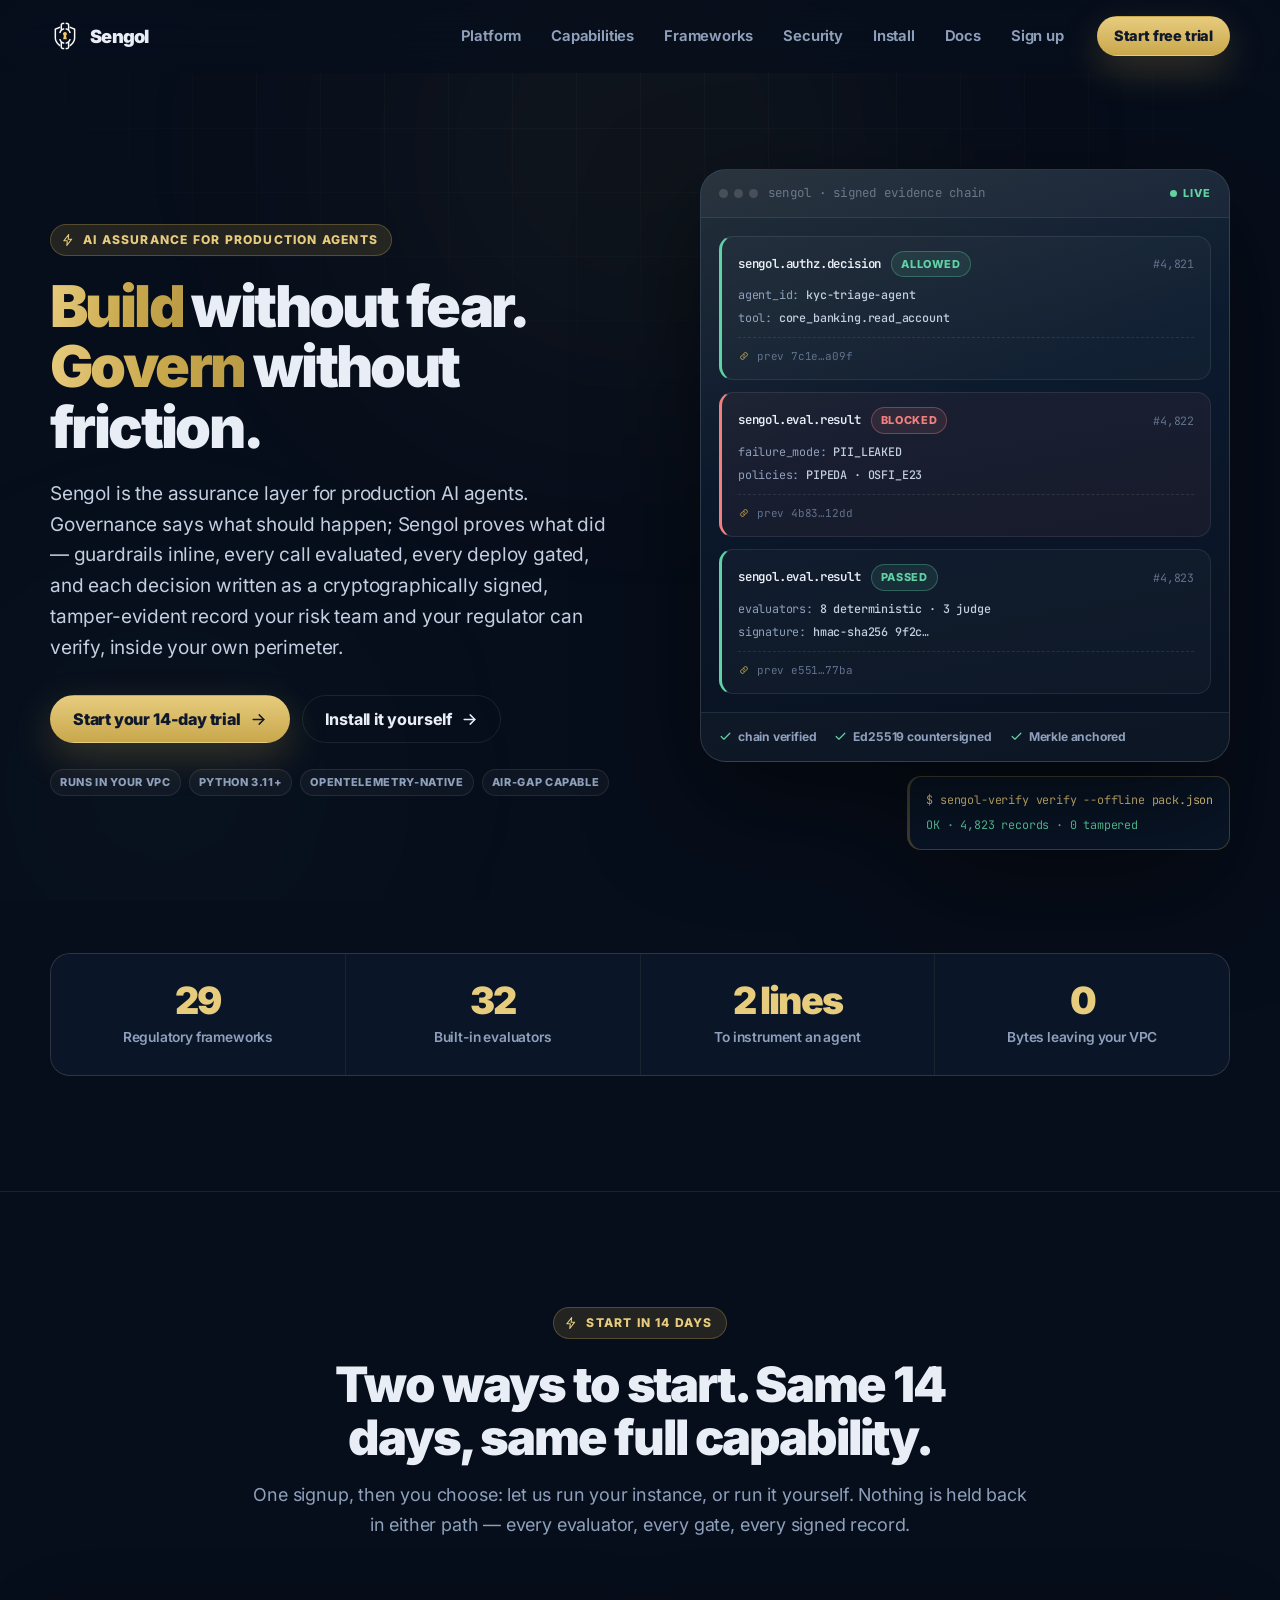
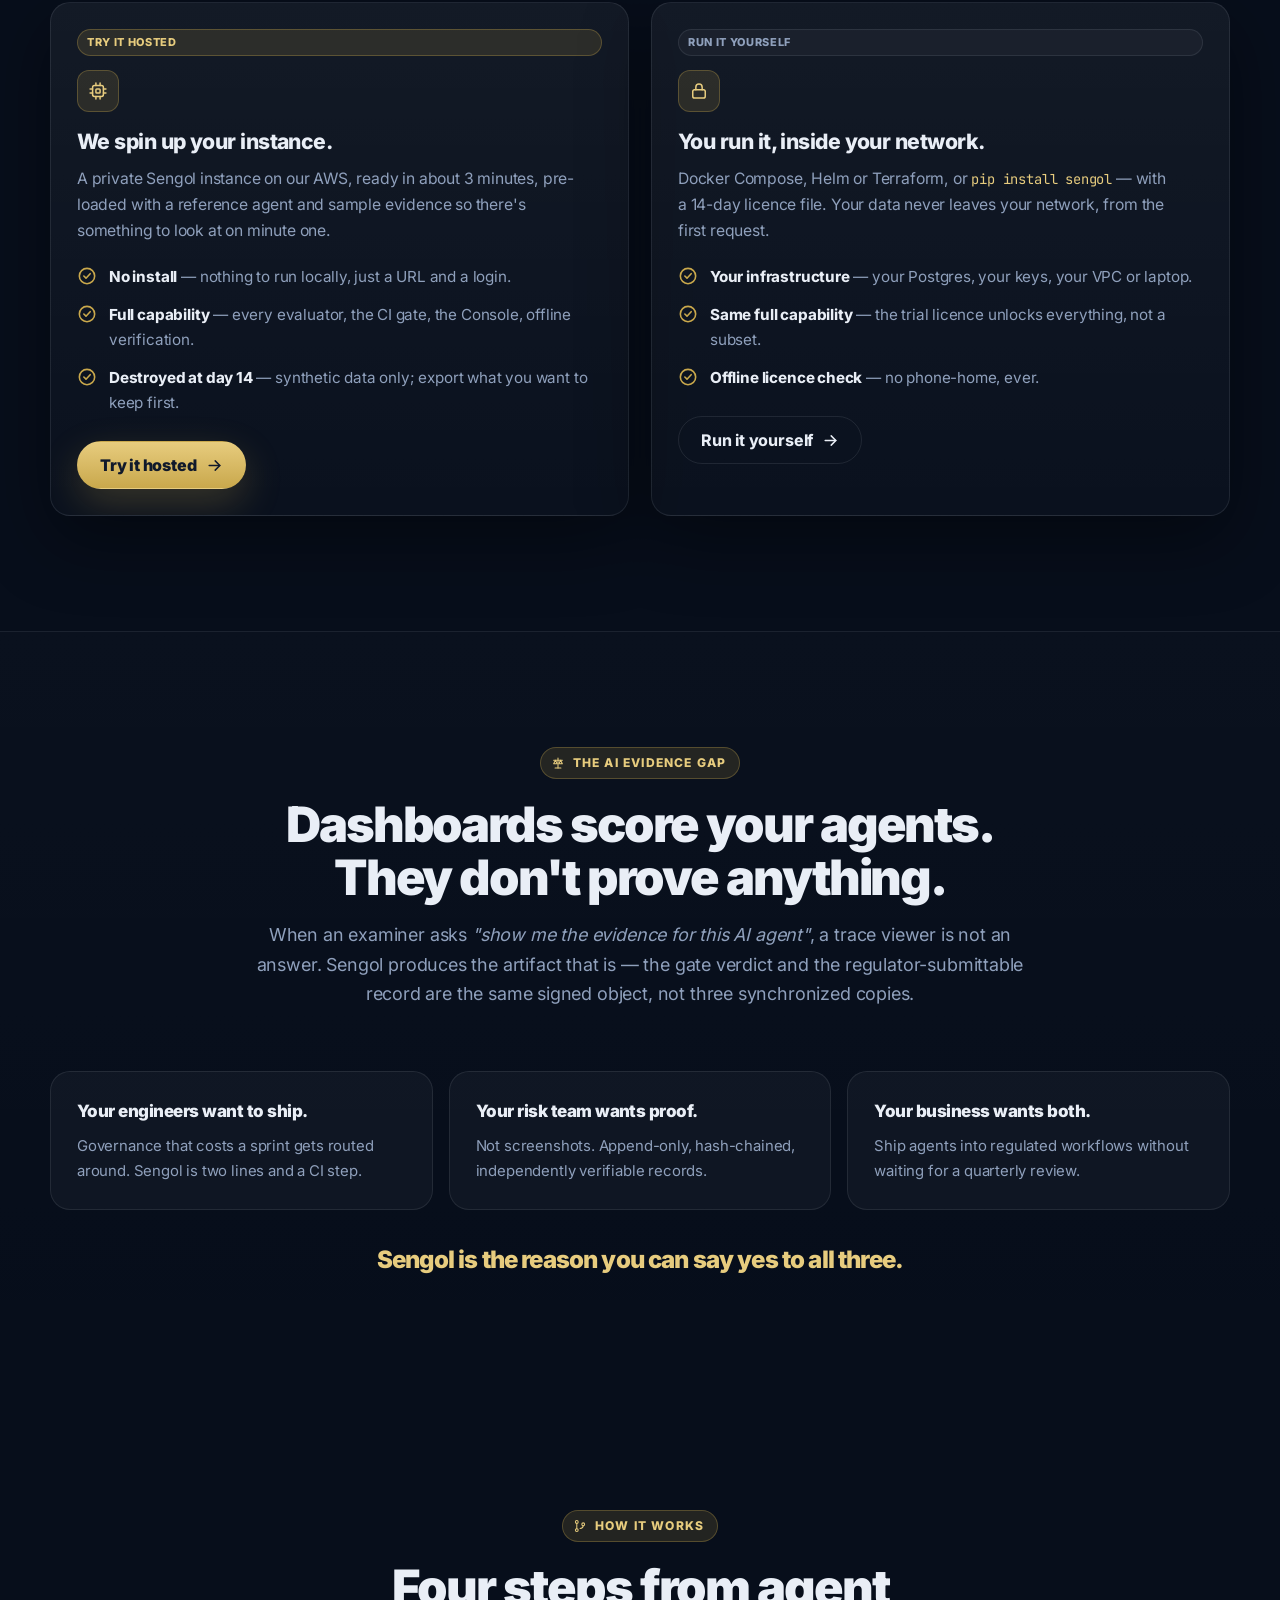
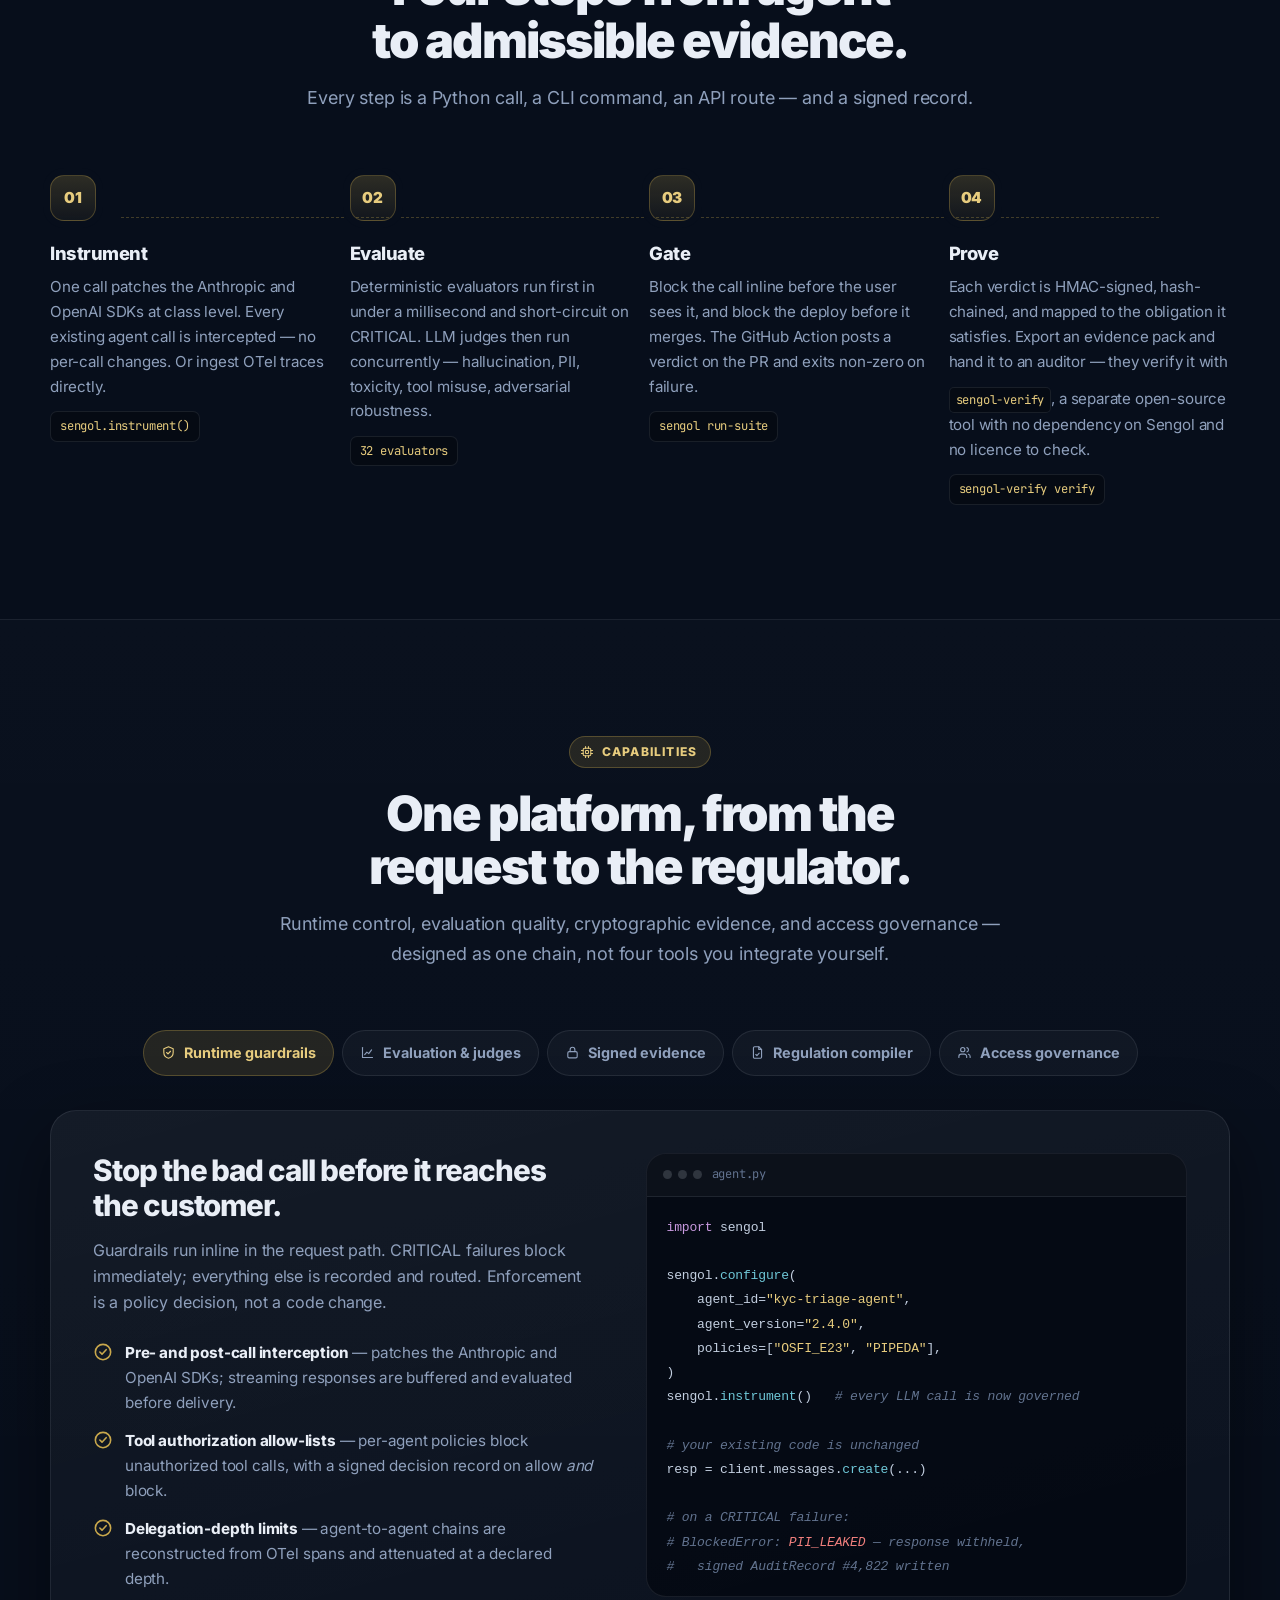
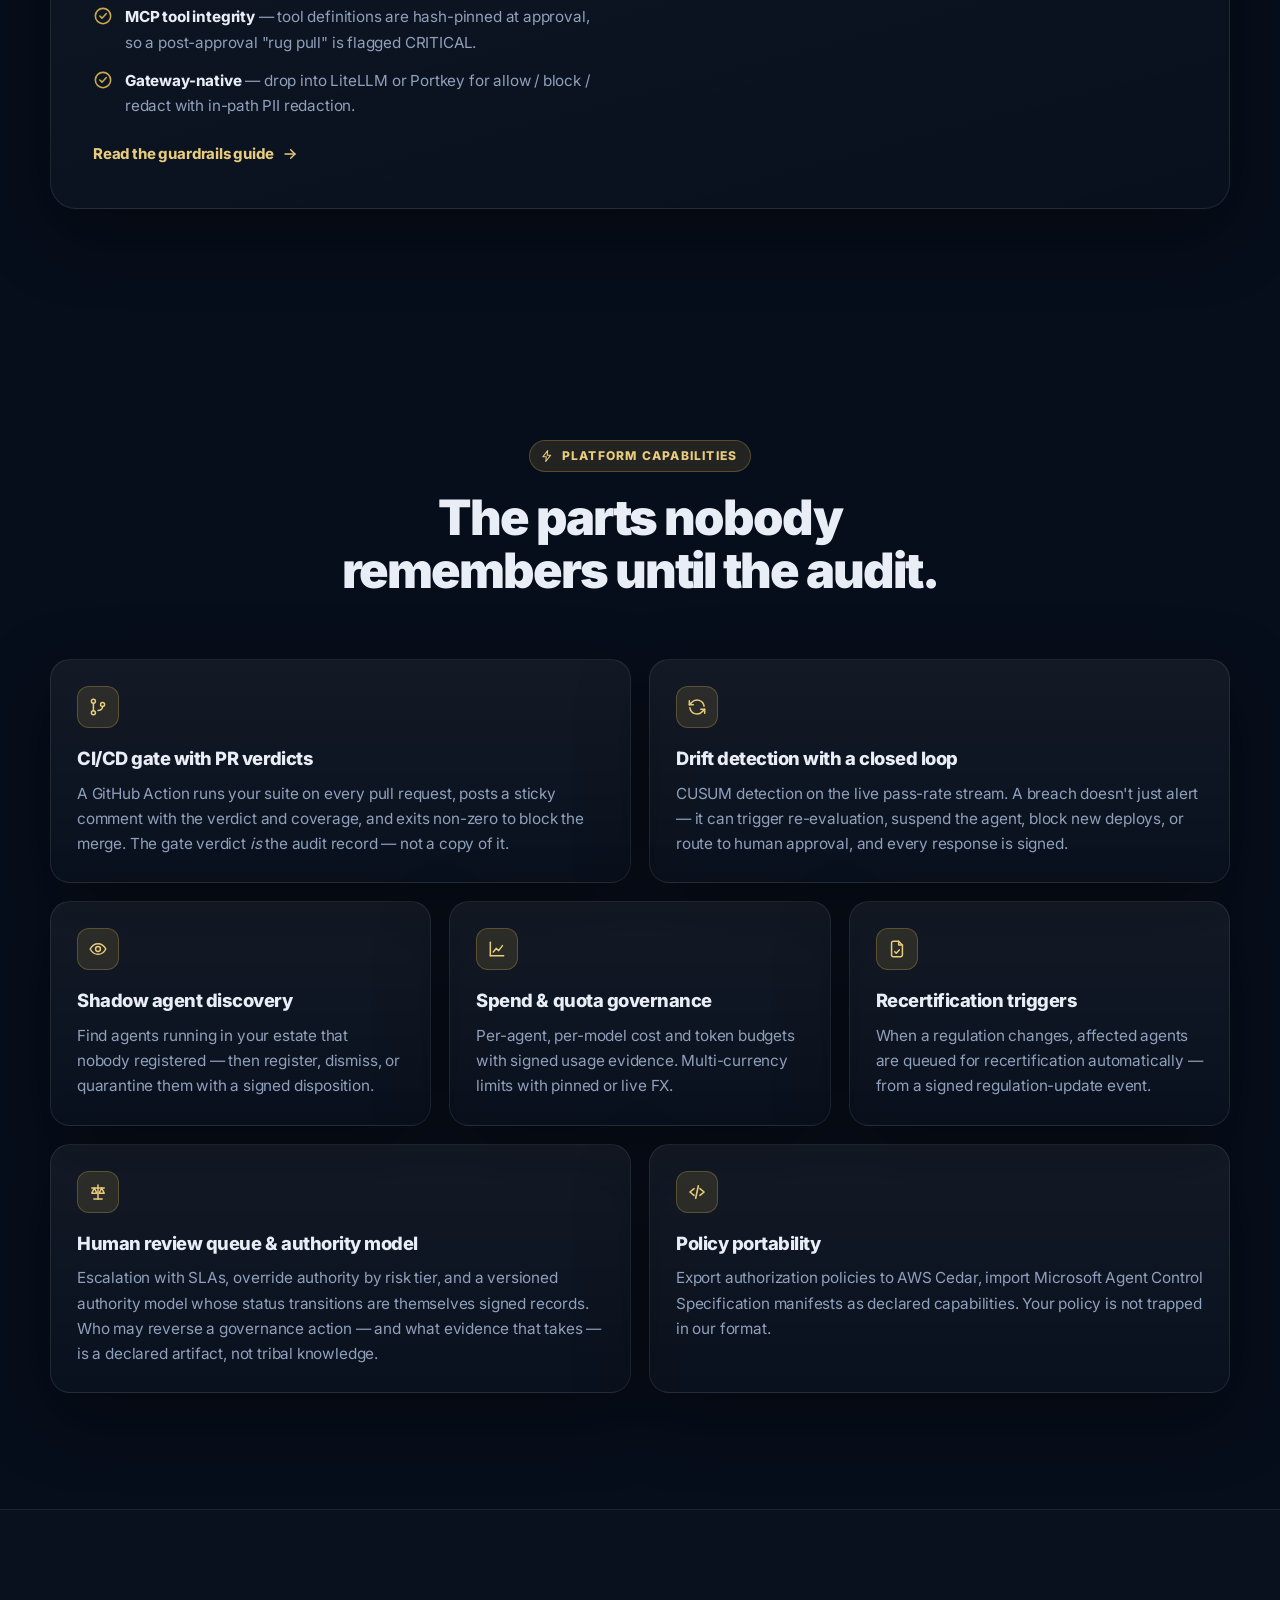
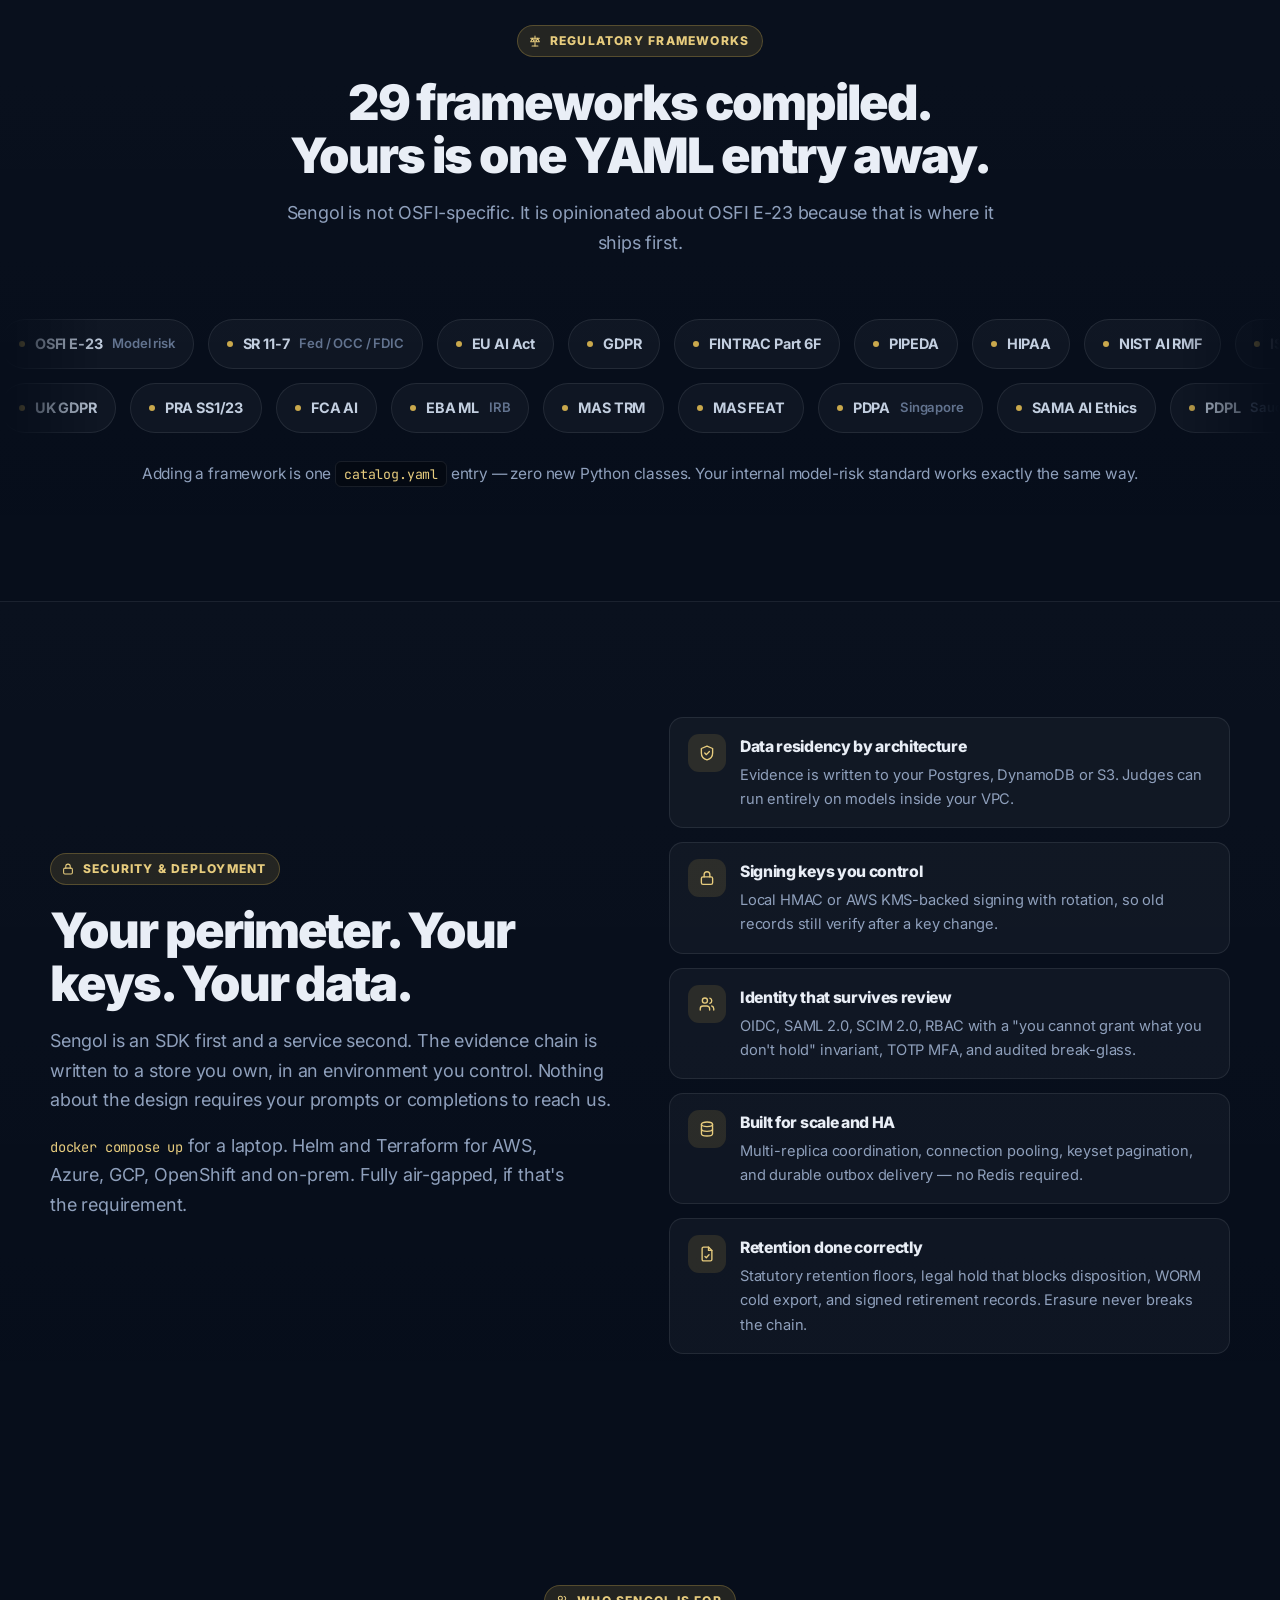
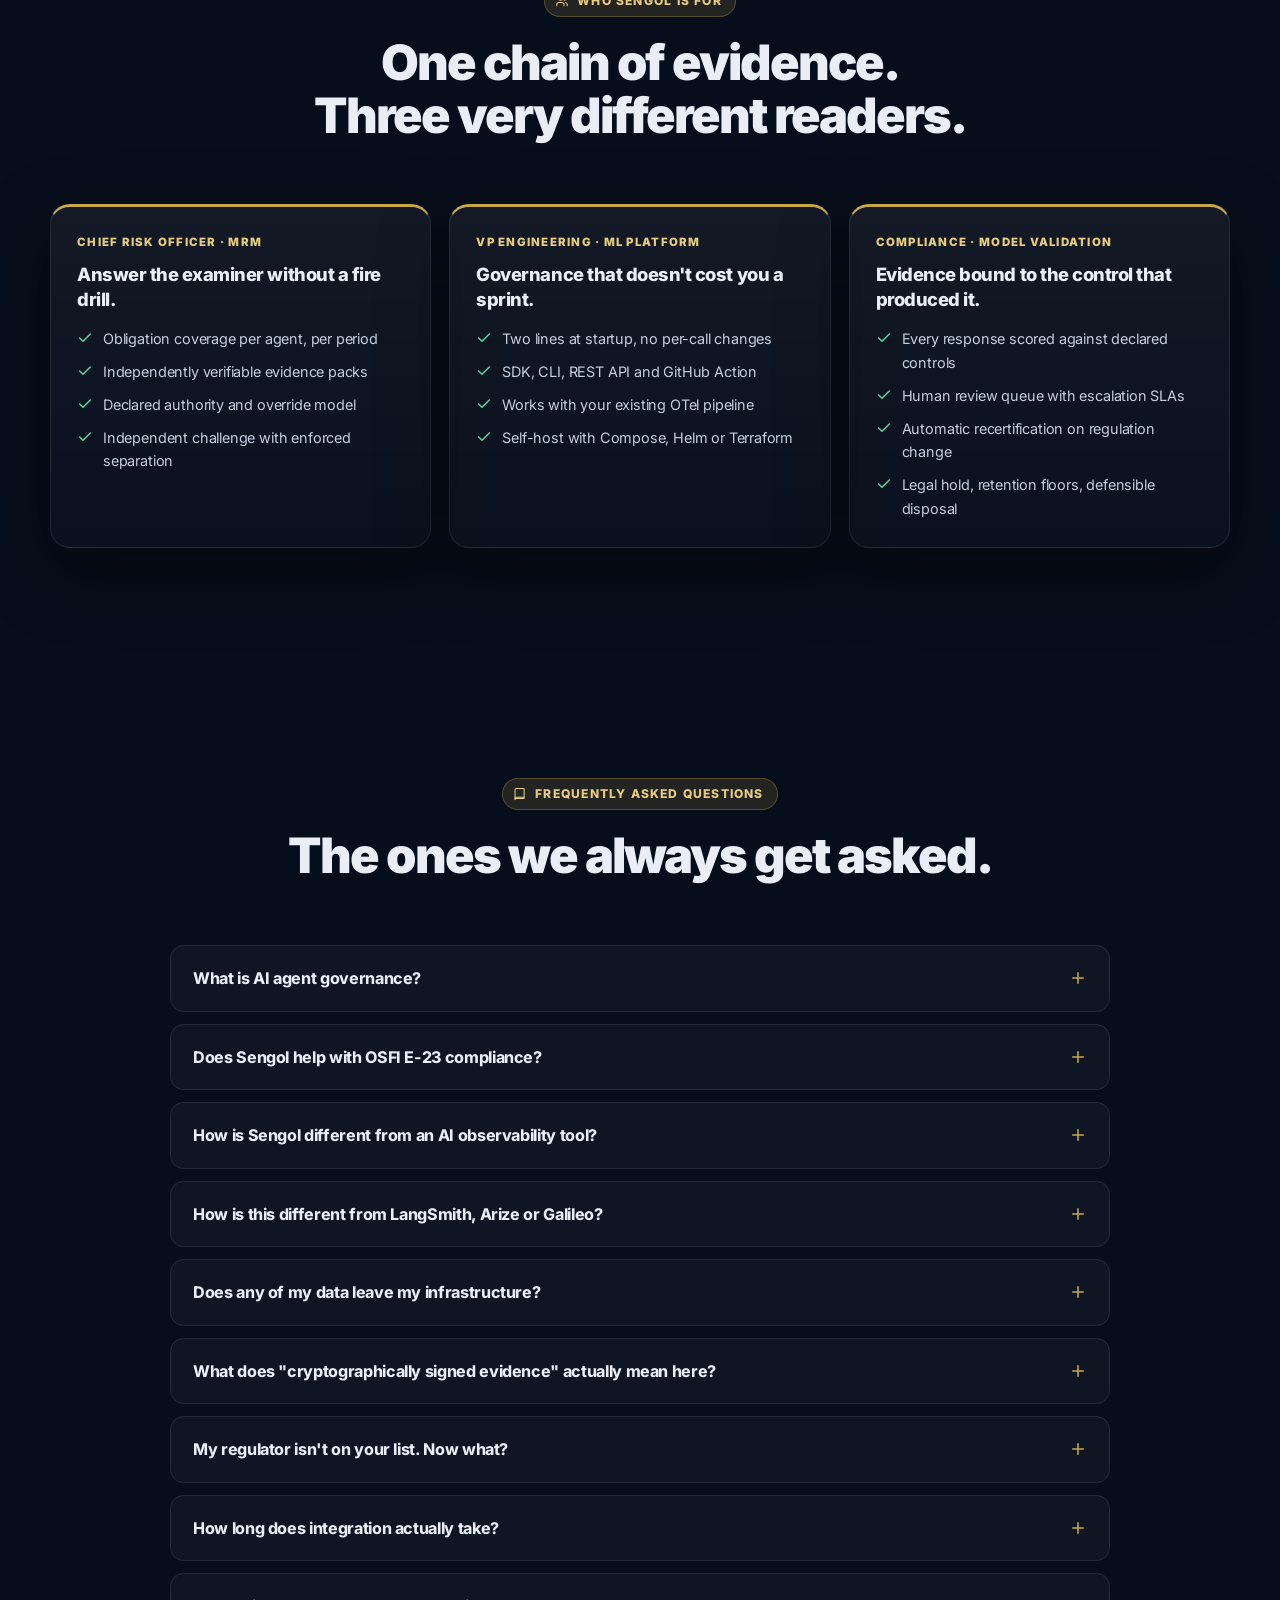
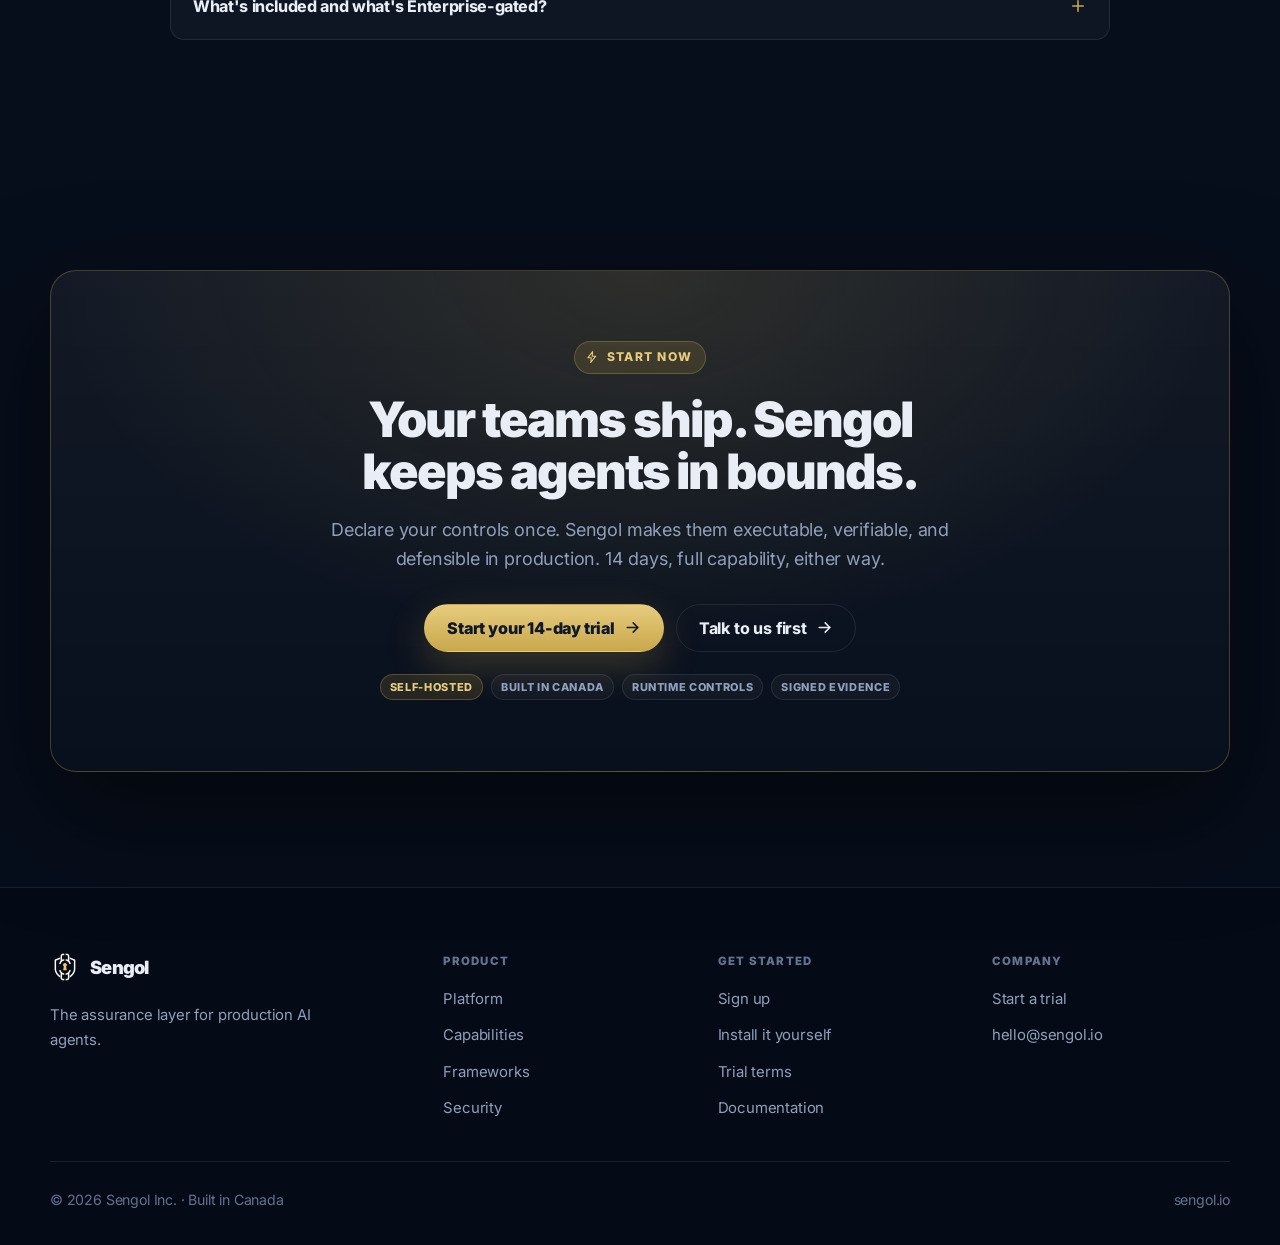
==== index.html @ d08694c9 "Public website: landing, two-door signup, install, trial terms, security" ====
<!DOCTYPE html>
<html lang="en">
<head>
  <meta charset="UTF-8" />
  <meta name="viewport" content="width=device-width, initial-scale=1.0" />
  <meta name="description" content="AI assurance for production agents. Runtime guardrails, 32 evaluators and signed evidence an examiner can verify offline — OSFI E-23, EU AI Act and 27 more." />
  <meta name="theme-color" content="#070E1B" />
  <title>AI Agent Assurance &amp; Governance Platform | Sengol</title>
  <link rel="canonical" href="https://sengol.io/" />
  <meta name="robots" content="index, follow, max-snippet:-1, max-image-preview:large, max-video-preview:-1" />

  <meta property="og:type" content="website" />
  <meta property="og:site_name" content="Sengol" />
  <meta property="og:locale" content="en_US" />
  <meta property="og:url" content="https://sengol.io/" />
  <meta property="og:title" content="AI Agent Assurance & Governance Platform | Sengol" />
  <meta property="og:description" content="The assurance layer for production AI agents. Governance says what should happen; Sengol proves what did — every decision a cryptographically signed record your regulator can verify offline, inside your own perimeter." />
  <meta property="og:image" content="https://sengol.io/og-image.png" />
  <meta property="og:image:width" content="1200" />
  <meta property="og:image:height" content="630" />
  <meta property="og:image:alt" content="Sengol — AI agent assurance with a cryptographically signed evidence chain" />

  <meta name="twitter:card" content="summary_large_image" />
  <meta name="twitter:title" content="AI Agent Assurance & Governance Platform | Sengol" />
  <meta name="twitter:description" content="The assurance layer for production AI agents. Governance says what should happen; Sengol proves what did — every decision a cryptographically signed record your regulator can verify offline, inside your own perimeter." />
  <meta name="twitter:image" content="https://sengol.io/og-image.png" />

  <link rel="icon" href="/favicon.ico" sizes="16x16 32x32 48x48" />
  <link rel="icon" href="/favicon-32.png" type="image/png" sizes="32x32" />
  <link rel="icon" href="/favicon-16.png" type="image/png" sizes="16x16" />
  <link rel="apple-touch-icon" href="/apple-touch-icon.png" />
  <link rel="manifest" href="/site.webmanifest" />

  <link rel="preload" href="/fonts/inter-latin.3100e775.woff2" as="font" type="font/woff2" crossorigin />
  <link rel="preload" href="/fonts/jetbrains-mono-latin.83c005d4.woff2" as="font" type="font/woff2" crossorigin />

  <script type="application/ld+json">
{
  "@context": "https://schema.org",
  "@graph": [
    {
      "@type": "Organization",
      "@id": "https://sengol.io/#organization",
      "name": "Sengol",
      "url": "https://sengol.io/",
      "logo": {
        "@type": "ImageObject",
        "url": "https://sengol.io/apple-touch-icon.png",
        "width": 180,
        "height": 180
      },
      "description": "Sengol builds the AI agent governance and signed-evidence platform for regulated industries.",
      "email": "hello@sengol.io",
      "foundingLocation": {
        "@type": "Place",
        "name": "Canada"
      },
      "areaServed": "Worldwide"
    },
    {
      "@type": "WebSite",
      "@id": "https://sengol.io/#website",
      "url": "https://sengol.io/",
      "name": "Sengol",
      "publisher": {
        "@id": "https://sengol.io/#organization"
      },
      "inLanguage": "en"
    },
    {
      "@type": "SoftwareApplication",
      "@id": "https://sengol.io/#software",
      "name": "Sengol",
      "applicationCategory": "BusinessApplication",
      "applicationSubCategory": "AI Assurance and Governance",
      "operatingSystem": "Linux, macOS, Windows",
      "url": "https://sengol.io/",
      "publisher": {
        "@id": "https://sengol.io/#organization"
      },
      "softwareRequirements": "Python 3.11 or later",
      "description": "Sengol is the assurance layer for production AI agents. It runs runtime guardrails inline, evaluates every model call with 32 deterministic and LLM-judge evaluators, gates deployments in CI/CD, and records every decision as a cryptographically signed, hash-chained audit record that a third party can verify offline.",
      "featureList": [
        "Runtime guardrails and tool authorization for AI agents",
        "32 built-in evaluators including PII, hallucination, toxicity and adversarial robustness",
        "HMAC-SHA256 hash-chained, tamper-evident audit records",
        "Ed25519 countersignatures and RFC 3161 / Rekor Merkle anchoring",
        "Offline evidence verification with no vendor server",
        "CI/CD deployment gate with pull request verdicts",
        "29 regulatory frameworks including OSFI E-23, EU AI Act, NIST AI RMF and ISO/IEC 42001",
        "Model drift detection with automated response policies",
        "Segregation of duties, SSO, SCIM and resource-scoped access",
        "Retention, legal hold and right-to-erasure"
      ],
      "isAccessibleForFree": false
    },
    {
      "@type": "FAQPage",
      "@id": "https://sengol.io/#faq",
      "mainEntity": [
        {
          "@type": "Question",
          "name": "What is AI agent governance?",
          "acceptedAnswer": {
            "@type": "Answer",
            "text": "AI agent governance is the practice of controlling what an AI agent is allowed to do at runtime, evaluating what it actually did, and producing a record that proves both. In practice that means four things working together: policies declaring which tools and actions an agent may use, guardrails enforcing them inline before a response reaches a user, evaluators scoring each interaction for failures like PII leakage or hallucination, and an audit trail an independent party can verify. Observability tools cover the third; governance requires all four. Governance and assurance are not the same thing. Governance is the regime — the policies, the committees, who decides what an agent may do. Assurance is the evidence that the regime actually held: the testing, the verification and the record an independent party can check. In the three-lines model, governance is written in the first line and assurance is what the second and third lines — model validation and internal audit — are accountable for. Sengol is built for the assurance side: governance says what should happen, assurance proves what did."
          }
        },
        {
          "@type": "Question",
          "name": "Does Sengol help with OSFI E-23 compliance?",
          "acceptedAnswer": {
            "@type": "Answer",
            "text": "Yes. OSFI Guideline E-23 on model risk management takes effect 1 May 2027 for federally regulated financial institutions in Canada, and extends to AI and machine-learning models. Sengol compiles E-23 into obligations, routes each one to the evaluators that satisfy it, and binds every signed record to the specific control that produced it — so coverage per agent and per period is a query, not a spreadsheet exercise. The same mechanism covers SR 11-7, the EU AI Act, FINTRAC, HIPAA and 24 other frameworks, and your own internal model-risk standard is one YAML entry."
          }
        },
        {
          "@type": "Question",
          "name": "How is Sengol different from an AI observability tool?",
          "acceptedAnswer": {
            "@type": "Answer",
            "text": "An observability tool tells you what happened. Sengol decides what is allowed to happen, and produces evidence of the decision. It blocks a CRITICAL failure inline before the user sees it, blocks a failing deploy before it merges, and writes each verdict as a hash-chained, cryptographically signed record that a third party can verify offline without access to your systems. The gate verdict and the record you hand an examiner are the same object, not two systems you reconcile."
          }
        },
        {
          "@type": "Question",
          "name": "How is this different from LangSmith, Arize or Galileo?",
          "acceptedAnswer": {
            "@type": "Answer",
            "text": "Those are developer observability tools — they help engineers debug agents faster, and they do it well. They produce dashboards and scores. Sengol produces evidence: a signed, hash-chained, offline-verifiable record bound to the specific obligation it satisfies, plus the runtime controls that decide what happens next. The gate verdict and the record you hand an examiner are the same object."
          }
        },
        {
          "@type": "Question",
          "name": "Does any of my data leave my infrastructure?",
          "acceptedAnswer": {
            "@type": "Answer",
            "text": "Not by design. The SDK writes to an audit store you own — your Postgres, DynamoDB or S3 — in your own environment. Deploy with Docker Compose, Helm or Terraform inside your VPC, or fully air-gapped. If you use a hosted LLM judge, that provider sees the judge prompt; run a local model instead and nothing leaves at all."
          }
        },
        {
          "@type": "Question",
          "name": "What does \"cryptographically signed evidence\" actually mean here?",
          "acceptedAnswer": {
            "@type": "Answer",
            "text": "Each record has a canonical payload signed with HMAC-SHA256 and linked to the previous record in a per-agent hash chain, so the store is append-only and tamper-evident. Records are additionally countersigned with Ed25519 and periodically Merkle-anchored to an RFC 3161 timestamp authority and Rekor. A third party can verify an exported bundle offline, with the public key alone — no access to your systems or your secret."
          }
        },
        {
          "@type": "Question",
          "name": "My regulator isn't on your list. Now what?",
          "acceptedAnswer": {
            "@type": "Answer",
            "text": "Add it. A framework in Sengol is a catalog entry with obligations and evaluator routing — no new Python classes. That is exactly how internal bank policies and regional regimes are supported, and they get the same compiled obligations, the same signed evidence and the same reports as the 29 that ship in the box."
          }
        },
        {
          "@type": "Question",
          "name": "How long does integration actually take?",
          "acceptedAnswer": {
            "@type": "Answer",
            "text": "Runtime instrumentation is two lines at process startup — sengol.configure() and sengol.instrument() — with no per-call changes to your agent code. The CI gate is one workflow step. Mapping your controls into a ControlBook is the part that takes real thought, and it is the part that produces the evidence."
          }
        },
        {
          "@type": "Question",
          "name": "What's included and what's Enterprise-gated?",
          "acceptedAnswer": {
            "@type": "Answer",
            "text": "Included: the SDK, every built-in evaluator, the signed audit store, offline verification, the local Console, the CLI and the CI gate. Enterprise-gated: the certified regulatory packs and PDF reports, the Judge Builder pipeline, and managed deployment tooling — Helm, Terraform, air-gapped install and the hosted API."
          }
        }
      ]
    }
  ]
}
  </script>

  <link rel="stylesheet" href="/style.css" />
</head>
<body>
  <a class="skip-link" href="#main">Skip to content</a>

  <!-- icon sprite -->
  <svg width="0" height="0" aria-hidden="true" focusable="false" style="position:absolute">
    <defs>
      <symbol id="i-check" viewBox="0 0 24 24" fill="none" stroke="currentColor" stroke-width="2.2" stroke-linecap="round" stroke-linejoin="round">
        <path d="m20 6-11 11-5-5" />
      </symbol>
      <symbol id="i-check-circle" viewBox="0 0 24 24" fill="none" stroke="currentColor" stroke-width="1.9" stroke-linecap="round" stroke-linejoin="round">
        <circle cx="12" cy="12" r="9.2" /><path d="m8.2 12 2.6 2.6 5-5.4" />
      </symbol>
      <symbol id="i-shield" viewBox="0 0 24 24" fill="none" stroke="currentColor" stroke-width="1.8" stroke-linecap="round" stroke-linejoin="round">
        <path d="M12 2.8 4.5 6v6c0 4.6 3.2 8 7.5 9.2 4.3-1.2 7.5-4.6 7.5-9.2V6z" /><path d="m9 12 2.2 2.2L15.2 10" />
      </symbol>
      <symbol id="i-lock" viewBox="0 0 24 24" fill="none" stroke="currentColor" stroke-width="1.8" stroke-linecap="round" stroke-linejoin="round">
        <rect x="4.5" y="10.5" width="15" height="10" rx="2.2" /><path d="M8.2 10.5V7.4a3.8 3.8 0 0 1 7.6 0v3.1" />
      </symbol>
      <symbol id="i-link" viewBox="0 0 24 24" fill="none" stroke="currentColor" stroke-width="1.9" stroke-linecap="round" stroke-linejoin="round">
        <path d="M10 13.5a3.6 3.6 0 0 0 5.3.4l2.6-2.6a3.7 3.7 0 0 0-5.2-5.2l-1.5 1.5" />
        <path d="M14 10.5a3.6 3.6 0 0 0-5.3-.4l-2.6 2.6a3.7 3.7 0 0 0 5.2 5.2l1.5-1.5" />
      </symbol>
      <symbol id="i-bolt" viewBox="0 0 24 24" fill="none" stroke="currentColor" stroke-width="1.8" stroke-linecap="round" stroke-linejoin="round">
        <path d="M13.2 2.5 4.8 13.4h6l-.9 8.1 8.4-10.9h-6z" />
      </symbol>
      <symbol id="i-branch" viewBox="0 0 24 24" fill="none" stroke="currentColor" stroke-width="1.8" stroke-linecap="round" stroke-linejoin="round">
        <circle cx="6.5" cy="5" r="2.4" /><circle cx="6.5" cy="19" r="2.4" /><circle cx="17.5" cy="9" r="2.4" />
        <path d="M6.5 7.4v9.2" /><path d="M17.5 11.4c0 3.2-2.4 4.4-5.4 4.9" />
      </symbol>
      <symbol id="i-chart" viewBox="0 0 24 24" fill="none" stroke="currentColor" stroke-width="1.8" stroke-linecap="round" stroke-linejoin="round">
        <path d="M4 20V4" /><path d="M4 20h16" /><path d="m7.5 15.5 3.5-4.2 3 2.6 4.5-6" />
      </symbol>
      <symbol id="i-file" viewBox="0 0 24 24" fill="none" stroke="currentColor" stroke-width="1.8" stroke-linecap="round" stroke-linejoin="round">
        <path d="M14 2.8H7.4A1.9 1.9 0 0 0 5.5 4.7v14.6a1.9 1.9 0 0 0 1.9 1.9h9.2a1.9 1.9 0 0 0 1.9-1.9V7.2z" />
        <path d="M14 2.8V7.2h4.5" /><path d="m9.3 15.2 1.8 1.8 3.6-3.9" />
      </symbol>
      <symbol id="i-scale" viewBox="0 0 24 24" fill="none" stroke="currentColor" stroke-width="1.8" stroke-linecap="round" stroke-linejoin="round">
        <path d="M12 3.5v17" /><path d="M7 20.5h10" /><path d="M4.5 7.2h15" />
        <path d="M7.6 7.2 4.6 13.4h6z" /><path d="M16.4 7.2l-3 6.2h6z" />
      </symbol>
      <symbol id="i-eye" viewBox="0 0 24 24" fill="none" stroke="currentColor" stroke-width="1.8" stroke-linecap="round" stroke-linejoin="round">
        <path d="M2.6 12S6 5.6 12 5.6 21.4 12 21.4 12 18 18.4 12 18.4 2.6 12 2.6 12" /><circle cx="12" cy="12" r="2.9" />
      </symbol>
      <symbol id="i-refresh" viewBox="0 0 24 24" fill="none" stroke="currentColor" stroke-width="1.8" stroke-linecap="round" stroke-linejoin="round">
        <path d="M20.5 11a8.5 8.5 0 0 0-14.7-4.6L2.8 9.2" /><path d="M2.8 4.5v4.7h4.7" />
        <path d="M3.5 13a8.5 8.5 0 0 0 14.7 4.6l3-2.8" /><path d="M21.2 19.5v-4.7h-4.7" />
      </symbol>
      <symbol id="i-users" viewBox="0 0 24 24" fill="none" stroke="currentColor" stroke-width="1.8" stroke-linecap="round" stroke-linejoin="round">
        <path d="M15.5 20v-1.8a3.6 3.6 0 0 0-3.6-3.6H6.6A3.6 3.6 0 0 0 3 18.2V20" />
        <circle cx="9.2" cy="7.4" r="3.4" /><path d="M21 20v-1.8a3.6 3.6 0 0 0-2.7-3.5" /><path d="M15.8 4.2a3.6 3.6 0 0 1 0 6.9" />
      </symbol>
      <symbol id="i-db" viewBox="0 0 24 24" fill="none" stroke="currentColor" stroke-width="1.8" stroke-linecap="round" stroke-linejoin="round">
        <ellipse cx="12" cy="5.8" rx="7.4" ry="3.1" /><path d="M4.6 5.8v12.4c0 1.7 3.3 3.1 7.4 3.1s7.4-1.4 7.4-3.1V5.8" />
        <path d="M4.6 12c0 1.7 3.3 3.1 7.4 3.1s7.4-1.4 7.4-3.1" />
      </symbol>
      <symbol id="i-code" viewBox="0 0 24 24" fill="none" stroke="currentColor" stroke-width="1.9" stroke-linecap="round" stroke-linejoin="round">
        <path d="m8.5 8-5 4 5 4" /><path d="m15.5 8 5 4-5 4" /><path d="m13.6 4.5-3.2 15" />
      </symbol>
      <symbol id="i-cpu" viewBox="0 0 24 24" fill="none" stroke="currentColor" stroke-width="1.8" stroke-linecap="round" stroke-linejoin="round">
        <rect x="5.5" y="5.5" width="13" height="13" rx="2.2" /><rect x="9.5" y="9.5" width="5" height="5" rx="1" />
        <path d="M9.5 2.5v3M14.5 2.5v3M9.5 18.5v3M14.5 18.5v3M2.5 9.5h3M2.5 14.5h3M18.5 9.5h3M18.5 14.5h3" />
      </symbol>
      <symbol id="i-arrow" viewBox="0 0 24 24" fill="none" stroke="currentColor" stroke-width="2.1" stroke-linecap="round" stroke-linejoin="round">
        <path d="M4.5 12h15" /><path d="m13 5.5 6.5 6.5-6.5 6.5" />
      </symbol>
      <symbol id="i-plus" viewBox="0 0 24 24" fill="none" stroke="currentColor" stroke-width="2.1" stroke-linecap="round">
        <path d="M12 5v14M5 12h14" />
      </symbol>
      <symbol id="i-menu" viewBox="0 0 24 24" fill="none" stroke="currentColor" stroke-width="2" stroke-linecap="round">
        <path d="M3.5 7h17M3.5 12h17M3.5 17h17" />
      </symbol>
      <symbol id="i-book" viewBox="0 0 24 24" fill="none" stroke="currentColor" stroke-width="1.8" stroke-linecap="round" stroke-linejoin="round">
        <path d="M3.5 4.6A2.1 2.1 0 0 1 5.6 2.5H19v17H5.6a2.1 2.1 0 0 0-2.1 2.1z" /><path d="M3.5 19.6A2.1 2.1 0 0 1 5.6 17.5H19" />
      </symbol>
    </defs>
  </svg>

  <div class="ambient" aria-hidden="true">
    <div class="ambient__grid"></div>
    <div class="ambient__glow ambient__glow--a"></div>
    <div class="ambient__glow ambient__glow--b"></div>
    <div class="ambient__glow ambient__glow--c"></div>
  </div>

  <div class="shell">

    <!-- ==================== NAV ==================== -->
    <header class="nav" id="nav">
      <div class="container">
        <div class="nav__inner">
          <a class="brand" href="#top" aria-label="Sengol home">
            <img class="brand__mark" src="/brand-mark.png" alt="" width="30" height="30" decoding="async" />
            Sengol
          </a>

          <nav class="nav__links" aria-label="Primary">
            <a href="#platform">Platform</a>
            <a href="#capabilities">Capabilities</a>
            <a href="#frameworks">Frameworks</a>
            <a href="/security.html">Security</a>
            <a href="/install.html">Install</a>
            <a href="https://docs.sengol.io">Docs</a>
            <a href="/signup.html">Sign up</a>
          </nav>

          <div class="nav__cta">
            <a class="btn btn--primary btn--sm" href="/signup.html">Start free trial</a>
          </div>

          <button class="nav__toggle" id="navToggle" aria-expanded="false" aria-controls="drawer" aria-label="Open menu">
            <svg aria-hidden="true"><use href="#i-menu" /></svg>
          </button>
        </div>

        <div class="drawer" id="drawer">
          <a href="#platform">Platform</a>
          <a href="#capabilities">Capabilities</a>
          <a href="#frameworks">Frameworks</a>
          <a href="/security.html">Security</a>
          <a href="/install.html">Install</a>
          <a href="https://docs.sengol.io">Docs</a>
          <a href="/signup.html">Sign up</a>
          <a class="btn btn--primary" href="/signup.html">Start free trial</a>
        </div>
      </div>
    </header>

    <main id="main">
      <span id="top"></span>

      <!-- ==================== HERO ==================== -->
      <section class="section hero">
        <div class="container">
          <div class="hero__grid">

            <div>
              <span class="eyebrow">
                <svg aria-hidden="true"><use href="#i-bolt" /></svg>
                AI assurance for production agents
              </span>

              <h1>
                <span class="verb">Build</span> without fear.<br />
                <span class="verb">Govern</span> without friction.
              </h1>

              <p class="hero__sub">
                Sengol is the assurance layer for production AI agents. Governance says what
                should happen; Sengol proves what did — guardrails inline, every call evaluated,
                every deploy gated, and each decision written as a cryptographically signed,
                tamper-evident record your risk team and your regulator can verify, inside your
                own perimeter.
              </p>

              <div class="hero__actions">
                <a class="btn btn--primary" href="/signup.html">
                  Start your 14-day trial
                  <svg aria-hidden="true"><use href="#i-arrow" /></svg>
                </a>
                <a class="btn btn--ghost" href="/install.html">
                  Install it yourself
                  <svg aria-hidden="true"><use href="#i-arrow" /></svg>
                </a>
              </div>

              <div class="hero__meta">
                <span class="chip">Runs in your VPC</span>
                <span class="chip">Python 3.11+</span>
                <span class="chip">OpenTelemetry-native</span>
                <span class="chip">Air-gap capable</span>
              </div>
            </div>

            <!-- signed evidence chain visual -->
            <div class="evidence-wrap">
              <div class="evidence" role="img" aria-label="An illustration of a hash-linked chain of three signed evidence records: an allowed authorization decision, a blocked PII leak, and a passed evaluation result — all chain verified, countersigned and anchored.">
                <div class="evidence__bar">
                  <span class="dots" aria-hidden="true"><i></i><i></i><i></i></span>
                  <span class="evidence__title">sengol · signed evidence chain</span>
                  <span class="live"><i></i> live</span>
                </div>

                <div class="chain" aria-hidden="true">
                  <article class="rec rec--ok">
                    <div class="rec__top">
                      <span class="rec__type">sengol.authz.decision</span>
                      <span class="chip chip--ok">allowed</span>
                      <span class="rec__seq">#4,821</span>
                    </div>
                    <div class="rec__body">
                      <div>agent_id: <b>kyc-triage-agent</b></div>
                      <div>tool: <b>core_banking.read_account</b></div>
                    </div>
                    <div class="rec__hash"><svg><use href="#i-link" /></svg> prev 7c1e…a09f</div>
                  </article>

                  <article class="rec rec--crit">
                    <div class="rec__top">
                      <span class="rec__type">sengol.eval.result</span>
                      <span class="chip chip--crit">blocked</span>
                      <span class="rec__seq">#4,822</span>
                    </div>
                    <div class="rec__body">
                      <div>failure_mode: <b>PII_LEAKED</b></div>
                      <div>policies: <b>PIPEDA · OSFI_E23</b></div>
                    </div>
                    <div class="rec__hash"><svg><use href="#i-link" /></svg> prev 4b83…12dd</div>
                  </article>

                  <article class="rec rec--ok">
                    <div class="rec__top">
                      <span class="rec__type">sengol.eval.result</span>
                      <span class="chip chip--ok">passed</span>
                      <span class="rec__seq">#4,823</span>
                    </div>
                    <div class="rec__body">
                      <div>evaluators: <b>8 deterministic · 3 judge</b></div>
                      <div>signature: <b>hmac-sha256 9f2c…</b></div>
                    </div>
                    <div class="rec__hash"><svg><use href="#i-link" /></svg> prev e551…77ba</div>
                  </article>
                </div>

                <div class="evidence__foot" aria-hidden="true">
                  <span><svg><use href="#i-check" /></svg> chain verified</span>
                  <span><svg><use href="#i-check" /></svg> Ed25519 countersigned</span>
                  <span><svg><use href="#i-check" /></svg> Merkle anchored</span>
                </div>
              </div>

              <div class="verify-float" aria-hidden="true">
                <code>$ sengol-verify verify --offline pack.json</code>
                <p>OK · 4,823 records · 0 tampered</p>
              </div>
            </div>

          </div>
        </div>
      </section>

      <!-- ==================== STATS ==================== -->
      <section class="section" style="padding-top:0" aria-label="Platform at a glance">
        <div class="container">
          <div class="stats reveal">
            <div class="stat"><b>29</b><span>Regulatory frameworks</span></div>
            <div class="stat"><b>32</b><span>Built-in evaluators</span></div>
            <div class="stat"><b>2 lines</b><span>To instrument an agent</span></div>
            <div class="stat"><b>0</b><span>Bytes leaving your VPC</span></div>
          </div>
        </div>
      </section>

      <!-- ==================== START IN 14 DAYS ==================== -->
      <section class="section section--rule" id="start">
        <div class="container">
          <div class="section-head reveal">
            <span class="eyebrow"><svg aria-hidden="true"><use href="#i-bolt" /></svg> Start in 14 days</span>
            <h2>Two ways to start. Same 14 days, same full capability.</h2>
            <p class="lede">One signup, then you choose: let us run your instance, or run it yourself. Nothing is held back in either path — every evaluator, every gate, every signed record.</p>
          </div>

          <div class="doors reveal">
            <article class="card door">
              <span class="door__badge chip chip--gold">Try it hosted</span>
              <div class="card__icon"><svg aria-hidden="true"><use href="#i-cpu" /></svg></div>
              <h3>We spin up your instance.</h3>
              <p class="lede">A private Sengol instance on our AWS, ready in about 3 minutes, pre-loaded with a reference agent and sample evidence so there's something to look at on minute one.</p>
              <ul class="feature-list">
                <li><svg aria-hidden="true"><use href="#i-check-circle" /></svg><span><b>No install</b> — nothing to run locally, just a URL and a login.</span></li>
                <li><svg aria-hidden="true"><use href="#i-check-circle" /></svg><span><b>Full capability</b> — every evaluator, the CI gate, the Console, offline verification.</span></li>
                <li><svg aria-hidden="true"><use href="#i-check-circle" /></svg><span><b>Destroyed at day 14</b> — synthetic data only; export what you want to keep first.</span></li>
              </ul>
              <a class="btn btn--primary" href="/signup.html#hosted">Try it hosted<svg aria-hidden="true"><use href="#i-arrow" /></svg></a>
            </article>

            <article class="card door">
              <span class="door__badge chip">Run it yourself</span>
              <div class="card__icon"><svg aria-hidden="true"><use href="#i-lock" /></svg></div>
              <h3>You run it, inside your network.</h3>
              <p class="lede">Docker Compose, Helm or Terraform, or <code style="font-family:var(--mono);font-size:0.86rem;color:var(--gold-bright)">pip install sengol</code> — with a 14-day licence file. Your data never leaves your network, from the first request.</p>
              <ul class="feature-list">
                <li><svg aria-hidden="true"><use href="#i-check-circle" /></svg><span><b>Your infrastructure</b> — your Postgres, your keys, your VPC or laptop.</span></li>
                <li><svg aria-hidden="true"><use href="#i-check-circle" /></svg><span><b>Same full capability</b> — the trial licence unlocks everything, not a subset.</span></li>
                <li><svg aria-hidden="true"><use href="#i-check-circle" /></svg><span><b>Offline licence check</b> — no phone-home, ever.</span></li>
              </ul>
              <a class="btn btn--ghost" href="/signup.html#self">Run it yourself<svg aria-hidden="true"><use href="#i-arrow" /></svg></a>
            </article>
          </div>
        </div>
      </section>

      <!-- ==================== PLATFORM / PROBLEM ==================== -->
      <section class="section section--tint section--rule" id="platform">
        <div class="container">
          <div class="section-head reveal">
            <span class="eyebrow"><svg aria-hidden="true"><use href="#i-scale" /></svg> The AI evidence gap</span>
            <h2>Dashboards score your agents. They don't prove anything.</h2>
            <p class="lede">
              When an examiner asks <em>"show me the evidence for this AI agent"</em>, a trace
              viewer is not an answer. Sengol produces the artifact that is — the gate verdict
              and the regulator-submittable record are the same signed object, not three
              synchronized copies.
            </p>
          </div>

          <div class="tension reveal">
            <div class="tension__item">
              <b>Your engineers want to ship.</b>
              <span>Governance that costs a sprint gets routed around. Sengol is two lines and a CI step.</span>
            </div>
            <div class="tension__item">
              <b>Your risk team wants proof.</b>
              <span>Not screenshots. Append-only, hash-chained, independently verifiable records.</span>
            </div>
            <div class="tension__item">
              <b>Your business wants both.</b>
              <span>Ship agents into regulated workflows without waiting for a quarterly review.</span>
            </div>
          </div>

          <p class="tension__promise reveal">Sengol is the reason you can say yes to all three.</p>
        </div>
      </section>

      <!-- ==================== HOW IT WORKS ==================== -->
      <section class="section">
        <div class="container">
          <div class="section-head reveal">
            <span class="eyebrow"><svg aria-hidden="true"><use href="#i-branch" /></svg> How it works</span>
            <h2>Four steps from agent to admissible evidence.</h2>
            <p class="lede">Every step is a Python call, a CLI command, an API route — and a signed record.</p>
          </div>

          <div class="steps reveal">
            <article class="step">
              <div class="step__num">01</div>
              <h3>Instrument</h3>
              <p>One call patches the Anthropic and OpenAI SDKs at class level. Every existing agent call is intercepted — no per-call changes. Or ingest OTel traces directly.</p>
              <code>sengol.instrument()</code>
            </article>
            <article class="step">
              <div class="step__num">02</div>
              <h3>Evaluate</h3>
              <p>Deterministic evaluators run first in under a millisecond and short-circuit on CRITICAL. LLM judges then run concurrently — hallucination, PII, toxicity, tool misuse, adversarial robustness.</p>
              <code>32 evaluators</code>
            </article>
            <article class="step">
              <div class="step__num">03</div>
              <h3>Gate</h3>
              <p>Block the call inline before the user sees it, and block the deploy before it merges. The GitHub Action posts a verdict on the PR and exits non-zero on failure.</p>
              <code>sengol run-suite</code>
            </article>
            <article class="step">
              <div class="step__num">04</div>
              <h3>Prove</h3>
              <p>Each verdict is HMAC-signed, hash-chained, and mapped to the obligation it satisfies. Export an evidence pack and hand it to an auditor — they verify it with <code style="font-family:var(--mono);font-size:0.76rem;background:rgba(0,0,0,0.28);padding:2px 6px;border-radius:5px;color:var(--gold-bright)">sengol-verify</code>, a separate open-source tool with no dependency on Sengol and no licence to check.</p>
              <code>sengol-verify verify</code>
            </article>
          </div>
        </div>
      </section>

      <!-- ==================== CAPABILITY TABS ==================== -->
      <section class="section section--tint section--rule" id="capabilities">
        <div class="container">
          <div class="section-head reveal">
            <span class="eyebrow"><svg aria-hidden="true"><use href="#i-cpu" /></svg> Capabilities</span>
            <h2>One platform, from the request to the regulator.</h2>
            <p class="lede">Runtime control, evaluation quality, cryptographic evidence, and access governance — designed as one chain, not four tools you integrate yourself.</p>
          </div>

          <div class="tabs reveal" role="tablist" aria-label="Platform capabilities">
            <button class="tab" role="tab" id="tab-runtime"  aria-controls="panel-runtime"  aria-selected="true"><svg aria-hidden="true"><use href="#i-shield" /></svg> Runtime guardrails</button>
            <button class="tab" role="tab" id="tab-eval"     aria-controls="panel-eval"     aria-selected="false"><svg aria-hidden="true"><use href="#i-chart" /></svg> Evaluation &amp; judges</button>
            <button class="tab" role="tab" id="tab-evidence" aria-controls="panel-evidence" aria-selected="false"><svg aria-hidden="true"><use href="#i-lock" /></svg> Signed evidence</button>
            <button class="tab" role="tab" id="tab-reg"      aria-controls="panel-reg"      aria-selected="false"><svg aria-hidden="true"><use href="#i-file" /></svg> Regulation compiler</button>
            <button class="tab" role="tab" id="tab-access"   aria-controls="panel-access"   aria-selected="false"><svg aria-hidden="true"><use href="#i-users" /></svg> Access governance</button>
          </div>

          <!-- panel: runtime -->
          <div class="panel is-active" id="panel-runtime" role="tabpanel" aria-labelledby="tab-runtime" tabindex="0">
            <div class="panel__grid">
              <div>
                <h3>Stop the bad call before it reaches the customer.</h3>
                <p>Guardrails run inline in the request path. CRITICAL failures block immediately; everything else is recorded and routed. Enforcement is a policy decision, not a code change.</p>
                <ul class="feature-list">
                  <li><svg aria-hidden="true"><use href="#i-check-circle" /></svg><span><b>Pre- and post-call interception</b> — patches the Anthropic and OpenAI SDKs; streaming responses are buffered and evaluated before delivery.</span></li>
                  <li><svg aria-hidden="true"><use href="#i-check-circle" /></svg><span><b>Tool authorization allow-lists</b> — per-agent policies block unauthorized tool calls, with a signed decision record on allow <em>and</em> block.</span></li>
                  <li><svg aria-hidden="true"><use href="#i-check-circle" /></svg><span><b>Delegation-depth limits</b> — agent-to-agent chains are reconstructed from OTel spans and attenuated at a declared depth.</span></li>
                  <li><svg aria-hidden="true"><use href="#i-check-circle" /></svg><span><b>MCP tool integrity</b> — tool definitions are hash-pinned at approval, so a post-approval "rug pull" is flagged CRITICAL.</span></li>
                  <li><svg aria-hidden="true"><use href="#i-check-circle" /></svg><span><b>Gateway-native</b> — drop into LiteLLM or Portkey for allow / block / redact with in-path PII redaction.</span></li>
                </ul>
                <a class="panel__more" href="https://docs.sengol.io/guides/guardrails">Read the guardrails guide<svg aria-hidden="true"><use href="#i-arrow" /></svg></a>
              </div>
              <div class="code">
                <div class="code__bar"><span class="dots" aria-hidden="true"><i></i><i></i><i></i></span> agent.py</div>
<pre><code><span class="k">import</span> sengol

sengol.<span class="f">configure</span>(
    agent_id=<span class="s">"kyc-triage-agent"</span>,
    agent_version=<span class="s">"2.4.0"</span>,
    policies=[<span class="s">"OSFI_E23"</span>, <span class="s">"PIPEDA"</span>],
)
sengol.<span class="f">instrument</span>()   <span class="c"># every LLM call is now governed</span>

<span class="c"># your existing code is unchanged</span>
resp = client.messages.<span class="f">create</span>(...)

<span class="c"># on a CRITICAL failure:</span>
<span class="c"># BlockedError: <span class="no">PII_LEAKED</span> — response withheld,</span>
<span class="c">#   signed AuditRecord #4,822 written</span></code></pre>
              </div>
            </div>
          </div>

          <!-- panel: eval -->
          <div class="panel" id="panel-eval" role="tabpanel" aria-labelledby="tab-eval" tabindex="0" hidden>
            <div class="panel__grid">
              <div>
                <h3>Evaluation that holds up as model validation.</h3>
                <p>Deterministic checks run first and short-circuit on CRITICAL, so you never pay for a judge call you don't need. LLM judges then fan out concurrently.</p>
                <ul class="feature-list">
                  <li><svg aria-hidden="true"><use href="#i-check-circle" /></svg><span><b>32 built-in evaluators</b> — hallucination, faithfulness, PII, toxicity, refusal accuracy, explainability, adversarial robustness, AML typology, tool-call correctness.</span></li>
                  <li><svg aria-hidden="true"><use href="#i-check-circle" /></svg><span><b>Trajectory evaluation</b> — score the whole agent run, not just the final message: tool order, argument schemas, forbidden tools, intent resolution.</span></li>
                  <li><svg aria-hidden="true"><use href="#i-check-circle" /></svg><span><b>Ensembles and flake tolerance</b> — unanimous, majority or weighted vote; repeat an LLM check N times and require M passes.</span></li>
                  <li><svg aria-hidden="true"><use href="#i-check-circle" /></svg><span><b>Red teaming</b> — pluggable adversarial backends (Garak, PyRIT) surface probe breaches as CRITICAL findings.</span></li>
                  <li><svg aria-hidden="true"><use href="#i-check-circle" /></svg><span><b>Own your judge</b> <span class="chip chip--gold">Enterprise</span> — mine your traces, calibrate against human labels, fine-tune a small model in your VPC, and gate it on TPR/TNR, Cohen's κ and position consistency before promotion.</span></li>
                </ul>
                <a class="panel__more" href="https://docs.sengol.io/reference/evaluator-library">Browse the evaluator library<svg aria-hidden="true"><use href="#i-arrow" /></svg></a>
              </div>
              <div class="code">
                <div class="code__bar"><span class="dots" aria-hidden="true"><i></i><i></i><i></i></span> ci · sengol run-suite</div>
<pre><code><span class="c">$ sengol run-suite --controlbook osfi_e23.yaml \
    --dataset-path suites/kyc.jsonl --min-pass 0.95</span>

evaluating  128 cases · 11 evaluators
<span class="ok">✓</span> PIIEvaluator                 128/128
<span class="ok">✓</span> FaithfulnessJudge            126/128
<span class="ok">✓</span> ToolCallMatch                128/128
<span class="no">✗</span> AdversarialRobustness        121/128

pass rate <span class="n">0.943</span> &lt; min_pass <span class="n">0.95</span>
<span class="no">GATE FAILED</span> · exit 1 · deploy blocked
128 signed AuditRecords written</code></pre>
              </div>
            </div>
          </div>

          <!-- panel: evidence -->
          <div class="panel" id="panel-evidence" role="tabpanel" aria-labelledby="tab-evidence" tabindex="0" hidden>
            <div class="panel__grid">
              <div>
                <h3>Evidence, not logs. Verifiable by someone who doesn't trust you.</h3>
                <p>Every verdict is a signed, append-only record in a per-agent hash chain. Change one byte anywhere in the history and verification fails — loudly, and provably.</p>
                <ul class="feature-list">
                  <li><svg aria-hidden="true"><use href="#i-check-circle" /></svg><span><b>HMAC-SHA256 hash chain</b> — append-only, tamper-evident, with a canonical signed payload per record type.</span></li>
                  <li><svg aria-hidden="true"><use href="#i-check-circle" /></svg><span><b>Ed25519 countersignatures</b> — a second, asymmetric signature so a third party verifies without ever holding your secret.</span></li>
                  <li><svg aria-hidden="true"><use href="#i-check-circle" /></svg><span><b>Merkle anchoring</b> — periodic roots anchored to an RFC 3161 timestamp authority and Rekor, proving a record existed at a point in time.</span></li>
                  <li><svg aria-hidden="true"><use href="#i-check-circle" /></svg><span><b>Offline verification</b> — export a portable bundle and verify it with <code style="font-family:var(--mono);font-size:0.82rem;background:rgba(0,0,0,0.28);padding:1px 6px;border-radius:5px;color:var(--gold-bright)">sengol-verify</code>, a separate open-source tool that never talks to Sengol and never checks a licence.</span></li>
                  <li><svg aria-hidden="true"><use href="#i-check-circle" /></svg><span><b>WORM-grade storage</b> — Postgres, DynamoDB, or S3 with Object Lock in COMPLIANCE mode.</span></li>
                </ul>
                <a class="panel__more" href="https://docs.sengol.io/concepts/audit-records">How audit records are signed<svg aria-hidden="true"><use href="#i-arrow" /></svg></a>
              </div>
              <div class="code">
                <div class="code__bar"><span class="dots" aria-hidden="true"><i></i><i></i><i></i></span> examiner's laptop · air-gapped</div>
<pre><code><span class="c">$ sengol-verify verify --offline pack.json</span>

bundle       kyc-triage-agent · 2026-Q2
records      4,823
chain        <span class="ok">OK</span>  every prev_hash links
hmac         <span class="ok">OK</span>  4,823 / 4,823 signatures
ed25519      <span class="ok">OK</span>  countersignatures valid
anchors      <span class="ok">OK</span>  3 Merkle roots · RFC 3161 + Rekor
tampered     <span class="ok">0</span>

<span class="ok">VERIFIED</span> — no live server contacted</code></pre>
              </div>
            </div>
          </div>

          <!-- panel: regulation -->
          <div class="panel" id="panel-reg" role="tabpanel" aria-labelledby="tab-reg" tabindex="0" hidden>
            <div class="panel__grid">
              <div>
                <h3>Regulations as executable objects, not PDFs.</h3>
                <p>A framework is a catalog entry, not a Python class. Sengol compiles it into obligations, routes each obligation to the evaluators that satisfy it, and keeps the evidence bound to the exact control that ran.</p>
                <ul class="feature-list">
                  <li><svg aria-hidden="true"><use href="#i-check-circle" /></svg><span><b>29 frameworks out of the box</b> — OSFI E-23, SR 11-7, EU AI Act, GDPR, HIPAA, FINTRAC, MAS, SAMA, APRA, ISO 42001, NIST AI RMF and more.</span></li>
                  <li><svg aria-hidden="true"><use href="#i-check-circle" /></svg><span><b>Bring your own policy</b> — an internal standard is one YAML entry. No new code, same signed evidence, same reports.</span></li>
                  <li><svg aria-hidden="true"><use href="#i-check-circle" /></svg><span><b>Cross-framework crosswalk</b> — one control node maps to many regimes, so a single run answers OSFI and the AI Act at once. OWASP ASI coverage included.</span></li>
                  <li><svg aria-hidden="true"><use href="#i-check-circle" /></svg><span><b>Obligation coverage, live</b> — see which obligations are covered, by which evaluator, by which record — and which are not.</span></li>
                  <li><svg aria-hidden="true"><use href="#i-check-circle" /></svg><span><b>Regulator-shaped reports</b> <span class="chip chip--gold">Enterprise</span> — JSON evidence pack and CRO-readable PDF, driven by your ControlBook.</span></li>
                </ul>
                <a class="panel__more" href="https://docs.sengol.io/concepts/controlbook">Read the ControlBook guide<svg aria-hidden="true"><use href="#i-arrow" /></svg></a>
              </div>
              <div class="code">
                <div class="code__bar"><span class="dots" aria-hidden="true"><i></i><i></i><i></i></span> controlbook.yaml</div>
<pre><code><span class="k">policy_id</span>: <span class="s">OSFI_E23</span>
<span class="k">mappings</span>:
  - <span class="k">obligation</span>: <span class="s">E23-3.3</span>   <span class="c"># explainability</span>
    <span class="k">evaluators</span>: [<span class="s">ExplainabilityEvaluator</span>]
    <span class="k">severity</span>: <span class="s">HIGH</span>
    <span class="k">coverage_required</span>: <span class="k">true</span>
    <span class="k">pass_rate</span>: <span class="n">0.95</span>

  - <span class="k">obligation</span>: <span class="s">E23-6.1</span>   <span class="c"># ongoing monitoring</span>
    <span class="k">evaluators</span>: [<span class="s">DriftMonitorPresent</span>]
    <span class="k">severity</span>: <span class="s">CRITICAL</span>
    <span class="k">coverage_required</span>: <span class="k">true</span>

<span class="c"># every record carries the obligation it satisfied</span></code></pre>
              </div>
            </div>
          </div>

          <!-- panel: access -->
          <div class="panel" id="panel-access" role="tabpanel" aria-labelledby="tab-access" tabindex="0" hidden>
            <div class="panel__grid">
              <div>
                <h3>Enterprise identity, segregation of duties, and legal hold.</h3>
                <p>Governance software that can't govern its own operators isn't evidence. Sengol enforces who may approve what, records it, and signs it.</p>
                <ul class="feature-list">
                  <li><svg aria-hidden="true"><use href="#i-check-circle" /></svg><span><b>SSO and provisioning</b> — OIDC and SAML 2.0 sign-in, SCIM 2.0 user lifecycle, IdP group-to-role mapping re-derived on every login.</span></li>
                  <li><svg aria-hidden="true"><use href="#i-check-circle" /></svg><span><b>Segregation of duties</b> — object-scoped maker–checker: the person who builds a judge cannot be the person who promotes it. Overrides require a reason and a signed record.</span></li>
                  <li><svg aria-hidden="true"><use href="#i-check-circle" /></svg><span><b>Resource-scoped access</b> — bounded roles over label hierarchies, resolved server-side per request and pushed into the query, so a scoped auditor sees only their line of business.</span></li>
                  <li><svg aria-hidden="true"><use href="#i-check-circle" /></svg><span><b>Independent challenge</b> — an E-23 style validator review, attested by a challenger provably disjoint from the development actors.</span></li>
                  <li><svg aria-hidden="true"><use href="#i-check-circle" /></svg><span><b>Legal hold, retention and erasure</b> — statutory retention floors, dual-control on any shortening, GDPR/PIPEDA erasure that purges data without breaking the chain.</span></li>
                </ul>
                <a class="panel__more" href="https://docs.sengol.io/guides/access-governance">Read the access governance guide<svg aria-hidden="true"><use href="#i-arrow" /></svg></a>
              </div>
              <div class="code">
                <div class="code__bar"><span class="dots" aria-hidden="true"><i></i><i></i><i></i></span> sengol sod ledger</div>
<pre><code><span class="c">$ sengol judge promote --record-id jmc_91f2 \
    --approver alice@bank.example</span>

model card   <span class="ok">verified</span>  gate passed
TPR <span class="n">0.94</span>  TNR <span class="n">0.92</span>  κ <span class="n">0.71</span>  PC <span class="n">0.88</span>

checking segregation of duties…
  validate  actor <span class="s">bob@bank.example</span>
  promote   actor <span class="s">alice@bank.example</span>
  <span class="ok">✓</span> distinct actors · maker-checker satisfied

<span class="ok">APPROVED</span> · PromotionDecisionRecord signed
mfa_asserted=true · acr=urn:mace:...:mfa</code></pre>
              </div>
            </div>
          </div>
        </div>
      </section>

      <!-- ==================== BENTO ==================== -->
      <section class="section">
        <div class="container">
          <div class="section-head reveal">
            <span class="eyebrow"><svg aria-hidden="true"><use href="#i-bolt" /></svg> Platform capabilities</span>
            <h2>The parts nobody remembers until the audit.</h2>
          </div>

          <div class="bento reveal">
            <article class="card card--wide">
              <div class="card__icon"><svg aria-hidden="true"><use href="#i-branch" /></svg></div>
              <div class="card__head"><h3>CI/CD gate with PR verdicts</h3></div>
              <p>A GitHub Action runs your suite on every pull request, posts a sticky comment with the verdict and coverage, and exits non-zero to block the merge. The gate verdict <em>is</em> the audit record — not a copy of it.</p>
            </article>

            <article class="card card--wide">
              <div class="card__icon"><svg aria-hidden="true"><use href="#i-refresh" /></svg></div>
              <div class="card__head"><h3>Drift detection with a closed loop</h3></div>
              <p>CUSUM detection on the live pass-rate stream. A breach doesn't just alert — it can trigger re-evaluation, suspend the agent, block new deploys, or route to human approval, and every response is signed.</p>
            </article>

            <article class="card">
              <div class="card__icon"><svg aria-hidden="true"><use href="#i-eye" /></svg></div>
              <div class="card__head"><h3>Shadow agent discovery</h3></div>
              <p>Find agents running in your estate that nobody registered — then register, dismiss, or quarantine them with a signed disposition.</p>
            </article>

            <article class="card">
              <div class="card__icon"><svg aria-hidden="true"><use href="#i-chart" /></svg></div>
              <div class="card__head"><h3>Spend &amp; quota governance</h3></div>
              <p>Per-agent, per-model cost and token budgets with signed usage evidence. Multi-currency limits with pinned or live FX.</p>
            </article>

            <article class="card">
              <div class="card__icon"><svg aria-hidden="true"><use href="#i-file" /></svg></div>
              <div class="card__head"><h3>Recertification triggers</h3></div>
              <p>When a regulation changes, affected agents are queued for recertification automatically — from a signed regulation-update event.</p>
            </article>

            <article class="card card--wide">
              <div class="card__icon"><svg aria-hidden="true"><use href="#i-scale" /></svg></div>
              <div class="card__head"><h3>Human review queue &amp; authority model</h3></div>
              <p>Escalation with SLAs, override authority by risk tier, and a versioned authority model whose status transitions are themselves signed records. Who may reverse a governance action — and what evidence that takes — is a declared artifact, not tribal knowledge.</p>
            </article>

            <article class="card card--wide">
              <div class="card__icon"><svg aria-hidden="true"><use href="#i-code" /></svg></div>
              <div class="card__head"><h3>Policy portability</h3></div>
              <p>Export authorization policies to AWS Cedar, import Microsoft Agent Control Specification manifests as declared capabilities. Your policy is not trapped in our format.</p>
            </article>
          </div>
        </div>
      </section>

      <!-- ==================== FRAMEWORKS ==================== -->
      <section class="section section--tint section--rule" id="frameworks">
        <div class="container">
          <div class="section-head reveal">
            <span class="eyebrow"><svg aria-hidden="true"><use href="#i-scale" /></svg> Regulatory frameworks</span>
            <h2>29 frameworks compiled. Yours is one YAML entry away.</h2>
            <p class="lede">Sengol is not OSFI-specific. It is opinionated about OSFI E-23 because that is where it ships first.</p>
          </div>
        </div>

        <div class="marquee reveal" aria-label="Supported regulatory frameworks">
          <div class="marquee__row">
            <div>
              <span class="reg"><i></i>OSFI E-23 <em>Model risk</em></span>
              <span class="reg"><i></i>SR 11-7 <em>Fed / OCC / FDIC</em></span>
              <span class="reg"><i></i>EU AI Act</span>
              <span class="reg"><i></i>GDPR</span>
              <span class="reg"><i></i>FINTRAC Part 6F</span>
              <span class="reg"><i></i>PIPEDA</span>
              <span class="reg"><i></i>HIPAA</span>
              <span class="reg"><i></i>NIST AI RMF</span>
              <span class="reg"><i></i>ISO/IEC 42001</span>
              <span class="reg"><i></i>OSFI B-10 <em>Third party</em></span>
              <span class="reg"><i></i>BCBS 239</span>
              <span class="reg"><i></i>SOX</span>
              <span class="reg"><i></i>CCPA</span>
              <span class="reg"><i></i>OCC 2011-12</span>
              <span class="reg"><i></i>SR 11-7</span>
            </div>
            <div aria-hidden="true">
              <span class="reg"><i></i>OSFI E-23 <em>Model risk</em></span>
              <span class="reg"><i></i>SR 11-7 <em>Fed / OCC / FDIC</em></span>
              <span class="reg"><i></i>EU AI Act</span>
              <span class="reg"><i></i>GDPR</span>
              <span class="reg"><i></i>FINTRAC Part 6F</span>
              <span class="reg"><i></i>PIPEDA</span>
              <span class="reg"><i></i>HIPAA</span>
              <span class="reg"><i></i>NIST AI RMF</span>
              <span class="reg"><i></i>ISO/IEC 42001</span>
              <span class="reg"><i></i>OSFI B-10 <em>Third party</em></span>
              <span class="reg"><i></i>BCBS 239</span>
              <span class="reg"><i></i>SOX</span>
              <span class="reg"><i></i>CCPA</span>
              <span class="reg"><i></i>OCC 2011-12</span>
              <span class="reg"><i></i>SR 11-7</span>
            </div>
          </div>

          <div class="marquee__row marquee__row--rev">
            <div>
              <span class="reg"><i></i>UK GDPR</span>
              <span class="reg"><i></i>PRA SS1/23</span>
              <span class="reg"><i></i>FCA AI</span>
              <span class="reg"><i></i>EBA ML <em>IRB</em></span>
              <span class="reg"><i></i>MAS TRM</span>
              <span class="reg"><i></i>MAS FEAT</span>
              <span class="reg"><i></i>PDPA <em>Singapore</em></span>
              <span class="reg"><i></i>SAMA AI Ethics</span>
              <span class="reg"><i></i>PDPL <em>Saudi Arabia</em></span>
              <span class="reg"><i></i>RBI IT Governance</span>
              <span class="reg"><i></i>IRDAI AI/ML</span>
              <span class="reg"><i></i>DPDP <em>India</em></span>
              <span class="reg"><i></i>APRA CPG 234</span>
              <span class="reg"><i></i>US Treasury AI RMF</span>
            </div>
            <div aria-hidden="true">
              <span class="reg"><i></i>UK GDPR</span>
              <span class="reg"><i></i>PRA SS1/23</span>
              <span class="reg"><i></i>FCA AI</span>
              <span class="reg"><i></i>EBA ML <em>IRB</em></span>
              <span class="reg"><i></i>MAS TRM</span>
              <span class="reg"><i></i>MAS FEAT</span>
              <span class="reg"><i></i>PDPA <em>Singapore</em></span>
              <span class="reg"><i></i>SAMA AI Ethics</span>
              <span class="reg"><i></i>PDPL <em>Saudi Arabia</em></span>
              <span class="reg"><i></i>RBI IT Governance</span>
              <span class="reg"><i></i>IRDAI AI/ML</span>
              <span class="reg"><i></i>DPDP <em>India</em></span>
              <span class="reg"><i></i>APRA CPG 234</span>
              <span class="reg"><i></i>US Treasury AI RMF</span>
            </div>
          </div>
        </div>

        <div class="container">
          <p class="marquee-note reveal">
            Adding a framework is one <code>catalog.yaml</code> entry — zero new Python classes.
            Your internal model-risk standard works exactly the same way.
          </p>
        </div>
      </section>

      <!-- ==================== SECURITY ==================== -->
      <section class="section section--tint section--rule" id="security">
        <div class="container">
          <div class="split">
            <div class="reveal">
              <div class="section-head section-head--left" style="margin-bottom:0">
                <span class="eyebrow"><svg aria-hidden="true"><use href="#i-lock" /></svg> Security &amp; deployment</span>
                <h2>Your perimeter. Your keys. Your data.</h2>
                <p class="lede">
                  Sengol is an SDK first and a service second. The evidence chain is written to
                  a store you own, in an environment you control. Nothing about the design
                  requires your prompts or completions to reach us.
                </p>
                <p class="lede">
                  <code style="font-family:var(--mono);font-size:0.86rem;color:var(--gold-bright)">docker compose up</code>
                  for a laptop. Helm and Terraform for AWS, Azure, GCP, OpenShift and on-prem.
                  Fully air-gapped, if that's the requirement.
                </p>
              </div>
            </div>

            <ul class="sec-list reveal">
              <li>
                <span class="ic"><svg aria-hidden="true"><use href="#i-shield" /></svg></span>
                <div><b>Data residency by architecture</b><p>Evidence is written to your Postgres, DynamoDB or S3. Judges can run entirely on models inside your VPC.</p></div>
              </li>
              <li>
                <span class="ic"><svg aria-hidden="true"><use href="#i-lock" /></svg></span>
                <div><b>Signing keys you control</b><p>Local HMAC or AWS KMS-backed signing with rotation, so old records still verify after a key change.</p></div>
              </li>
              <li>
                <span class="ic"><svg aria-hidden="true"><use href="#i-users" /></svg></span>
                <div><b>Identity that survives review</b><p>OIDC, SAML 2.0, SCIM 2.0, RBAC with a "you cannot grant what you don't hold" invariant, TOTP MFA, and audited break-glass.</p></div>
              </li>
              <li>
                <span class="ic"><svg aria-hidden="true"><use href="#i-db" /></svg></span>
                <div><b>Built for scale and HA</b><p>Multi-replica coordination, connection pooling, keyset pagination, and durable outbox delivery — no Redis required.</p></div>
              </li>
              <li>
                <span class="ic"><svg aria-hidden="true"><use href="#i-file" /></svg></span>
                <div><b>Retention done correctly</b><p>Statutory retention floors, legal hold that blocks disposition, WORM cold export, and signed retirement records. Erasure never breaks the chain.</p></div>
              </li>
            </ul>
          </div>
        </div>
      </section>

      <!-- ==================== PERSONAS ==================== -->
      <section class="section">
        <div class="container">
          <div class="section-head reveal">
            <span class="eyebrow"><svg aria-hidden="true"><use href="#i-users" /></svg> Who Sengol is for</span>
            <h2>One chain of evidence. Three very different readers.</h2>
          </div>

          <div class="personas reveal">
            <article class="card persona">
              <span class="role">Chief Risk Officer · MRM</span>
              <h3>Answer the examiner without a fire drill.</h3>
              <ul>
                <li><svg aria-hidden="true"><use href="#i-check" /></svg><span>Obligation coverage per agent, per period</span></li>
                <li><svg aria-hidden="true"><use href="#i-check" /></svg><span>Independently verifiable evidence packs</span></li>
                <li><svg aria-hidden="true"><use href="#i-check" /></svg><span>Declared authority and override model</span></li>
                <li><svg aria-hidden="true"><use href="#i-check" /></svg><span>Independent challenge with enforced separation</span></li>
              </ul>
            </article>

            <article class="card persona">
              <span class="role">VP Engineering · ML Platform</span>
              <h3>Governance that doesn't cost you a sprint.</h3>
              <ul>
                <li><svg aria-hidden="true"><use href="#i-check" /></svg><span>Two lines at startup, no per-call changes</span></li>
                <li><svg aria-hidden="true"><use href="#i-check" /></svg><span>SDK, CLI, REST API and GitHub Action</span></li>
                <li><svg aria-hidden="true"><use href="#i-check" /></svg><span>Works with your existing OTel pipeline</span></li>
                <li><svg aria-hidden="true"><use href="#i-check" /></svg><span>Self-host with Compose, Helm or Terraform</span></li>
              </ul>
            </article>

            <article class="card persona">
              <span class="role">Compliance · Model Validation</span>
              <h3>Evidence bound to the control that produced it.</h3>
              <ul>
                <li><svg aria-hidden="true"><use href="#i-check" /></svg><span>Every response scored against declared controls</span></li>
                <li><svg aria-hidden="true"><use href="#i-check" /></svg><span>Human review queue with escalation SLAs</span></li>
                <li><svg aria-hidden="true"><use href="#i-check" /></svg><span>Automatic recertification on regulation change</span></li>
                <li><svg aria-hidden="true"><use href="#i-check" /></svg><span>Legal hold, retention floors, defensible disposal</span></li>
              </ul>
            </article>
          </div>
        </div>
      </section>

      <!-- ==================== FAQ ==================== -->
      <section class="section">
        <div class="container container--narrow">
          <div class="section-head reveal">
            <span class="eyebrow"><svg aria-hidden="true"><use href="#i-book" /></svg> Frequently asked questions</span>
            <h2>The ones we always get asked.</h2>
          </div>

          <div class="faq reveal">
            <details>
              <summary>What is AI agent governance?<svg class="plus" aria-hidden="true"><use href="#i-plus" /></svg></summary>
              <p>AI agent governance is the practice of controlling what an AI agent is allowed to do at runtime, evaluating what it actually did, and producing a record that proves both. In practice that means four things working together: policies declaring which tools and actions an agent may use, guardrails enforcing them inline before a response reaches a user, evaluators scoring each interaction for failures like PII leakage or hallucination, and an audit trail an independent party can verify. Observability tools cover the third; governance requires all four.</p>
              <p><strong>Governance and assurance are not the same thing.</strong> Governance is the regime — the policies, the committees, who decides what an agent may do. Assurance is the evidence that the regime actually held: the testing, the verification and the record an independent party can check. In the three-lines model, governance is written in the first line and assurance is what the second and third lines — model validation and internal audit — are accountable for. Sengol is built for the assurance side: governance says what should happen, assurance proves what did.</p>
            </details>
            <details>
              <summary>Does Sengol help with OSFI E-23 compliance?<svg class="plus" aria-hidden="true"><use href="#i-plus" /></svg></summary>
              <p>Yes. OSFI Guideline E-23 on model risk management takes effect 1 May 2027 for federally regulated financial institutions in Canada, and extends to AI and machine-learning models. Sengol compiles E-23 into obligations, routes each one to the evaluators that satisfy it, and binds every signed record to the specific control that produced it — so coverage per agent and per period is a query, not a spreadsheet exercise. The same mechanism covers SR 11-7, the EU AI Act, FINTRAC, HIPAA and 24 other frameworks, and your own internal model-risk standard is one YAML entry.</p>
            </details>
            <details>
              <summary>How is Sengol different from an AI observability tool?<svg class="plus" aria-hidden="true"><use href="#i-plus" /></svg></summary>
              <p>An observability tool tells you what happened. Sengol decides what is allowed to happen, and produces evidence of the decision. It blocks a CRITICAL failure inline before the user sees it, blocks a failing deploy before it merges, and writes each verdict as a hash-chained, cryptographically signed record that a third party can verify offline without access to your systems. The gate verdict and the record you hand an examiner are the same object, not two systems you reconcile.</p>
            </details>
            <details>
              <summary>How is this different from LangSmith, Arize or Galileo?<svg class="plus" aria-hidden="true"><use href="#i-plus" /></svg></summary>
              <p>Those are developer observability tools — they help engineers debug agents faster, and they do it well. They produce dashboards and scores. Sengol produces evidence: a signed, hash-chained, offline-verifiable record bound to the specific obligation it satisfies, plus the runtime controls that decide what happens next. The gate verdict and the record you hand an examiner are the same object.</p>
            </details>
            <details>
              <summary>Does any of my data leave my infrastructure?<svg class="plus" aria-hidden="true"><use href="#i-plus" /></svg></summary>
              <p>Not by design. The SDK writes to an audit store you own — your Postgres, DynamoDB or S3 — in your own environment. Deploy with Docker Compose, Helm or Terraform inside your VPC, or fully air-gapped. If you use a hosted LLM judge, that provider sees the judge prompt; run a local model instead and nothing leaves at all.</p>
            </details>
            <details>
              <summary>What does "cryptographically signed evidence" actually mean here?<svg class="plus" aria-hidden="true"><use href="#i-plus" /></svg></summary>
              <p>Each record has a canonical payload signed with HMAC-SHA256 and linked to the previous record in a per-agent hash chain, so the store is append-only and tamper-evident. Records are additionally countersigned with Ed25519 and periodically Merkle-anchored to an RFC 3161 timestamp authority and Rekor. A third party can verify an exported bundle offline, with the public key alone — no access to your systems or your secret.</p>
            </details>
            <details>
              <summary>My regulator isn't on your list. Now what?<svg class="plus" aria-hidden="true"><use href="#i-plus" /></svg></summary>
              <p>Add it. A framework in Sengol is a catalog entry with obligations and evaluator routing — no new Python classes. That is exactly how internal bank policies and regional regimes are supported, and they get the same compiled obligations, the same signed evidence and the same reports as the 29 that ship in the box.</p>
            </details>
            <details>
              <summary>How long does integration actually take?<svg class="plus" aria-hidden="true"><use href="#i-plus" /></svg></summary>
              <p>Runtime instrumentation is two lines at process startup — <code>sengol.configure()</code> and <code>sengol.instrument()</code> — with no per-call changes to your agent code. The CI gate is one workflow step. Mapping your controls into a ControlBook is the part that takes real thought, and it is the part that produces the evidence.</p>
            </details>
            <details>
              <summary>What's included and what's Enterprise-gated?<svg class="plus" aria-hidden="true"><use href="#i-plus" /></svg></summary>
              <p>Included: the SDK, every built-in evaluator, the signed audit store, offline verification, the local Console, the CLI and the CI gate. Enterprise-gated: the certified regulatory packs and PDF reports, the Judge Builder pipeline, and managed deployment tooling — Helm, Terraform, air-gapped install and the hosted API.</p>
            </details>
          </div>
        </div>
      </section>

      <!-- ==================== CTA ==================== -->
      <section class="section" id="request-access">
        <div class="container">
          <div class="cta-box reveal">
            <span class="eyebrow"><svg aria-hidden="true"><use href="#i-bolt" /></svg> Start now</span>
            <h2 style="margin-top:20px">Your teams ship. Sengol keeps agents in bounds.</h2>
            <p class="lede" style="max-width:640px;margin-inline:auto">
              Declare your controls once. Sengol makes them executable, verifiable, and
              defensible in production. 14 days, full capability, either way.
            </p>

            <div class="hero__actions" style="justify-content:center;margin-top:30px">
              <a class="btn btn--primary" href="/signup.html">
                Start your 14-day trial
                <svg aria-hidden="true"><use href="#i-arrow" /></svg>
              </a>
              <a class="btn btn--ghost" href="mailto:hello@sengol.io">
                Talk to us first
                <svg aria-hidden="true"><use href="#i-arrow" /></svg>
              </a>
            </div>

            <div class="cta-meta">
              <span class="chip chip--gold">Self-hosted</span>
              <span class="chip">Built in Canada</span>
              <span class="chip">Runtime controls</span>
              <span class="chip">Signed evidence</span>
            </div>
          </div>
        </div>
      </section>
    </main>

    <!-- ==================== FOOTER ==================== -->
    <footer class="footer">
      <div class="container">
        <div class="footer__grid">
          <div>
            <a class="brand" href="#top">
              <img class="brand__mark" src="/brand-mark.png" alt="" width="30" height="30" decoding="async" />
              Sengol
            </a>
            <p class="footer__blurb">
              The assurance layer for production AI agents.
            </p>
          </div>

          <div>
            <h4>Product</h4>
            <ul>
              <li><a href="#platform">Platform</a></li>
              <li><a href="#capabilities">Capabilities</a></li>
              <li><a href="#frameworks">Frameworks</a></li>
              <li><a href="/security.html">Security</a></li>
            </ul>
          </div>

          <div>
            <h4>Get started</h4>
            <ul>
              <li><a href="/signup.html">Sign up</a></li>
              <li><a href="/install.html">Install it yourself</a></li>
              <li><a href="/trial-terms.html">Trial terms</a></li>
              <li><a href="https://docs.sengol.io">Documentation</a></li>
            </ul>
          </div>

          <div>
            <h4>Company</h4>
            <ul>
              <li><a href="/signup.html">Start a trial</a></li>
              <li><a href="mailto:hello@sengol.io">hello@sengol.io</a></li>
            </ul>
          </div>
        </div>

        <div class="footer__bar">
          <span>© 2026 Sengol Inc. · Built in Canada</span>
          <span>sengol.io</span>
        </div>
      </div>
    </footer>
  </div>

  <script>
    (function () {
      "use strict";

      var reduced = window.matchMedia("(prefers-reduced-motion: reduce)").matches;

      /* ---------- sticky nav shadow ---------- */
      var nav = document.getElementById("nav");
      var onScroll = function () {
        nav.classList.toggle("is-stuck", window.scrollY > 12);
      };
      window.addEventListener("scroll", onScroll, { passive: true });
      onScroll();

      /* ---------- mobile drawer ---------- */
      var toggle = document.getElementById("navToggle");
      var drawer = document.getElementById("drawer");
      toggle.addEventListener("click", function () {
        var open = drawer.classList.toggle("is-open");
        toggle.setAttribute("aria-expanded", String(open));
        toggle.setAttribute("aria-label", open ? "Close menu" : "Open menu");
      });
      drawer.addEventListener("click", function (e) {
        if (e.target.tagName === "A") {
          drawer.classList.remove("is-open");
          toggle.setAttribute("aria-expanded", "false");
        }
      });

      /* ---------- capability tabs ---------- */
      var tabs = Array.prototype.slice.call(document.querySelectorAll('[role="tab"]'));
      var select = function (tab) {
        tabs.forEach(function (t) {
          var on = t === tab;
          t.setAttribute("aria-selected", String(on));
          var panel = document.getElementById(t.getAttribute("aria-controls"));
          panel.classList.toggle("is-active", on);
          if (on) { panel.removeAttribute("hidden"); } else { panel.setAttribute("hidden", ""); }
        });
      };
      tabs.forEach(function (tab, i) {
        tab.addEventListener("click", function () { select(tab); });
        tab.addEventListener("keydown", function (e) {
          var next = null;
          if (e.key === "ArrowRight") next = tabs[(i + 1) % tabs.length];
          if (e.key === "ArrowLeft")  next = tabs[(i - 1 + tabs.length) % tabs.length];
          if (e.key === "Home")       next = tabs[0];
          if (e.key === "End")        next = tabs[tabs.length - 1];
          if (next) { e.preventDefault(); select(next); next.focus(); }
        });
      });

      /* ---------- scroll reveal ---------- */
      var revealables = document.querySelectorAll(".reveal");
      if (reduced || !("IntersectionObserver" in window)) {
        revealables.forEach(function (el) { el.classList.add("is-in"); });
      } else {
        var io = new IntersectionObserver(function (entries) {
          entries.forEach(function (entry) {
            if (entry.isIntersecting) {
              entry.target.classList.add("is-in");
              io.unobserve(entry.target);
            }
          });
        }, { rootMargin: "0px 0px -12% 0px", threshold: 0.08 });
        revealables.forEach(function (el) { io.observe(el); });
      }

      /* ---------- card spotlight ---------- */
      if (!reduced && window.matchMedia("(hover: hover)").matches) {
        document.addEventListener("pointermove", function (e) {
          var card = e.target.closest ? e.target.closest(".card") : null;
          if (!card) return;
          var r = card.getBoundingClientRect();
          card.style.setProperty("--mx", (e.clientX - r.left) + "px");
          card.style.setProperty("--my", (e.clientY - r.top) + "px");
        }, { passive: true });
      }

    })();
  </script>
</body>
</html>
---- style.css ----
/* self-hosted variable fonts — no third-party request */
    @font-face {
      font-family: 'Inter';
      font-style: normal;
      font-weight: 400 900;
      font-display: swap;
      src: url('/fonts/inter-latin-ext.34b9c504.woff2') format('woff2');
      unicode-range: U+0100-02BA, U+02BD-02C5, U+02C7-02CC, U+02CE-02D7, U+02DD-02FF, U+0304, U+0308, U+0329, U+1D00-1DBF, U+1E00-1E9F, U+1EF2-1EFF, U+2020, U+20A0-20AB, U+20AD-20C0, U+2113, U+2C60-2C7F, U+A720-A7FF;
    }
    @font-face {
      font-family: 'Inter';
      font-style: normal;
      font-weight: 400 900;
      font-display: swap;
      src: url('/fonts/inter-latin.3100e775.woff2') format('woff2');
      unicode-range: U+0000-00FF, U+0131, U+0152-0153, U+02BB-02BC, U+02C6, U+02DA, U+02DC, U+0304, U+0308, U+0329, U+2000-206F, U+20AC, U+2122, U+2191, U+2193, U+2212, U+2215, U+FEFF, U+FFFD;
    }
    @font-face {
      font-family: 'JetBrains Mono';
      font-style: normal;
      font-weight: 400 600;
      font-display: swap;
      src: url('/fonts/jetbrains-mono-latin-ext.db5ff4db.woff2') format('woff2');
      unicode-range: U+0100-02BA, U+02BD-02C5, U+02C7-02CC, U+02CE-02D7, U+02DD-02FF, U+0304, U+0308, U+0329, U+1D00-1DBF, U+1E00-1E9F, U+1EF2-1EFF, U+2020, U+20A0-20AB, U+20AD-20C0, U+2113, U+2C60-2C7F, U+A720-A7FF;
    }
    @font-face {
      font-family: 'JetBrains Mono';
      font-style: normal;
      font-weight: 400 600;
      font-display: swap;
      src: url('/fonts/jetbrains-mono-latin.83c005d4.woff2') format('woff2');
      unicode-range: U+0000-00FF, U+0131, U+0152-0153, U+02BB-02BC, U+02C6, U+02DA, U+02DC, U+0304, U+0308, U+0329, U+2000-206F, U+20AC, U+2122, U+2191, U+2193, U+2212, U+2215, U+FEFF, U+FFFD;
    }

    /* ============================================================
       1. TOKENS
       ============================================================ */
    :root {
      /* surfaces */
      --bg:          #070E1B;
      --surface:     #0A1628;
      --surface-2:   #0C1B30;
      --surface-3:   #0F2138;

      /* brand */
      --gold:        #C9A84C;
      --gold-bright: #E7CC7E;
      --gold-dim:    rgba(201, 168, 76, 0.14);

      /* semantic signal */
      --ok:          #5FD3A6;
      --crit:        #F2807E;
      --info:        #6FC8D8;

      /* type */
      --text:        #E9EEF6;
      --text-soft:   #C3CFE0;
      --muted:       #8FA0BC;
      --faint:       #62738F;

      /* lines + fills */
      --line:        rgba(233, 238, 246, 0.09);
      --line-strong: rgba(233, 238, 246, 0.16);
      --line-gold:   rgba(201, 168, 76, 0.30);
      --fill:        rgba(255, 255, 255, 0.035);
      --fill-2:      rgba(255, 255, 255, 0.058);

      /* depth */
      --shadow:      0 24px 70px rgba(0, 0, 0, 0.42);
      --shadow-lg:   0 40px 110px rgba(0, 0, 0, 0.55);

      /* geometry */
      --r-sm: 10px;
      --r:    14px;
      --r-lg: 20px;
      --r-xl: 26px;

      --mono: "JetBrains Mono", ui-monospace, SFMono-Regular, Menlo, Consolas, monospace;

      --nav-h: 72px;
    }

    /* ============================================================
       2. BASE
       ============================================================ */
    *, *::before, *::after { box-sizing: border-box; }

    html {
      scroll-behavior: smooth;
      scroll-padding-top: calc(var(--nav-h) + 20px);
      -webkit-text-size-adjust: 100%;
      overflow-x: hidden;
    }

    body {
      margin: 0;
      background: var(--bg);
      color: var(--text);
      font-family: "Inter", system-ui, -apple-system, BlinkMacSystemFont, "Segoe UI", sans-serif;
      font-size: 16px;
      line-height: 1.65;
      letter-spacing: -0.011em;
      text-rendering: optimizeLegibility;
      -webkit-font-smoothing: antialiased;
      overflow-x: hidden;
    }

    a { color: inherit; text-decoration: none; }
    img, svg { display: block; max-width: 100%; }
    h1, h2, h3, h4, p, ul, ol, figure { margin: 0; }
    ul { padding: 0; list-style: none; }
    button, input { font: inherit; color: inherit; }

    :focus-visible {
      outline: 2px solid var(--gold-bright);
      outline-offset: 3px;
      border-radius: 4px;
    }

    ::selection { background: rgba(201, 168, 76, 0.28); color: #fff; }

    .sr-only {
      position: absolute; width: 1px; height: 1px;
      padding: 0; margin: -1px; overflow: hidden;
      clip: rect(0, 0, 0, 0); white-space: nowrap; border: 0;
    }

    .skip-link {
      position: absolute; top: 8px; left: 8px; z-index: 100;
      padding: 10px 16px; border-radius: 999px;
      background: var(--gold); color: var(--bg); font-weight: 800;
      transform: translateY(-200%);
      transition: transform 180ms ease;
    }
    .skip-link:focus { transform: translateY(0); }

    /* ============================================================
       3. AMBIENT BACKGROUND
       ============================================================ */
    .ambient {
      position: fixed; inset: 0; z-index: 0;
      pointer-events: none;
      overflow: hidden;
    }

    .ambient__glow {
      position: absolute;
      border-radius: 50%;
      filter: blur(120px);
      opacity: 0.55;
    }
    .ambient__glow--a {
      top: -18vh; left: 50%; transform: translateX(-50%);
      width: min(1100px, 130vw); height: 620px;
      background: radial-gradient(circle, rgba(201,168,76,0.13), rgba(201,168,76,0) 68%);
    }
    .ambient__glow--b {
      top: 52vh; left: -12vw;
      width: 640px; height: 640px;
      background: radial-gradient(circle, rgba(111,200,216,0.075), rgba(111,200,216,0) 70%);
    }
    .ambient__glow--c {
      top: 118vh; right: -14vw;
      width: 700px; height: 700px;
      background: radial-gradient(circle, rgba(201,168,76,0.075), rgba(201,168,76,0) 70%);
    }

    .ambient__grid {
      position: absolute; inset: 0;
      background-image:
        linear-gradient(rgba(233,238,246,0.032) 1px, transparent 1px),
        linear-gradient(90deg, rgba(233,238,246,0.032) 1px, transparent 1px);
      background-size: 64px 64px;
      -webkit-mask-image: radial-gradient(ellipse 90% 60% at 50% 0%, #000 0%, transparent 78%);
      mask-image: radial-gradient(ellipse 90% 60% at 50% 0%, #000 0%, transparent 78%);
    }

    /* ============================================================
       4. LAYOUT PRIMITIVES
       ============================================================ */
    .shell { position: relative; z-index: 1; }

    .container {
      width: min(1180px, calc(100% - 44px));
      margin-inline: auto;
    }
    .container--narrow { width: min(940px, calc(100% - 44px)); }

    .section { padding: clamp(72px, 9vw, 122px) 0; position: relative; }
    .section--tint { background: linear-gradient(180deg, rgba(255,255,255,0.016), rgba(255,255,255,0)); }
    .section--rule { border-top: 1px solid var(--line); }

    .eyebrow {
      display: inline-flex; align-items: center; gap: 8px;
      padding: 6px 13px 6px 10px;
      border: 1px solid var(--line-gold);
      border-radius: 999px;
      background: var(--gold-dim);
      color: var(--gold-bright);
      font-size: 0.755rem; font-weight: 800;
      letter-spacing: 0.1em; text-transform: uppercase;
      line-height: 1.5;
    }
    .eyebrow svg { width: 14px; height: 14px; }

    .section-head {
      max-width: 780px;
      margin: 0 auto clamp(40px, 5vw, 62px);
      text-align: center;
    }
    .section-head--left { margin-inline: 0; text-align: left; }

    .section-head .eyebrow { margin-bottom: 20px; }

    h2 {
      font-size: clamp(1.95rem, 3.9vw, 3.05rem);
      line-height: 1.08;
      font-weight: 900;
      letter-spacing: -0.042em;
      text-wrap: balance;
    }

    h3 {
      font-size: 1.145rem;
      line-height: 1.35;
      font-weight: 800;
      letter-spacing: -0.026em;
    }

    .lede {
      margin-top: 16px;
      color: var(--muted);
      font-size: clamp(1rem, 1.5vw, 1.115rem);
      line-height: 1.65;
      text-wrap: pretty;
    }

    .gold { color: var(--gold-bright); }

    /* buttons ------------------------------------------------- */
    .btn {
      display: inline-flex; align-items: center; justify-content: center; gap: 9px;
      min-height: 48px;
      padding: 0 22px;
      border: 1px solid var(--line-strong);
      border-radius: 999px;
      background: transparent;
      color: var(--text);
      font-weight: 750;
      letter-spacing: -0.012em;
      cursor: pointer;
      white-space: nowrap;
      transition: transform 180ms ease, background 180ms ease, border-color 180ms ease, color 180ms ease, box-shadow 180ms ease;
    }
    .btn svg { width: 17px; height: 17px; flex: 0 0 auto; }

    .btn:hover {
      transform: translateY(-2px);
      border-color: var(--line-gold);
      background: var(--fill);
      color: #fff;
    }

    .btn--primary {
      border-color: transparent;
      background: linear-gradient(180deg, var(--gold-bright), var(--gold));
      color: #10192B;
      font-weight: 850;
      box-shadow: 0 14px 38px rgba(201, 168, 76, 0.24);
    }
    .btn--primary:hover {
      background: linear-gradient(180deg, #F0DA9C, var(--gold-bright));
      color: #10192B;
      box-shadow: 0 20px 50px rgba(201, 168, 76, 0.34);
    }

    .btn--ghost { border-color: var(--line); }
    .btn--sm { min-height: 40px; padding: 0 16px; font-size: 0.9rem; }

    /* chips ---------------------------------------------------- */
    .chip {
      display: inline-flex; align-items: center; gap: 6px;
      padding: 3px 9px;
      border: 1px solid var(--line);
      border-radius: 999px;
      background: var(--fill);
      color: var(--muted);
      font-size: 0.685rem; font-weight: 800;
      letter-spacing: 0.06em; text-transform: uppercase;
      line-height: 1.7;
      white-space: nowrap;
    }
    .chip--gold  { border-color: var(--line-gold); background: var(--gold-dim); color: var(--gold-bright); }
    .chip--ok    { border-color: rgba(95,211,166,0.32); background: rgba(95,211,166,0.10); color: var(--ok); }
    .chip--crit  { border-color: rgba(242,128,126,0.34); background: rgba(242,128,126,0.10); color: var(--crit); }
    .chip--info  { border-color: rgba(111,200,216,0.30); background: rgba(111,200,216,0.09); color: var(--info); }

    /* card ----------------------------------------------------- */
    .card {
      position: relative;
      padding: 26px;
      border: 1px solid var(--line);
      border-radius: var(--r-lg);
      background:
        linear-gradient(180deg, rgba(255,255,255,0.052), rgba(255,255,255,0.014));
      box-shadow: var(--shadow);
      transition: transform 220ms ease, border-color 220ms ease, box-shadow 220ms ease;
      overflow: hidden;
    }
    .card::after {
      content: "";
      position: absolute; inset: 0;
      border-radius: inherit;
      background: radial-gradient(420px circle at var(--mx, 50%) var(--my, 0%), rgba(201,168,76,0.10), transparent 62%);
      opacity: 0;
      transition: opacity 260ms ease;
      pointer-events: none;
    }
    .card:hover { transform: translateY(-4px); border-color: var(--line-gold); box-shadow: var(--shadow-lg); }
    .card:hover::after { opacity: 1; }

    .card__icon {
      display: grid; place-items: center;
      width: 42px; height: 42px;
      margin-bottom: 18px;
      border: 1px solid var(--line-gold);
      border-radius: 12px;
      background: var(--gold-dim);
      color: var(--gold-bright);
    }
    .card__icon svg { width: 20px; height: 20px; }

    .card p { margin-top: 10px; color: var(--muted); font-size: 0.955rem; }

    /* ============================================================
       5. NAV
       ============================================================ */
    .nav {
      position: sticky; top: 0; z-index: 50;
      background: rgba(7, 14, 27, 0.72);
      border-bottom: 1px solid transparent;
      backdrop-filter: blur(20px) saturate(140%);
      -webkit-backdrop-filter: blur(20px) saturate(140%);
      transition: background 220ms ease, border-color 220ms ease;
    }
    .nav.is-stuck {
      background: rgba(7, 14, 27, 0.92);
      border-bottom-color: var(--line);
    }

    .nav__inner {
      display: flex; align-items: center; gap: 20px;
      min-height: var(--nav-h);
    }

    .brand {
      display: inline-flex; align-items: center; gap: 10px;
      font-size: 1.14rem; font-weight: 900; letter-spacing: -0.04em;
      color: var(--text);
    }
    /* The mark is a shield — it is already its own container, so it sits bare
       rather than inside the gold tile the old single-stroke glyph needed. */
    .brand__mark {
      display: block;
      width: 30px; height: 30px;
    }

    .nav__links {
      display: flex; align-items: center; gap: 4px;
      margin-left: auto;
    }
    .nav__links a {
      padding: 8px 13px;
      border-radius: 999px;
      color: var(--muted);
      font-size: 0.925rem; font-weight: 650;
      transition: color 160ms ease, background 160ms ease;
    }
    .nav__links a:hover { color: var(--text); background: var(--fill); }

    .nav__cta { display: flex; align-items: center; gap: 10px; }

    .nav__toggle {
      display: none;
      width: 42px; height: 42px;
      margin-left: auto;
      border: 1px solid var(--line);
      border-radius: 11px;
      background: var(--fill);
      cursor: pointer;
    }
    .nav__toggle svg { width: 19px; height: 19px; margin-inline: auto; color: var(--text); }

    .drawer {
      display: none;
      padding: 8px 0 22px;
      border-top: 1px solid var(--line);
    }
    .drawer.is-open { display: block; }
    .drawer a {
      display: block;
      padding: 13px 4px;
      border-bottom: 1px solid var(--line);
      color: var(--text-soft);
      font-weight: 700;
    }
    .drawer .btn { width: 100%; margin-top: 18px; }

    /* ============================================================
       6. HERO
       ============================================================ */
    .hero { padding: clamp(56px, 8vw, 96px) 0 clamp(64px, 8vw, 104px); }

    .hero__grid {
      display: grid;
      grid-template-columns: minmax(0, 1.05fr) minmax(0, 0.95fr);
      align-items: center;
      gap: clamp(38px, 5vw, 66px);
    }

    .hero h1 {
      margin: 20px 0 0;
      font-size: clamp(2.4rem, 4.5vw, 3.85rem);
      line-height: 1.05;
      font-weight: 900;
      letter-spacing: -0.045em;
      text-wrap: balance;
    }
    .hero h1 .verb {
      background: linear-gradient(100deg, var(--gold-bright), var(--gold) 58%, #B99A45);
      -webkit-background-clip: text; background-clip: text;
      -webkit-text-fill-color: transparent;
    }

    .hero__sub {
      max-width: 560px;
      margin-top: 22px;
      color: var(--text-soft);
      font-size: clamp(1.03rem, 1.55vw, 1.185rem);
      line-height: 1.62;
    }

    .hero__actions {
      display: flex; flex-wrap: wrap; align-items: center; gap: 12px;
      margin-top: 32px;
    }


    .hero__meta {
      display: flex; flex-wrap: wrap; gap: 8px;
      margin-top: 26px;
    }

    /* --- hero evidence visual --- */
    .evidence-wrap { position: relative; }

    .evidence {
      position: relative;
      border: 1px solid var(--line-strong);
      border-radius: var(--r-xl);
      background: linear-gradient(170deg, rgba(15, 33, 56, 0.96), rgba(8, 17, 31, 0.96));
      box-shadow: var(--shadow-lg);
      overflow: hidden;
    }
    .evidence::before {
      content: "";
      position: absolute; inset: 0;
      background: linear-gradient(160deg, rgba(201,168,76,0.11), transparent 42%);
      pointer-events: none;
    }

    .evidence__bar {
      display: flex; align-items: center; gap: 10px;
      padding: 13px 18px;
      border-bottom: 1px solid var(--line);
      background: rgba(255,255,255,0.026);
    }
    .dots { display: flex; gap: 6px; }
    .dots i { width: 9px; height: 9px; border-radius: 50%; background: rgba(233,238,246,0.16); }
    .evidence__title {
      font-family: var(--mono);
      font-size: 0.78rem;
      color: var(--faint);
      letter-spacing: 0.02em;
    }
    .live {
      display: inline-flex; align-items: center; gap: 6px;
      margin-left: auto;
      color: var(--ok);
      font-size: 0.685rem; font-weight: 800;
      letter-spacing: 0.1em; text-transform: uppercase;
    }
    .live i {
      width: 7px; height: 7px; border-radius: 50%;
      background: var(--ok);
      box-shadow: 0 0 0 0 rgba(95,211,166,0.55);
      animation: pulse 2.4s ease-out infinite;
    }
    @keyframes pulse {
      0%   { box-shadow: 0 0 0 0 rgba(95,211,166,0.5); }
      70%  { box-shadow: 0 0 0 9px rgba(95,211,166,0); }
      100% { box-shadow: 0 0 0 0 rgba(95,211,166,0); }
    }

    .chain { padding: 18px; display: grid; gap: 12px; }

    .rec {
      position: relative;
      padding: 14px 16px;
      border: 1px solid var(--line);
      border-left: 3px solid var(--line-strong);
      border-radius: var(--r);
      background: rgba(255,255,255,0.028);
      opacity: 0;
      animation: rec-in 600ms cubic-bezier(0.22, 1, 0.36, 1) forwards;
    }
    .rec:nth-child(1) { animation-delay: 160ms; }
    .rec:nth-child(2) { animation-delay: 320ms; }
    .rec:nth-child(3) { animation-delay: 480ms; }
    @keyframes rec-in {
      from { opacity: 0; transform: translateY(12px); }
      to   { opacity: 1; transform: none; }
    }

    .rec--ok   { border-left-color: var(--ok); }
    .rec--crit { border-left-color: var(--crit); background: rgba(242,128,126,0.055); }

    .rec__top {
      display: flex; align-items: center; gap: 10px;
      margin-bottom: 8px;
    }
    .rec__type {
      font-family: var(--mono);
      font-size: 0.775rem;
      font-weight: 600;
      color: var(--text);
    }
    .rec__seq {
      margin-left: auto;
      font-family: var(--mono);
      font-size: 0.72rem;
      color: var(--faint);
    }
    .rec__body {
      display: grid; gap: 3px;
      font-family: var(--mono);
      font-size: 0.735rem;
      line-height: 1.7;
      color: var(--muted);
    }
    .rec__body b { color: var(--text-soft); font-weight: 500; }
    .rec__hash {
      display: flex; align-items: center; gap: 7px;
      margin-top: 9px;
      padding-top: 9px;
      border-top: 1px dashed rgba(233,238,246,0.10);
      font-family: var(--mono);
      font-size: 0.685rem;
      color: var(--faint);
    }
    .rec__hash svg { width: 12px; height: 12px; color: var(--gold); flex: 0 0 auto; }

    .evidence__foot {
      display: flex; flex-wrap: wrap; gap: 8px 18px;
      padding: 14px 18px;
      border-top: 1px solid var(--line);
      background: rgba(255,255,255,0.02);
      font-size: 0.755rem; font-weight: 700;
      color: var(--muted);
    }
    .evidence__foot span { display: inline-flex; align-items: center; gap: 6px; }
    .evidence__foot svg { width: 13px; height: 13px; color: var(--ok); }

    /* sits just below the chain, offset right — never covers the foot row */
    .verify-float {
      width: fit-content;
      max-width: 100%;
      margin: 14px 0 0 auto;
      padding: 14px 16px;
      border: 1px solid var(--line-gold);
      border-left-width: 3px;
      border-radius: var(--r);
      background: rgba(10, 22, 40, 0.96);
      box-shadow: var(--shadow-lg);
    }
    .verify-float code {
      display: block;
      font-family: var(--mono);
      font-size: 0.735rem;
      color: var(--gold-bright);
      margin-bottom: 6px;
    }
    .verify-float p {
      font-family: var(--mono);
      font-size: 0.735rem;
      color: var(--ok);
      margin: 0;
    }

    /* ============================================================
       7. STATS BAND
       ============================================================ */
    .stats {
      display: grid;
      grid-template-columns: repeat(4, 1fr);
      gap: 1px;
      border: 1px solid var(--line);
      border-radius: var(--r-lg);
      background: var(--line);
      overflow: hidden;
    }
    .stat {
      padding: 26px 22px;
      background: var(--surface);
      text-align: center;
    }
    .stat b {
      display: block;
      font-size: clamp(1.75rem, 3vw, 2.35rem);
      font-weight: 900;
      letter-spacing: -0.05em;
      line-height: 1.1;
      color: var(--gold-bright);
    }
    .stat span {
      display: block;
      margin-top: 5px;
      color: var(--muted);
      font-size: 0.86rem;
      font-weight: 600;
    }

    /* ============================================================
       8. TENSION
       ============================================================ */
    .tension {
      display: grid;
      grid-template-columns: repeat(3, 1fr);
      gap: 16px;
    }
    .tension__item {
      display: grid; gap: 8px;
      padding: 26px;
      border: 1px solid var(--line);
      border-radius: var(--r-lg);
      background: var(--fill);
    }
    .tension__item b {
      font-size: 1.06rem; font-weight: 850; letter-spacing: -0.03em;
    }
    .tension__item span { color: var(--muted); font-size: 0.93rem; }
    .tension__promise {
      margin-top: 30px;
      color: var(--gold-bright);
      font-size: clamp(1.12rem, 2.1vw, 1.5rem);
      font-weight: 850;
      letter-spacing: -0.035em;
      text-align: center;
      text-wrap: balance;
    }

    /* ============================================================
       9. STEPS
       ============================================================ */
    .steps {
      position: relative;
      display: grid;
      grid-template-columns: repeat(4, 1fr);
      gap: 18px;
    }
    .steps::before {
      content: "";
      position: absolute;
      top: 42px; left: 6%; right: 6%;
      border-top: 1px dashed var(--line-gold);
      z-index: 0;
    }
    .step { position: relative; z-index: 1; }
    .step__num {
      display: grid; place-items: center;
      width: 46px; height: 46px;
      margin-bottom: 20px;
      border: 1px solid var(--line-gold);
      border-radius: 14px;
      background: linear-gradient(180deg, rgba(201,168,76,0.20), rgba(201,168,76,0.06));
      color: var(--gold-bright);
      font-weight: 900;
      font-size: 0.95rem;
      box-shadow: 0 0 0 7px var(--bg);
    }
    .step h3 { margin-bottom: 9px; }
    .step p { color: var(--muted); font-size: 0.945rem; }
    .step code {
      display: inline-block;
      margin-top: 12px;
      padding: 4px 9px;
      border: 1px solid var(--line);
      border-radius: 7px;
      background: rgba(0,0,0,0.28);
      font-family: var(--mono);
      font-size: 0.76rem;
      color: var(--gold-bright);
    }

    /* ============================================================
       10. CAPABILITY TABS
       ============================================================ */
    .tabs {
      display: flex; flex-wrap: wrap; justify-content: center; gap: 8px;
      margin-bottom: 34px;
    }
    .tab {
      display: inline-flex; align-items: center; gap: 8px;
      padding: 10px 17px;
      border: 1px solid var(--line);
      border-radius: 999px;
      background: var(--fill);
      color: var(--muted);
      font-size: 0.9rem; font-weight: 700;
      cursor: pointer;
      transition: all 180ms ease;
    }
    .tab svg { width: 15px; height: 15px; }
    .tab:hover { color: var(--text); border-color: var(--line-strong); }
    .tab[aria-selected="true"] {
      border-color: var(--line-gold);
      background: var(--gold-dim);
      color: var(--gold-bright);
    }

    .panel { display: none; }
    .panel.is-active { display: block; animation: fade-in 340ms ease; }
    @keyframes fade-in { from { opacity: 0; transform: translateY(8px); } to { opacity: 1; transform: none; } }

    .panel__grid {
      display: grid;
      grid-template-columns: minmax(0, 1fr) minmax(0, 1.08fr);
      align-items: start;
      gap: clamp(28px, 4vw, 54px);
      padding: clamp(26px, 3.4vw, 42px);
      border: 1px solid var(--line);
      border-radius: var(--r-xl);
      background: linear-gradient(165deg, rgba(255,255,255,0.05), rgba(255,255,255,0.012));
      box-shadow: var(--shadow);
    }

    .panel h3 {
      font-size: clamp(1.35rem, 2.4vw, 1.85rem);
      letter-spacing: -0.036em;
      line-height: 1.18;
    }
    .panel > .panel__grid > div > p { margin-top: 14px; color: var(--muted); font-size: 1rem; }

    .feature-list { display: grid; gap: 13px; margin-top: 24px; }
    .feature-list li {
      display: grid;
      grid-template-columns: 20px minmax(0, 1fr);
      gap: 12px;
      align-items: start;
      font-size: 0.95rem;
      color: var(--text-soft);
    }
    .feature-list svg { width: 20px; height: 20px; color: var(--gold); margin-top: 2px; }
    .feature-list b { font-weight: 750; color: var(--text); }
    .feature-list span { color: var(--muted); }

    .panel__more {
      display: inline-flex; align-items: center; gap: 8px;
      margin-top: 24px;
      color: var(--gold-bright);
      font-size: 0.935rem; font-weight: 750;
      transition: gap 180ms ease, color 180ms ease;
    }
    .panel__more svg { width: 16px; height: 16px; }
    .panel__more:hover { gap: 12px; color: #F0DA9C; }

    /* code block ------------------------------------------------ */
    .code {
      border: 1px solid var(--line);
      border-radius: var(--r-lg);
      background: rgba(4, 9, 18, 0.85);
      overflow: hidden;
    }
    .code__bar {
      display: flex; align-items: center; gap: 10px;
      padding: 11px 16px;
      border-bottom: 1px solid var(--line);
      background: rgba(255,255,255,0.026);
      font-family: var(--mono);
      font-size: 0.755rem;
      color: var(--faint);
    }
    .code pre {
      margin: 0;
      padding: 18px 20px;
      overflow-x: auto;
      font-family: var(--mono);
      font-size: 0.815rem;
      line-height: 1.78;
      color: var(--text-soft);
      tab-size: 2;
    }
    .code .c  { color: var(--faint); font-style: italic; }  /* comment */
    .code .k  { color: #C99AE0; }                            /* keyword */
    .code .s  { color: var(--gold-bright); }                 /* string  */
    .code .f  { color: var(--info); }                        /* fn      */
    .code .n  { color: #E9A87C; }                            /* number  */
    .code .ok { color: var(--ok); }
    .code .no { color: var(--crit); }

    /* ============================================================
       11. BENTO
       ============================================================ */
    .bento {
      display: grid;
      grid-template-columns: repeat(6, 1fr);
      gap: 18px;
    }
    .bento > .card { grid-column: span 2; }
    .bento > .card--wide { grid-column: span 3; }

    .card__head {
      display: flex; align-items: center; gap: 10px;
      margin-bottom: 4px;
      flex-wrap: wrap;
    }

    /* ============================================================
       12. FRAMEWORK MARQUEE
       ============================================================ */
    .marquee {
      position: relative;
      display: grid; gap: 14px;
      overflow: hidden;   /* rows are width:max-content — must be clipped */
      -webkit-mask-image: linear-gradient(90deg, transparent, #000 8%, #000 92%, transparent);
      mask-image: linear-gradient(90deg, transparent, #000 8%, #000 92%, transparent);
    }
    .marquee__row { display: flex; gap: 14px; width: max-content; }
    .marquee__row > div {
      display: flex;
      animation: slide 58s linear infinite;
      gap: 14px;
    }
    .marquee__row--rev > div { animation-direction: reverse; animation-duration: 72s; }
    .marquee:hover > div > div { animation-play-state: paused; }
    @keyframes slide { from { transform: translateX(0); } to { transform: translateX(-100%); } }

    .reg {
      display: inline-flex; align-items: center; gap: 10px;
      padding: 12px 18px;
      border: 1px solid var(--line);
      border-radius: 999px;
      background: var(--fill);
      white-space: nowrap;
      font-size: 0.9rem;
      font-weight: 700;
      color: var(--text-soft);
    }
    .reg em {
      font-style: normal;
      color: var(--faint);
      font-weight: 600;
      font-size: 0.82rem;
    }
    .reg i {
      width: 6px; height: 6px; border-radius: 50%;
      background: var(--gold);
      flex: 0 0 auto;
    }

    .marquee-note {
      margin-top: 28px;
      text-align: center;
      color: var(--muted);
      font-size: 0.96rem;
    }
    .marquee-note code {
      padding: 3px 8px;
      border: 1px solid var(--line);
      border-radius: 6px;
      background: rgba(0,0,0,0.3);
      font-family: var(--mono);
      font-size: 0.83rem;
      color: var(--gold-bright);
    }


    /* ============================================================
       14. SPLIT / SECURITY
       ============================================================ */
    .split {
      display: grid;
      grid-template-columns: minmax(0, 1fr) minmax(0, 1fr);
      align-items: center;
      gap: clamp(32px, 4.5vw, 64px);
    }
    .sec-list { display: grid; gap: 14px; }
    .sec-list li {
      display: grid;
      grid-template-columns: 38px minmax(0, 1fr);
      gap: 14px;
      align-items: start;
      padding: 16px 18px;
      border: 1px solid var(--line);
      border-radius: var(--r);
      background: var(--fill);
    }
    .sec-list .ic {
      display: grid; place-items: center;
      width: 38px; height: 38px;
      border-radius: 11px;
      background: var(--gold-dim);
      color: var(--gold-bright);
    }
    .sec-list .ic svg { width: 18px; height: 18px; }
    .sec-list b { display: block; font-size: 0.985rem; font-weight: 800; letter-spacing: -0.02em; }
    .sec-list p { margin-top: 3px; color: var(--muted); font-size: 0.915rem; }

    /* ============================================================
       15. PERSONAS
       ============================================================ */
    .personas { display: grid; grid-template-columns: repeat(3, 1fr); gap: 18px; }
    .persona { border-top: 3px solid var(--gold); }
    .persona .role {
      display: block;
      margin-bottom: 10px;
      color: var(--gold-bright);
      font-size: 0.715rem; font-weight: 850;
      letter-spacing: 0.11em; text-transform: uppercase;
    }
    .persona ul { display: grid; gap: 9px; margin-top: 16px; }
    .persona ul li {
      display: grid; grid-template-columns: 16px 1fr; gap: 10px;
      align-items: start;
      color: var(--text-soft);
      font-size: 0.9rem;
    }
    .persona ul svg { width: 16px; height: 16px; color: var(--ok); margin-top: 3px; }


    /* ============================================================
       17. FAQ
       ============================================================ */
    .faq { display: grid; gap: 12px; }
    .faq details {
      border: 1px solid var(--line);
      border-radius: var(--r);
      background: var(--fill);
      transition: border-color 180ms ease;
    }
    .faq details[open] { border-color: var(--line-gold); background: var(--fill-2); }
    .faq summary {
      display: flex; align-items: center; gap: 14px;
      padding: 19px 22px;
      cursor: pointer;
      font-weight: 750;
      font-size: 1.005rem;
      letter-spacing: -0.022em;
      list-style: none;
    }
    .faq summary::-webkit-details-marker { display: none; }
    .faq summary .plus {
      margin-left: auto;
      width: 18px; height: 18px;
      color: var(--gold);
      transition: transform 220ms ease;
      flex: 0 0 auto;
    }
    .faq details[open] summary .plus { transform: rotate(45deg); }
    .faq p { padding: 0 22px 21px; color: var(--muted); font-size: 0.955rem; }

    /* ============================================================
       18. CTA + FOOTER
       ============================================================ */
    .cta-box {
      position: relative;
      padding: clamp(40px, 5.5vw, 72px) clamp(24px, 4vw, 56px);
      border: 1px solid var(--line-gold);
      border-radius: var(--r-xl);
      background:
        radial-gradient(ellipse 80% 120% at 50% 0%, rgba(201,168,76,0.15), transparent 62%),
        linear-gradient(180deg, rgba(255,255,255,0.05), rgba(255,255,255,0.012));
      box-shadow: var(--shadow-lg);
      text-align: center;
      overflow: hidden;
    }
    .cta-box h2 { max-width: 720px; margin-inline: auto; }

    .access-form {
      display: flex;
      width: min(520px, 100%);
      margin: 30px auto 0;
      padding: 6px;
      border: 1px solid var(--line-strong);
      border-radius: 999px;
      background: rgba(4, 9, 18, 0.6);
    }
    .access-form input {
      flex: 1; min-width: 0;
      border: 0; outline: 0;
      padding: 0 18px;
      background: transparent;
      font-size: 0.97rem;
    }
    .access-form input::placeholder { color: var(--faint); }
    .access-form .btn { flex: 0 0 auto; }

    .form-status {
      min-height: 1.5em;
      margin-top: 14px;
      color: var(--ok);
      font-size: 0.925rem;
      font-weight: 700;
    }

    .cta-meta {
      display: flex; flex-wrap: wrap; justify-content: center; gap: 8px;
      margin-top: 22px;
    }

    .footer {
      padding: 64px 0 34px;
      border-top: 1px solid var(--line);
      background: rgba(4, 9, 18, 0.5);
    }
    .footer__grid {
      display: grid;
      grid-template-columns: 1.5fr repeat(3, 1fr);
      gap: 36px;
      padding-bottom: 40px;
    }
    .footer__blurb { margin-top: 14px; max-width: 300px; color: var(--muted); font-size: 0.925rem; }
    .footer h4 {
      margin: 0 0 14px;
      font-size: 0.715rem; font-weight: 850;
      letter-spacing: 0.11em; text-transform: uppercase;
      color: var(--faint);
    }
    .footer ul { display: grid; gap: 10px; }
    .footer ul a { color: var(--muted); font-size: 0.93rem; transition: color 160ms ease; }
    .footer ul a:hover { color: var(--gold-bright); }
    .footer__bar {
      display: flex; flex-wrap: wrap; align-items: center; justify-content: space-between;
      gap: 14px;
      padding-top: 26px;
      border-top: 1px solid var(--line);
      color: var(--faint);
      font-size: 0.885rem;
    }

    /* ============================================================
       19. SCROLL REVEAL
       ============================================================ */
    .reveal {
      opacity: 0;
      transform: translateY(22px);
      transition: opacity 700ms cubic-bezier(0.22, 1, 0.36, 1), transform 700ms cubic-bezier(0.22, 1, 0.36, 1);
      will-change: opacity, transform;
    }
    .reveal.is-in { opacity: 1; transform: none; }

    /* ============================================================
       20. RESPONSIVE
       ============================================================ */
    @media (max-width: 1080px) {
      .hero__grid { grid-template-columns: 1fr; }
      .hero__sub { max-width: 640px; }
      .panel__grid { grid-template-columns: 1fr; }
      .bento > .card, .bento > .card--wide { grid-column: span 3; }
      .steps { grid-template-columns: repeat(2, 1fr); gap: 30px 18px; }
      .steps::before { display: none; }
      .footer__grid { grid-template-columns: 1fr 1fr; }
    }

    @media (max-width: 900px) {
      .nav__links { display: none; }
      .nav__cta .btn { display: none; }
      .nav__toggle { display: grid; }
      .split { grid-template-columns: 1fr; }
      .personas, .tension { grid-template-columns: 1fr; }
      .stats { grid-template-columns: repeat(2, 1fr); }
    }

    @media (max-width: 640px) {
      :root { --nav-h: 64px; }
      .container, .container--narrow { width: calc(100% - 32px); }
      .hero h1 { font-size: clamp(2.15rem, 9.4vw, 3rem); }
      .hero__actions { flex-direction: column; align-items: stretch; }
      .hero__actions .btn { width: 100%; justify-content: center; }
      .bento { grid-template-columns: 1fr; }
      .bento > .card, .bento > .card--wide { grid-column: span 1; }
      .steps { grid-template-columns: 1fr; }
      .access-form { flex-direction: column; gap: 8px; padding: 8px; border-radius: var(--r-lg); }
      .access-form input { min-height: 46px; text-align: center; }
      .footer__grid { grid-template-columns: 1fr; gap: 28px; }
      .footer__bar { justify-content: center; text-align: center; }
      .code pre { font-size: 0.755rem; }
    }

    /* ============================================================
       21. MOTION PREFERENCES
       ============================================================ */
    @media (prefers-reduced-motion: reduce) {
      html { scroll-behavior: auto; }
      *, *::before, *::after {
        animation-duration: 0.001ms !important;
        animation-iteration-count: 1 !important;
        transition-duration: 0.001ms !important;
      }
      .reveal { opacity: 1; transform: none; }
      .rec { opacity: 1; }
      .marquee__row > div { animation: none; }
      .marquee {
        overflow-x: auto;
        -webkit-mask-image: none;
        mask-image: none;
      }
      .marquee__row { width: auto; }
    }

    /* ============================================================
       22. SITE ADDITIONS — signup, install tabs, prose, doors
       ============================================================ */
    .prose { max-width: 780px; }
    .prose h2 { margin-top: 46px; }
    .prose h2:first-child { margin-top: 0; }
    .prose h3 { margin-top: 30px; font-size: 1.15rem; }
    .prose p { margin-top: 14px; color: var(--text-soft); font-size: 1rem; line-height: 1.7; }
    .prose p.muted { color: var(--muted); }
    .prose ul, .prose ol { margin-top: 14px; display: grid; gap: 10px; padding-left: 22px; list-style: disc; }
    .prose ol { list-style: decimal; }
    .prose li { color: var(--text-soft); font-size: 0.98rem; line-height: 1.6; }
    .prose li::marker { color: var(--gold); }
    .prose a { color: var(--gold-bright); text-decoration: underline; text-underline-offset: 3px; }
    .prose strong { color: var(--text); }
    .prose hr { border: none; border-top: 1px solid var(--line); margin: 40px 0; }

    .page-hero { padding: clamp(48px, 7vw, 84px) 0 clamp(28px, 4vw, 46px); }
    .page-hero h1 { font-size: clamp(2rem, 4.2vw, 3.1rem); line-height: 1.1; font-weight: 900; letter-spacing: -0.04em; text-wrap: balance; }
    .page-hero .lede { max-width: 720px; }

    /* two-door signup ------------------------------------------- */
    .doors { display: grid; grid-template-columns: repeat(2, 1fr); gap: 22px; }
    .door { display: flex; flex-direction: column; }
    .door .card__icon { margin-bottom: 16px; }
    .door h3 { font-size: 1.32rem; }
    .door .lede { margin-top: 10px; font-size: 0.98rem; }
    .door ul.feature-list { margin-top: 20px; }
    .door .btn { margin-top: 26px; align-self: flex-start; }
    .door .door__badge { margin-bottom: 14px; }

    /* form fields -------------------------------------------------*/
    .field-grid { display: grid; gap: 18px; max-width: 480px; }
    .field { display: grid; gap: 7px; }
    .field label { font-size: 0.85rem; font-weight: 700; color: var(--text-soft); }
    .field input {
      min-height: 48px;
      padding: 0 16px;
      border: 1px solid var(--line-strong);
      border-radius: var(--r-sm);
      background: rgba(4, 9, 18, 0.55);
      color: var(--text);
      font-size: 0.98rem;
    }
    .field input::placeholder { color: var(--faint); }
    .field input:focus-visible { outline: 2px solid var(--gold-bright); outline-offset: 2px; }
    .field input.is-invalid { border-color: var(--crit); }
    .field-error {
      min-height: 1.2em;
      color: var(--crit);
      font-size: 0.85rem;
      font-weight: 650;
    }
    .field-hint { color: var(--muted); font-size: 0.85rem; }
    .divider-row { display: flex; align-items: center; gap: 14px; margin: 26px 0; color: var(--faint); font-size: 0.85rem; }
    .divider-row::before, .divider-row::after { content: ""; flex: 1; height: 1px; background: var(--line); }

    .btn--ms {
      border-color: var(--line-strong);
      background: var(--fill);
      width: 100%;
    }
    .btn--ms svg { width: 18px; height: 18px; }

    .signup-card {
      max-width: 520px;
      margin: 0 auto;
      padding: 32px;
    }
    .signup-shell { min-height: calc(100vh - var(--nav-h)); display: flex; align-items: center; padding: 40px 0; }

    .refusal-note {
      display: none;
      margin-top: 16px;
      padding: 14px 16px;
      border: 1px solid rgba(242,128,126,0.34);
      border-radius: var(--r-sm);
      background: rgba(242,128,126,0.08);
      color: var(--text-soft);
      font-size: 0.9rem;
      line-height: 1.55;
    }
    .refusal-note.is-shown { display: block; }

    /* install tabs (reuses .tabs / .tab / .panel) ----------------*/
    .install-panel .code { margin-top: 4px; }
    .quickstart-list { counter-reset: qs; display: grid; gap: 4px; }

    .kv-table { width: 100%; border-collapse: collapse; margin-top: 18px; }
    .kv-table th, .kv-table td {
      text-align: left;
      padding: 12px 14px;
      border-bottom: 1px solid var(--line);
      font-size: 0.92rem;
      vertical-align: top;
    }
    .kv-table th { color: var(--muted); font-weight: 700; width: 34%; }
    .kv-table td { color: var(--text-soft); }
    .kv-table code { font-family: var(--mono); font-size: 0.85rem; color: var(--gold-bright); background: rgba(0,0,0,0.28); padding: 2px 7px; border-radius: 6px; }
    .table-wrap { overflow-x: auto; }

    .callout {
      margin-top: 18px;
      padding: 18px 20px;
      border: 1px solid var(--line-gold);
      border-radius: var(--r);
      background: var(--gold-dim);
    }
    .callout p { color: var(--text-soft); }
    .callout p:first-child { margin-top: 0; }

    .error-page {
      min-height: calc(100vh - var(--nav-h));
      display: flex; align-items: center; justify-content: center;
      text-align: center;
      padding: 40px 0;
    }
    .error-page .code-big {
      font-family: var(--mono);
      color: var(--gold-bright);
      font-size: 0.9rem;
      letter-spacing: 0.14em;
      text-transform: uppercase;
    }

    @media (max-width: 900px) {
      .doors { grid-template-columns: 1fr; }
    }
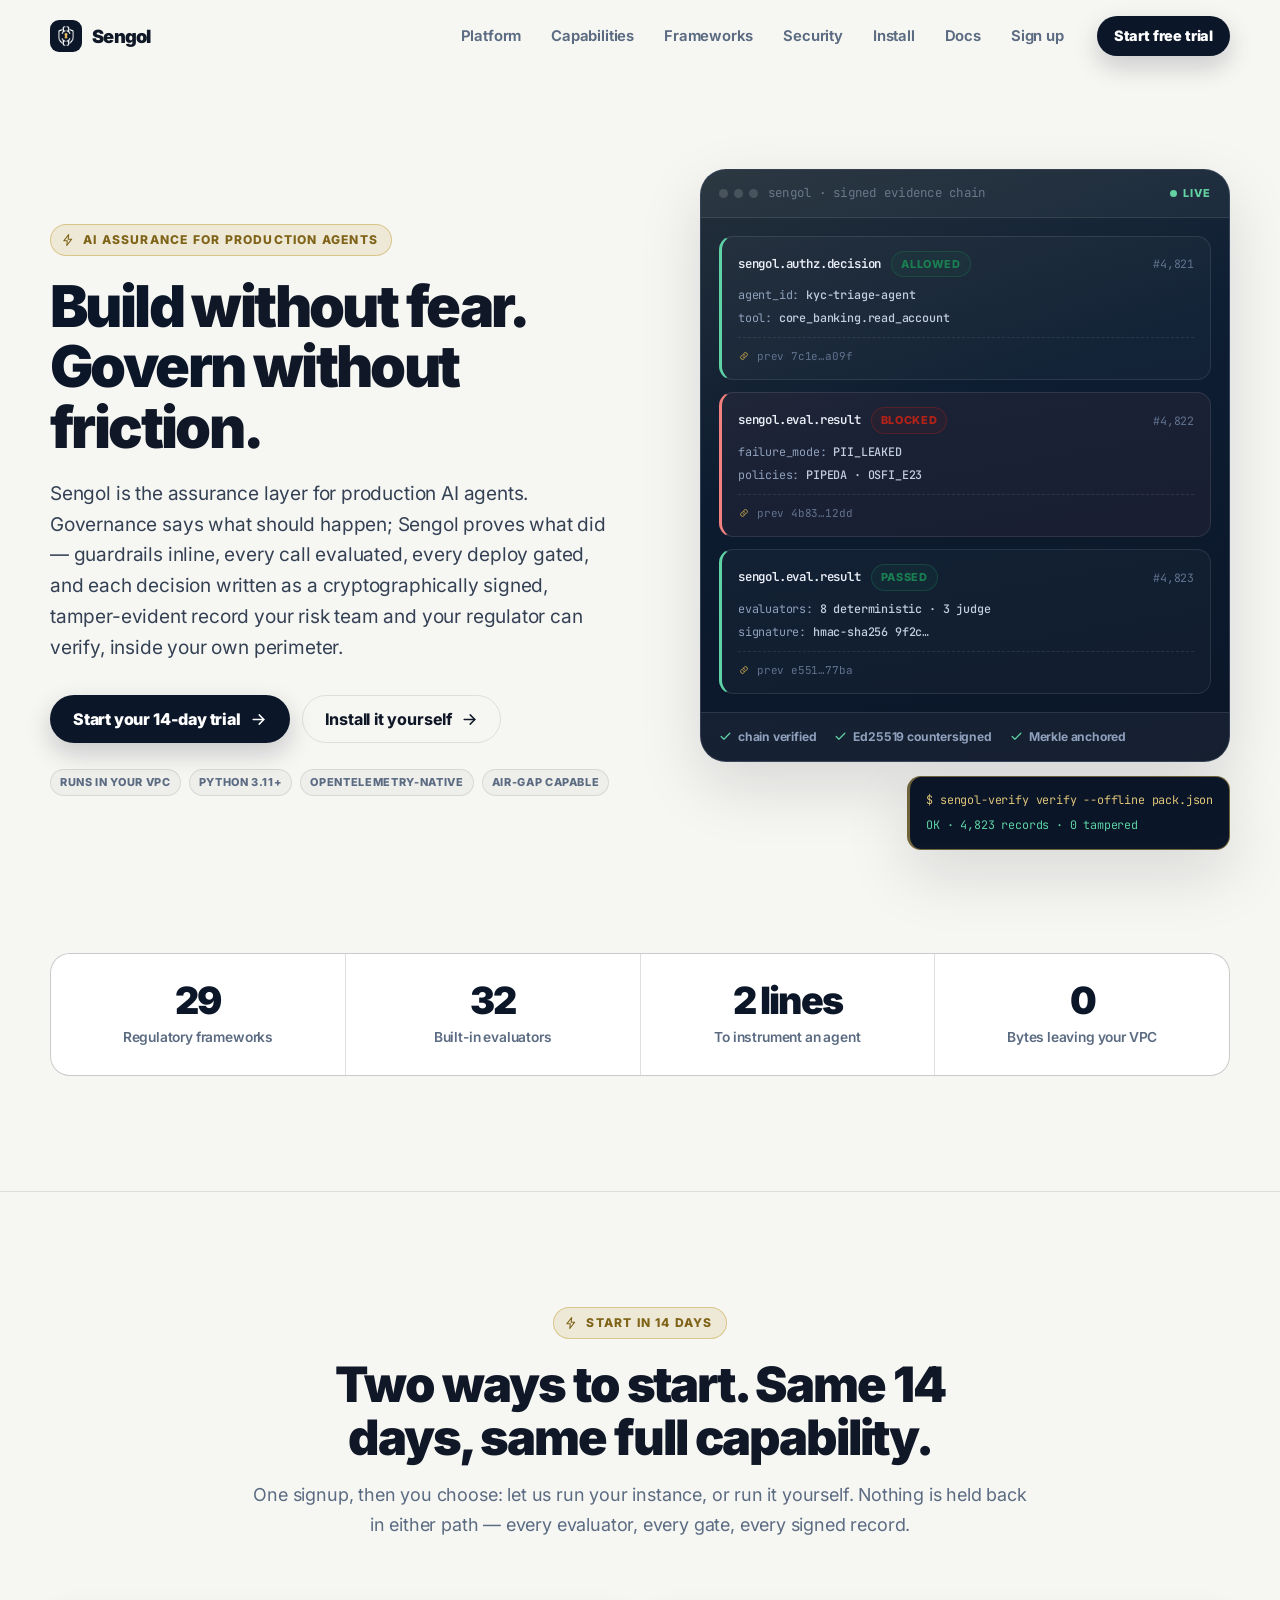
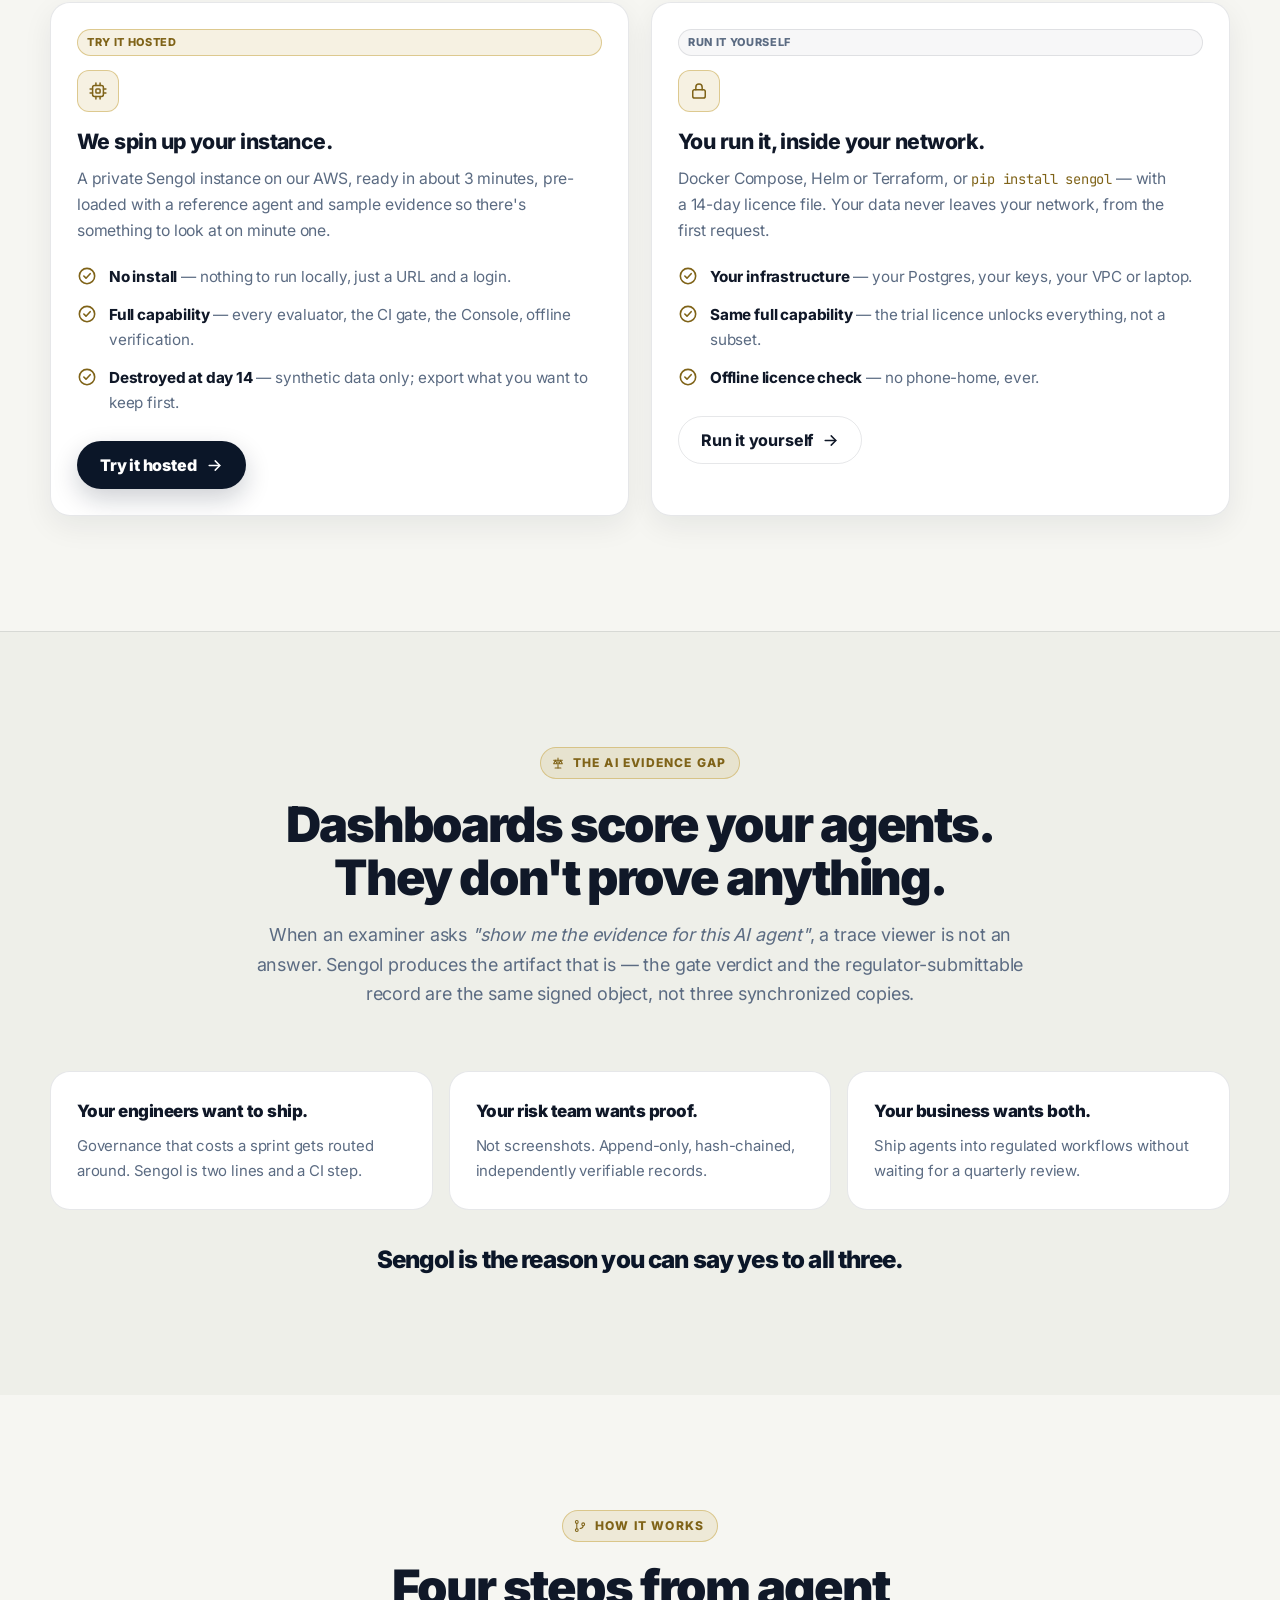
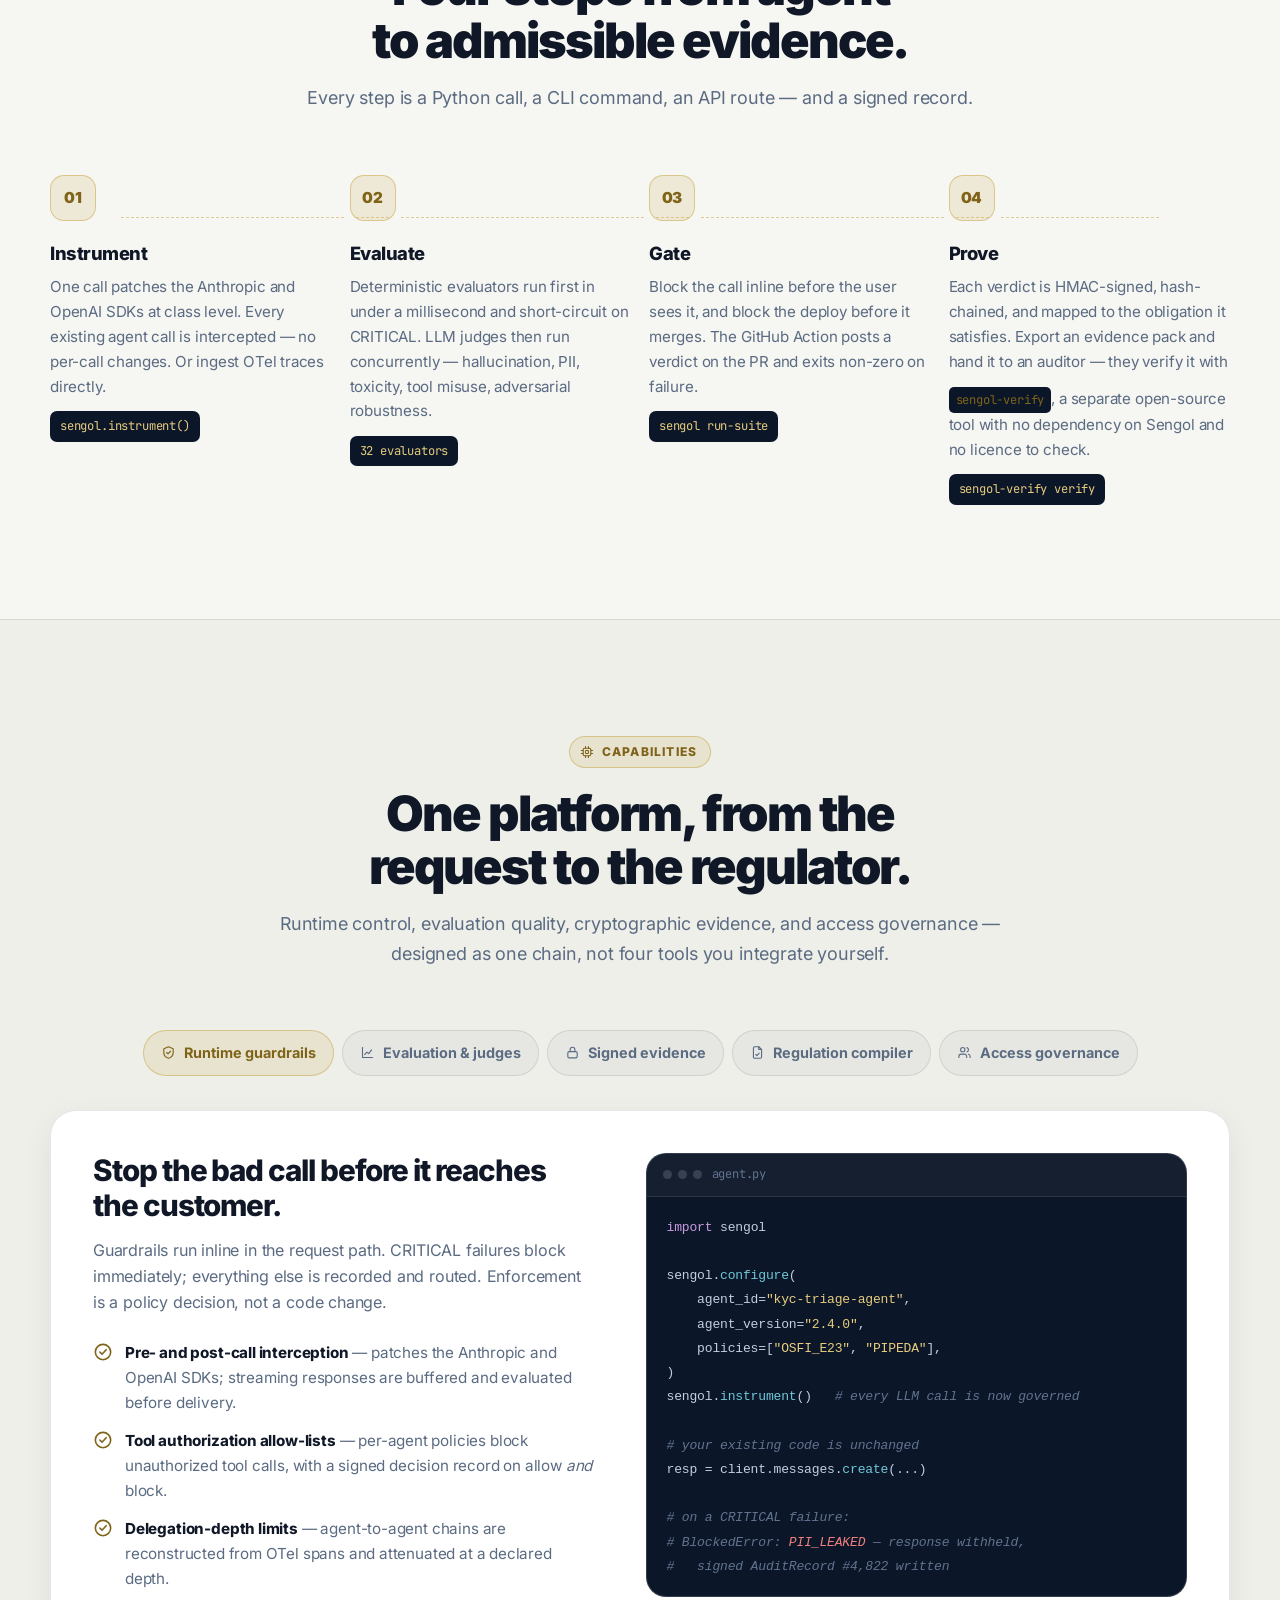
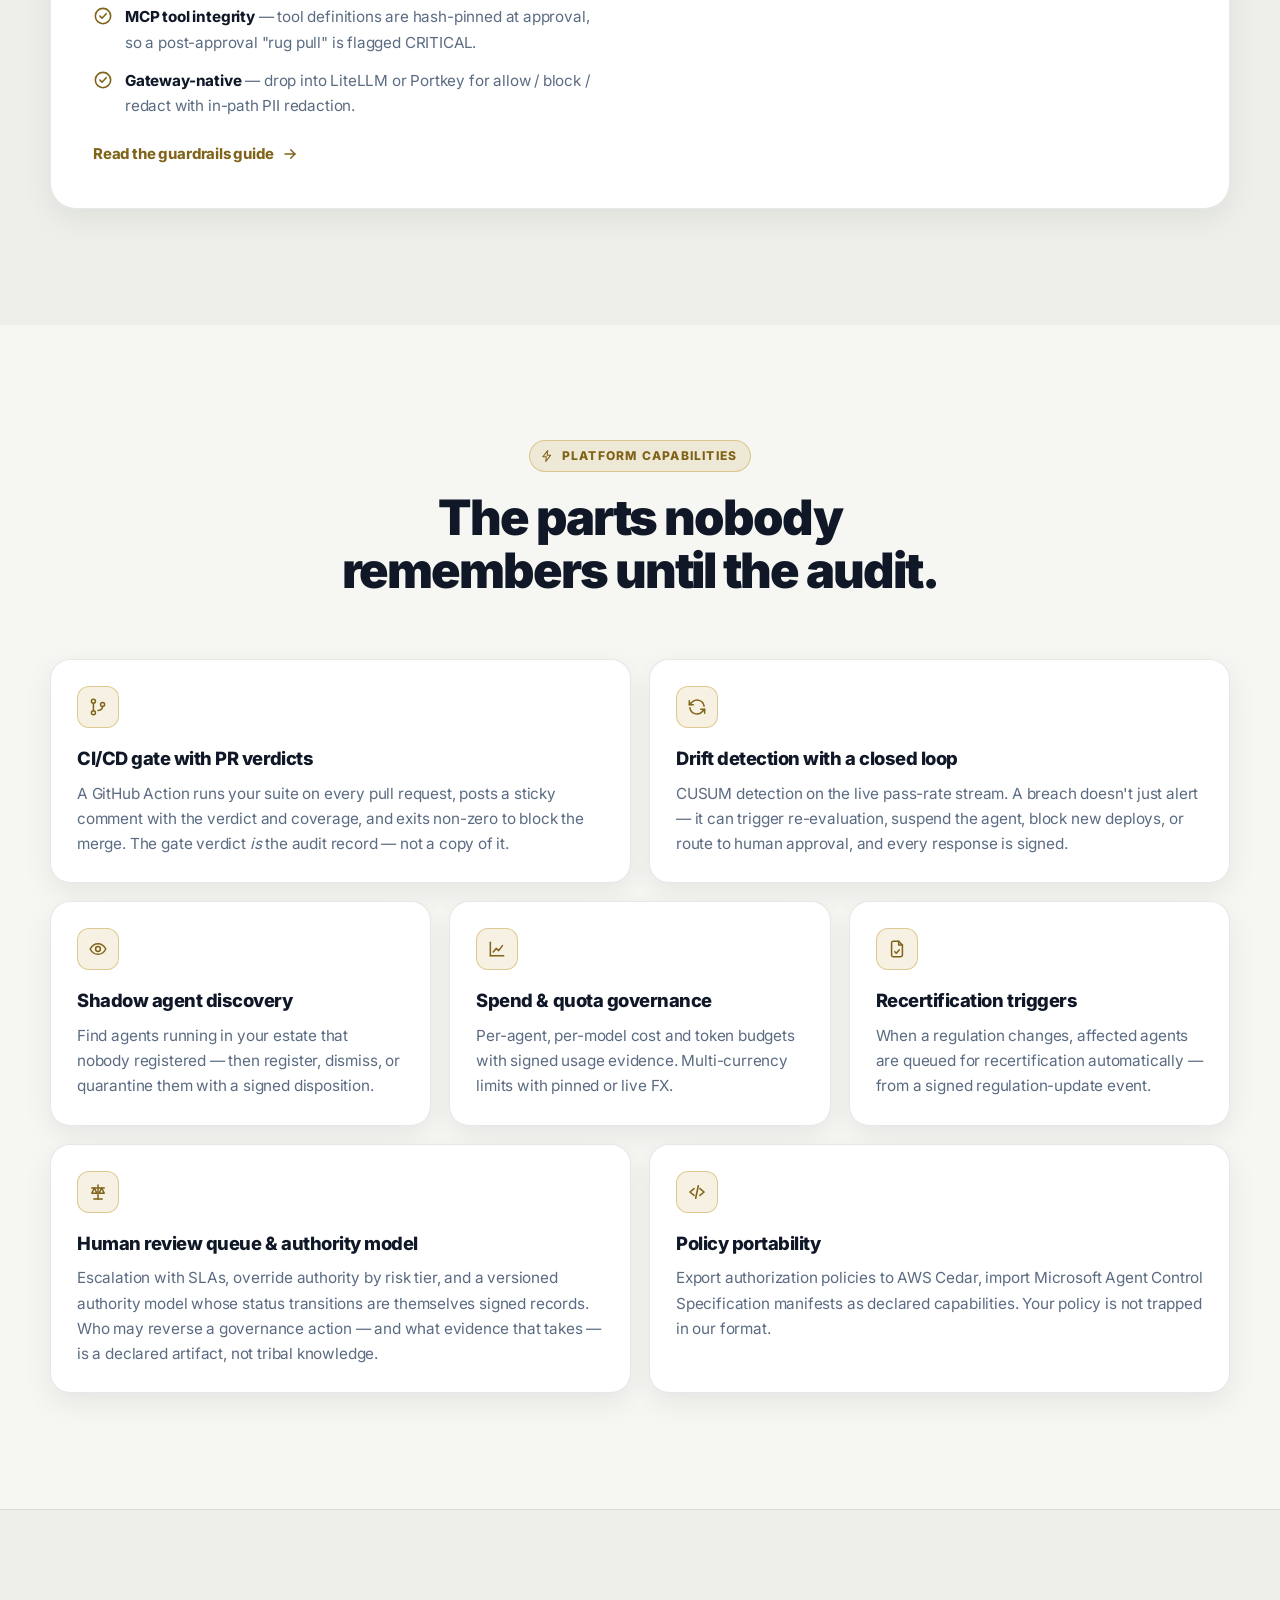
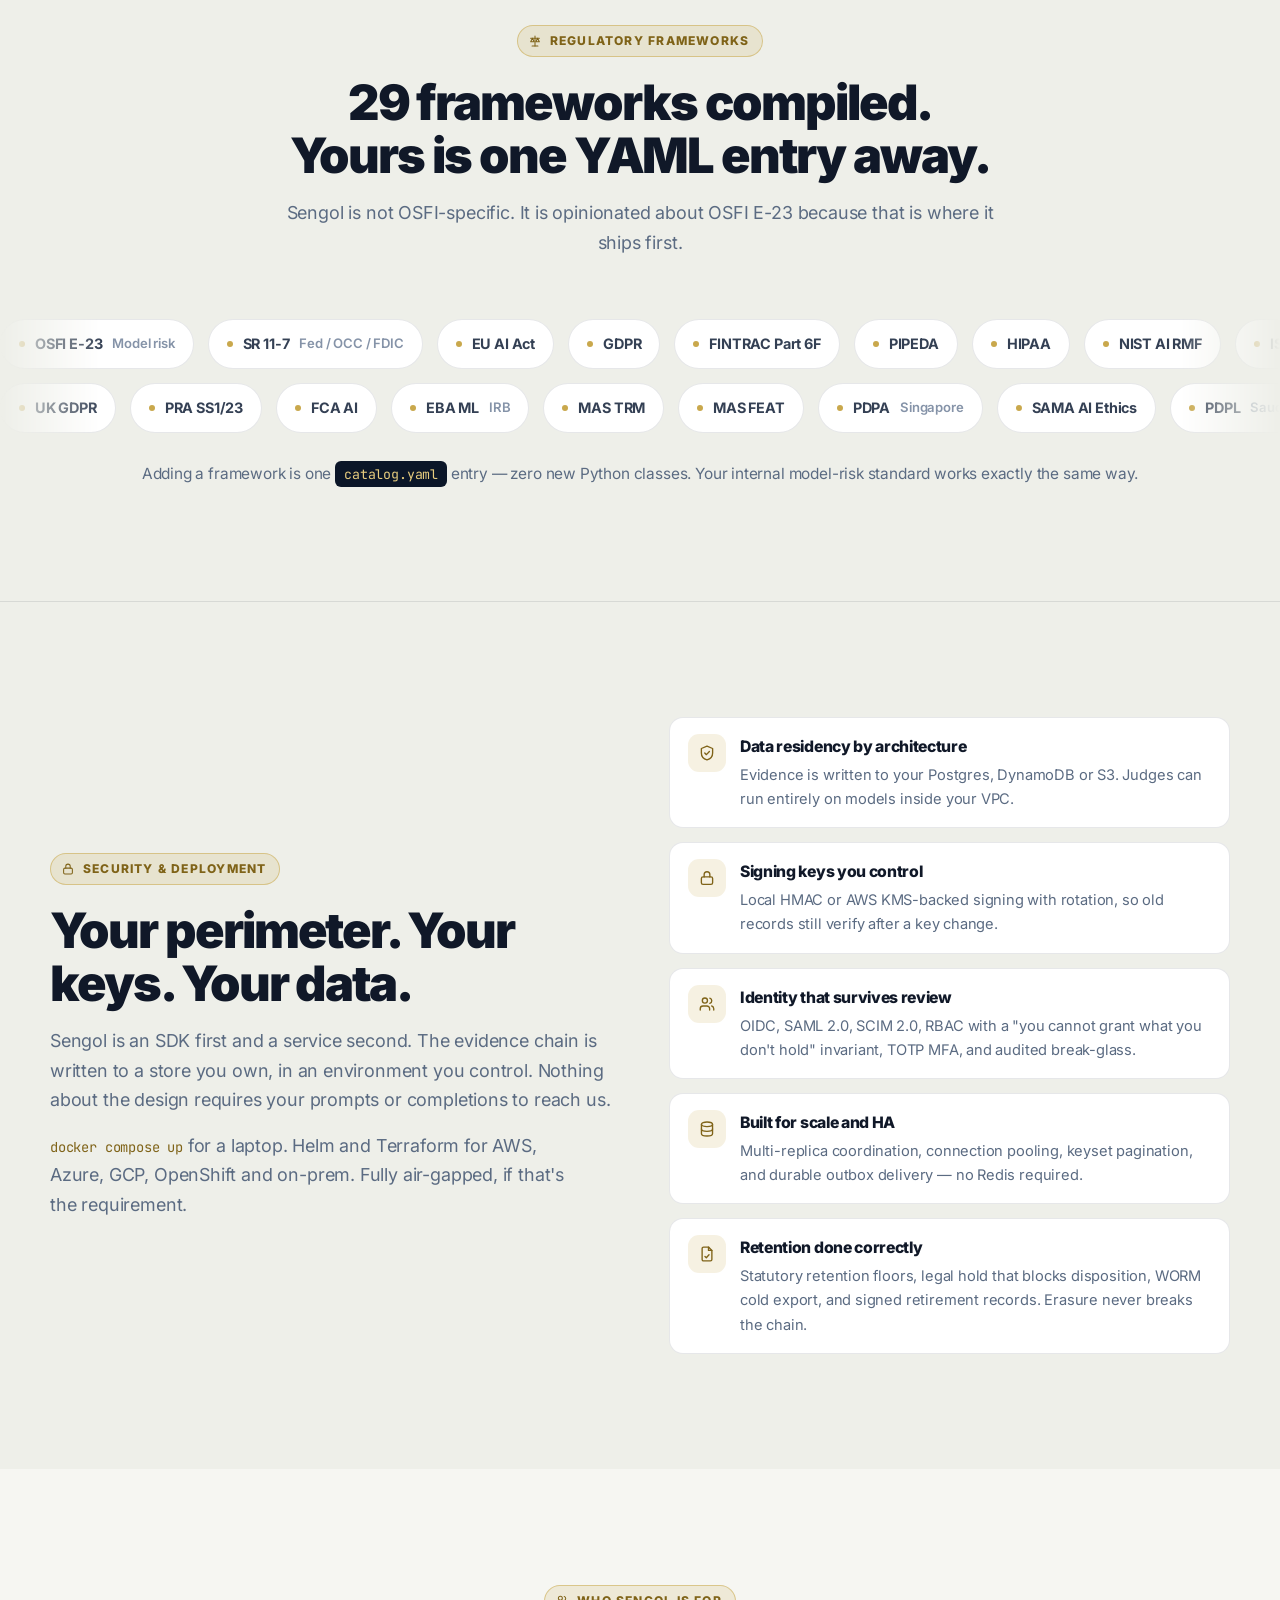
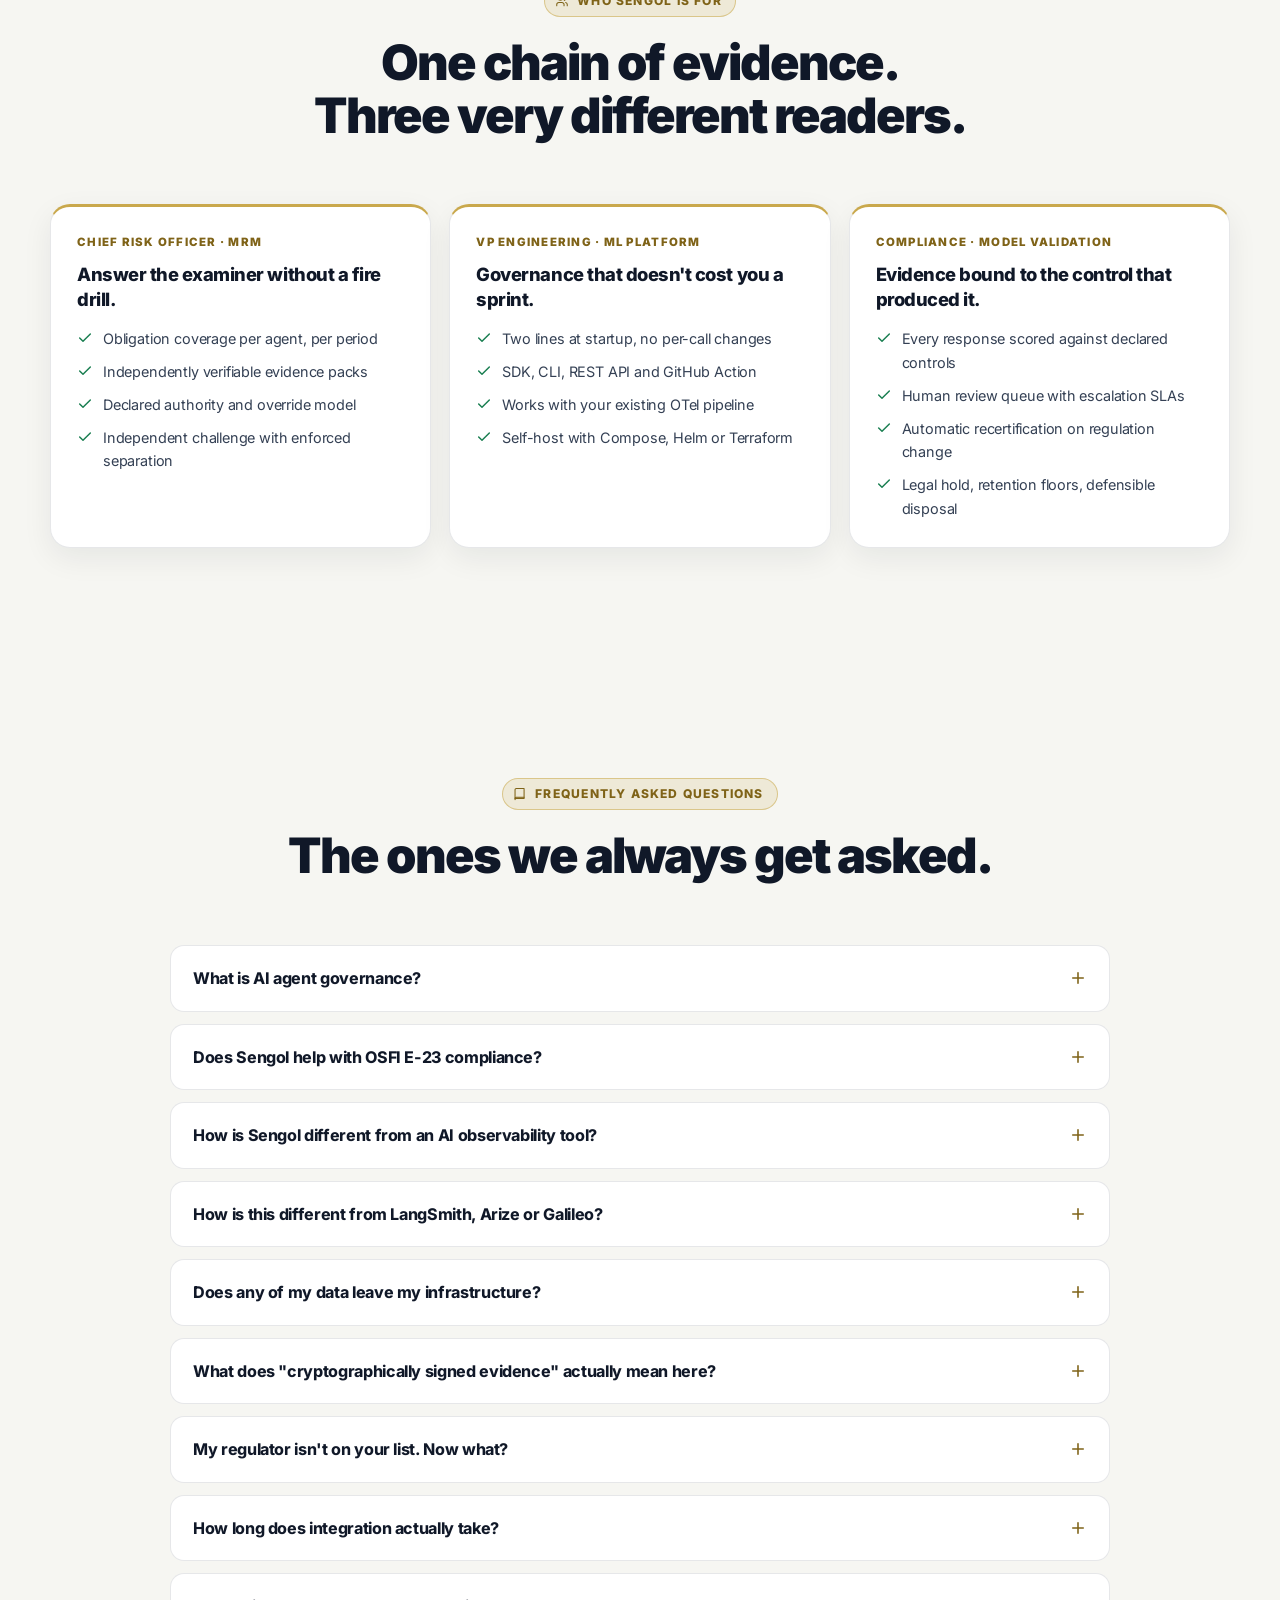
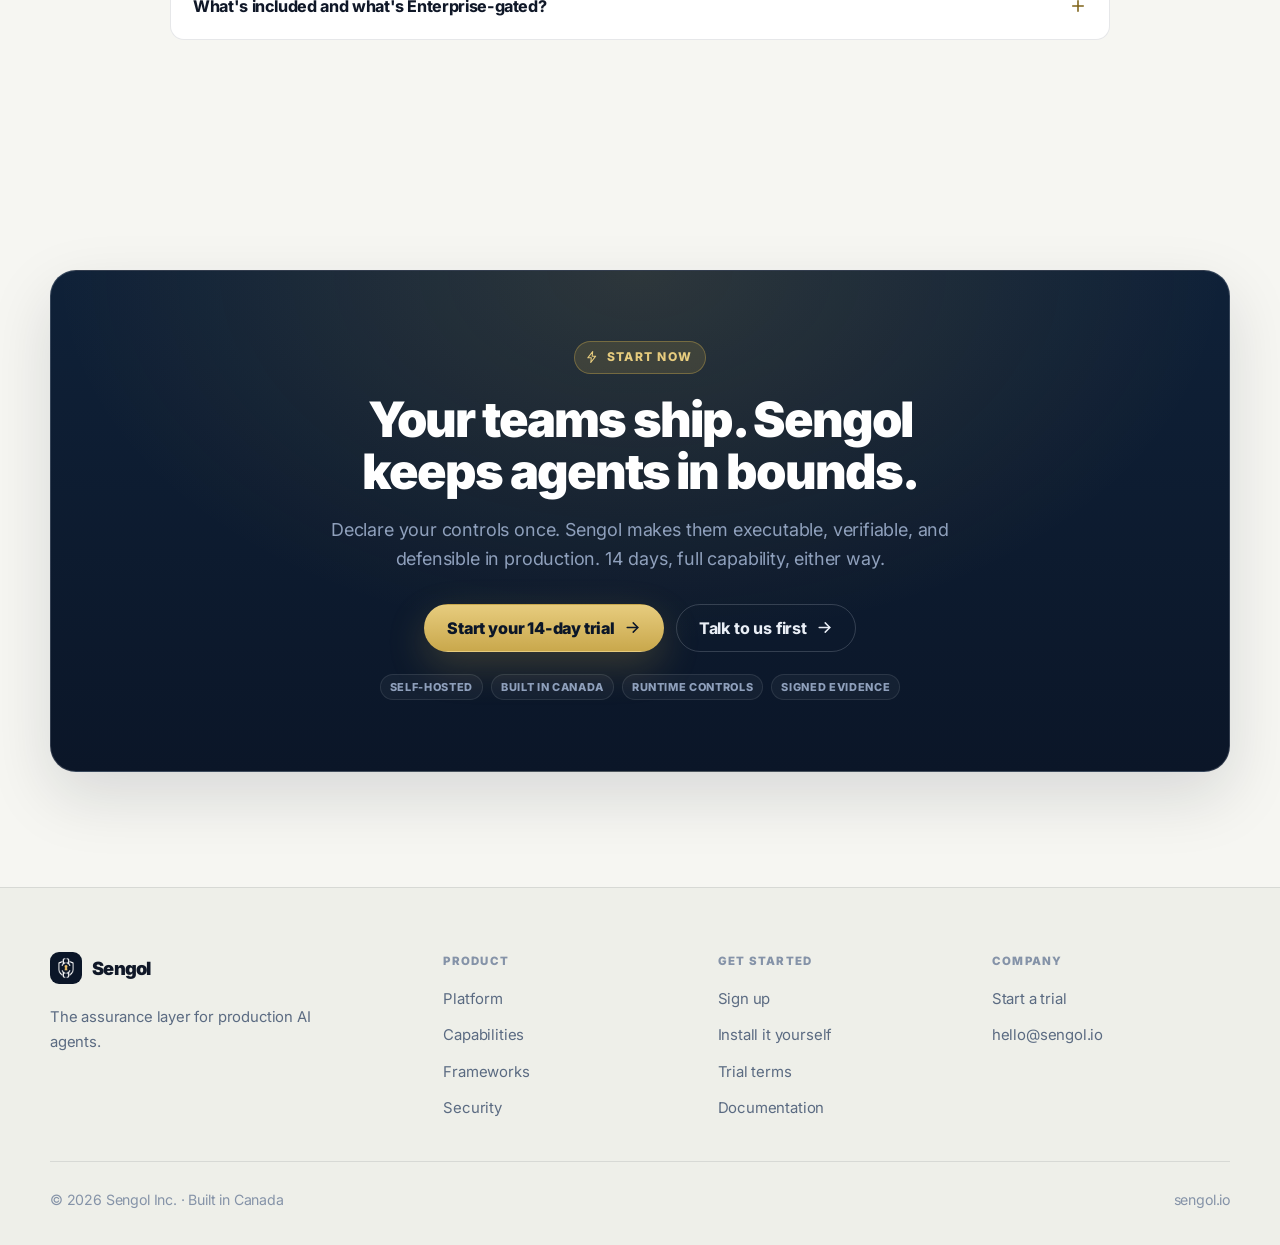
==== commit e51e0ab9: "Light theme: paper background, navy primary, gold as accent Replace the near-black navy page backgro" ====
--- a/index.html
+++ b/index.html
@@ -4,7 +4,7 @@
   <meta charset="UTF-8" />
   <meta name="viewport" content="width=device-width, initial-scale=1.0" />
   <meta name="description" content="AI assurance for production agents. Runtime guardrails, 32 evaluators and signed evidence an examiner can verify offline — OSFI E-23, EU AI Act and 27 more." />
-  <meta name="theme-color" content="#070E1B" />
+  <meta name="theme-color" content="#F6F6F2" />
   <title>AI Agent Assurance &amp; Governance Platform | Sengol</title>
   <link rel="canonical" href="https://sengol.io/" />
   <meta name="robots" content="index, follow, max-snippet:-1, max-image-preview:large, max-video-preview:-1" />
@@ -457,7 +457,7 @@
               <span class="door__badge chip">Run it yourself</span>
               <div class="card__icon"><svg aria-hidden="true"><use href="#i-lock" /></svg></div>
               <h3>You run it, inside your network.</h3>
-              <p class="lede">Docker Compose, Helm or Terraform, or <code style="font-family:var(--mono);font-size:0.86rem;color:var(--gold-bright)">pip install sengol</code> — with a 14-day licence file. Your data never leaves your network, from the first request.</p>
+              <p class="lede">Docker Compose, Helm or Terraform, or <code style="font-family:var(--mono);font-size:0.86rem;color:var(--gold-text)">pip install sengol</code> — with a 14-day licence file. Your data never leaves your network, from the first request.</p>
               <ul class="feature-list">
                 <li><svg aria-hidden="true"><use href="#i-check-circle" /></svg><span><b>Your infrastructure</b> — your Postgres, your keys, your VPC or laptop.</span></li>
                 <li><svg aria-hidden="true"><use href="#i-check-circle" /></svg><span><b>Same full capability</b> — the trial licence unlocks everything, not a subset.</span></li>
@@ -533,7 +533,7 @@
             <article class="step">
               <div class="step__num">04</div>
               <h3>Prove</h3>
-              <p>Each verdict is HMAC-signed, hash-chained, and mapped to the obligation it satisfies. Export an evidence pack and hand it to an auditor — they verify it with <code style="font-family:var(--mono);font-size:0.76rem;background:rgba(0,0,0,0.28);padding:2px 6px;border-radius:5px;color:var(--gold-bright)">sengol-verify</code>, a separate open-source tool with no dependency on Sengol and no licence to check.</p>
+              <p>Each verdict is HMAC-signed, hash-chained, and mapped to the obligation it satisfies. Export an evidence pack and hand it to an auditor — they verify it with <code style="font-family:var(--mono);font-size:0.76rem;background:var(--panel);padding:2px 6px;border-radius:5px;color:var(--gold-text)">sengol-verify</code>, a separate open-source tool with no dependency on Sengol and no licence to check.</p>
               <code>sengol-verify verify</code>
             </article>
           </div>
@@ -636,7 +636,7 @@
                   <li><svg aria-hidden="true"><use href="#i-check-circle" /></svg><span><b>HMAC-SHA256 hash chain</b> — append-only, tamper-evident, with a canonical signed payload per record type.</span></li>
                   <li><svg aria-hidden="true"><use href="#i-check-circle" /></svg><span><b>Ed25519 countersignatures</b> — a second, asymmetric signature so a third party verifies without ever holding your secret.</span></li>
                   <li><svg aria-hidden="true"><use href="#i-check-circle" /></svg><span><b>Merkle anchoring</b> — periodic roots anchored to an RFC 3161 timestamp authority and Rekor, proving a record existed at a point in time.</span></li>
-                  <li><svg aria-hidden="true"><use href="#i-check-circle" /></svg><span><b>Offline verification</b> — export a portable bundle and verify it with <code style="font-family:var(--mono);font-size:0.82rem;background:rgba(0,0,0,0.28);padding:1px 6px;border-radius:5px;color:var(--gold-bright)">sengol-verify</code>, a separate open-source tool that never talks to Sengol and never checks a licence.</span></li>
+                  <li><svg aria-hidden="true"><use href="#i-check-circle" /></svg><span><b>Offline verification</b> — export a portable bundle and verify it with <code style="font-family:var(--mono);font-size:0.82rem;background:var(--panel);padding:1px 6px;border-radius:5px;color:var(--gold-text)">sengol-verify</code>, a separate open-source tool that never talks to Sengol and never checks a licence.</span></li>
                   <li><svg aria-hidden="true"><use href="#i-check-circle" /></svg><span><b>WORM-grade storage</b> — Postgres, DynamoDB, or S3 with Object Lock in COMPLIANCE mode.</span></li>
                 </ul>
                 <a class="panel__more" href="https://docs.sengol.io/concepts/audit-records">How audit records are signed<svg aria-hidden="true"><use href="#i-arrow" /></svg></a>
@@ -889,7 +889,7 @@
                   requires your prompts or completions to reach us.
                 </p>
                 <p class="lede">
-                  <code style="font-family:var(--mono);font-size:0.86rem;color:var(--gold-bright)">docker compose up</code>
+                  <code style="font-family:var(--mono);font-size:0.86rem;color:var(--gold-text)">docker compose up</code>
                   for a laptop. Helm and Terraform for AWS, Azure, GCP, OpenShift and on-prem.
                   Fully air-gapped, if that's the requirement.
                 </p>
--- a/style.css
+++ b/style.css
@@ -36,38 +36,60 @@
        1. TOKENS
        ============================================================ */
     :root {
-      /* surfaces */
-      --bg:          #070E1B;
-      --surface:     #0A1628;
-      --surface-2:   #0C1B30;
-      --surface-3:   #0F2138;
-
-      /* brand */
+      /* surfaces: warm off-white paper, white cards, a slightly deeper
+         tint for alternating sections */
+      --bg:          #F6F6F2;
+      --surface:     #FFFFFF;
+      --surface-2:   #EEEFE9;
+      --surface-3:   #E4E6DF;
+
+      /* brand: navy carries buttons, headings and the dark panels; gold is
+         the accent. --gold-text is gold darkened until it passes AA on
+         white; use it for any gold *text* on a light surface. */
+      --navy:        #0B1628;
+      --navy-2:      #13233B;
       --gold:        #C9A84C;
       --gold-bright: #E7CC7E;
-      --gold-dim:    rgba(201, 168, 76, 0.14);
-
-      /* semantic signal */
-      --ok:          #5FD3A6;
-      --crit:        #F2807E;
-      --info:        #6FC8D8;
+      --gold-text:   #7F6318;
+      --gold-dim:    rgba(201, 168, 76, 0.16);
+
+      /* semantic signal, tuned for light surfaces */
+      --ok:          #1B7F52;
+      --crit:        #B42318;
+      --info:        #0E6E80;
 
       /* type */
-      --text:        #E9EEF6;
-      --text-soft:   #C3CFE0;
-      --muted:       #8FA0BC;
-      --faint:       #62738F;
+      --text:        #101828;
+      --text-soft:   #344054;
+      --muted:       #5B6B82;
+      --faint:       #8593A8;
 
       /* lines + fills */
-      --line:        rgba(233, 238, 246, 0.09);
-      --line-strong: rgba(233, 238, 246, 0.16);
-      --line-gold:   rgba(201, 168, 76, 0.30);
-      --fill:        rgba(255, 255, 255, 0.035);
-      --fill-2:      rgba(255, 255, 255, 0.058);
+      --line:        rgba(16, 24, 40, 0.10);
+      --line-strong: rgba(16, 24, 40, 0.18);
+      --line-gold:   rgba(201, 168, 76, 0.55);
+      --fill:        rgba(16, 24, 40, 0.03);
+      --fill-2:      rgba(16, 24, 40, 0.055);
 
       /* depth */
-      --shadow:      0 24px 70px rgba(0, 0, 0, 0.42);
-      --shadow-lg:   0 40px 110px rgba(0, 0, 0, 0.55);
+      --shadow:      0 10px 30px rgba(16, 24, 40, 0.07);
+      --shadow-lg:   0 24px 64px rgba(16, 24, 40, 0.13);
+
+      /* dark panels: the evidence chain, code blocks and the closing CTA
+         keep the navy look. They use these tokens so the light page
+         tokens above never leak into them. */
+      --panel:       #0B1628;
+      --panel-2:     #0F2138;
+      --panel-text:  #E9EEF6;
+      --panel-soft:  #C3CFE0;
+      --panel-muted: #8FA0BC;
+      --panel-faint: #62738F;
+      --panel-line:  rgba(233, 238, 246, 0.10);
+      --panel-line-strong: rgba(233, 238, 246, 0.18);
+      --panel-fill:  rgba(255, 255, 255, 0.04);
+      --ok-dark:     #5FD3A6;
+      --crit-dark:   #F2807E;
+      --info-dark:   #6FC8D8;
 
       /* geometry */
       --r-sm: 10px;
@@ -112,12 +134,12 @@
     button, input { font: inherit; color: inherit; }
 
     :focus-visible {
-      outline: 2px solid var(--gold-bright);
+      outline: 2px solid var(--navy);
       outline-offset: 3px;
       border-radius: 4px;
     }
 
-    ::selection { background: rgba(201, 168, 76, 0.28); color: #fff; }
+    ::selection { background: rgba(201, 168, 76, 0.35); color: var(--text); }
 
     .sr-only {
       position: absolute; width: 1px; height: 1px;
@@ -128,7 +150,7 @@
     .skip-link {
       position: absolute; top: 8px; left: 8px; z-index: 100;
       padding: 10px 16px; border-radius: 999px;
-      background: var(--gold); color: var(--bg); font-weight: 800;
+      background: var(--navy); color: #fff; font-weight: 800;
       transform: translateY(-200%);
       transition: transform 180ms ease;
     }
@@ -137,11 +159,10 @@
     /* ============================================================
        3. AMBIENT BACKGROUND
        ============================================================ */
-    .ambient {
-      position: fixed; inset: 0; z-index: 0;
-      pointer-events: none;
-      overflow: hidden;
-    }
+    /* The blurred glows and grid were part of the dark theme. On paper
+       they read as stains, so the layer is kept in the markup (pages still
+       reference it) but not drawn. */
+    .ambient { display: none; }
 
     .ambient__glow {
       position: absolute;
@@ -187,7 +208,7 @@
     .container--narrow { width: min(940px, calc(100% - 44px)); }
 
     .section { padding: clamp(72px, 9vw, 122px) 0; position: relative; }
-    .section--tint { background: linear-gradient(180deg, rgba(255,255,255,0.016), rgba(255,255,255,0)); }
+    .section--tint { --section-bg: var(--surface-2); background: var(--surface-2); }
     .section--rule { border-top: 1px solid var(--line); }
 
     .eyebrow {
@@ -196,7 +217,7 @@
       border: 1px solid var(--line-gold);
       border-radius: 999px;
       background: var(--gold-dim);
-      color: var(--gold-bright);
+      color: var(--gold-text);
       font-size: 0.755rem; font-weight: 800;
       letter-spacing: 0.1em; text-transform: uppercase;
       line-height: 1.5;
@@ -235,7 +256,7 @@
       text-wrap: pretty;
     }
 
-    .gold { color: var(--gold-bright); }
+    .gold { color: var(--gold-text); }
 
     /* buttons ------------------------------------------------- */
     .btn {
@@ -256,22 +277,22 @@
 
     .btn:hover {
       transform: translateY(-2px);
-      border-color: var(--line-gold);
+      border-color: var(--navy);
       background: var(--fill);
-      color: #fff;
+      color: var(--text);
     }
 
     .btn--primary {
       border-color: transparent;
-      background: linear-gradient(180deg, var(--gold-bright), var(--gold));
-      color: #10192B;
+      background: var(--navy);
+      color: #fff;
       font-weight: 850;
-      box-shadow: 0 14px 38px rgba(201, 168, 76, 0.24);
+      box-shadow: 0 10px 26px rgba(11, 22, 40, 0.20);
     }
     .btn--primary:hover {
-      background: linear-gradient(180deg, #F0DA9C, var(--gold-bright));
-      color: #10192B;
-      box-shadow: 0 20px 50px rgba(201, 168, 76, 0.34);
+      background: var(--navy-2);
+      color: #fff;
+      box-shadow: 0 16px 36px rgba(11, 22, 40, 0.26);
     }
 
     .btn--ghost { border-color: var(--line); }
@@ -290,10 +311,10 @@
       line-height: 1.7;
       white-space: nowrap;
     }
-    .chip--gold  { border-color: var(--line-gold); background: var(--gold-dim); color: var(--gold-bright); }
-    .chip--ok    { border-color: rgba(95,211,166,0.32); background: rgba(95,211,166,0.10); color: var(--ok); }
-    .chip--crit  { border-color: rgba(242,128,126,0.34); background: rgba(242,128,126,0.10); color: var(--crit); }
-    .chip--info  { border-color: rgba(111,200,216,0.30); background: rgba(111,200,216,0.09); color: var(--info); }
+    .chip--gold  { border-color: var(--line-gold); background: var(--gold-dim); color: var(--gold-text); }
+    .chip--ok    { border-color: rgba(27,127,82,0.35); background: rgba(27,127,82,0.09); color: var(--ok); }
+    .chip--crit  { border-color: rgba(180,35,24,0.32); background: rgba(180,35,24,0.07); color: var(--crit); }
+    .chip--info  { border-color: rgba(14,110,128,0.32); background: rgba(14,110,128,0.08); color: var(--info); }
 
     /* card ----------------------------------------------------- */
     .card {
@@ -301,8 +322,7 @@
       padding: 26px;
       border: 1px solid var(--line);
       border-radius: var(--r-lg);
-      background:
-        linear-gradient(180deg, rgba(255,255,255,0.052), rgba(255,255,255,0.014));
+      background: var(--surface);
       box-shadow: var(--shadow);
       transition: transform 220ms ease, border-color 220ms ease, box-shadow 220ms ease;
       overflow: hidden;
@@ -311,7 +331,7 @@
       content: "";
       position: absolute; inset: 0;
       border-radius: inherit;
-      background: radial-gradient(420px circle at var(--mx, 50%) var(--my, 0%), rgba(201,168,76,0.10), transparent 62%);
+      background: radial-gradient(420px circle at var(--mx, 50%) var(--my, 0%), rgba(201,168,76,0.09), transparent 62%);
       opacity: 0;
       transition: opacity 260ms ease;
       pointer-events: none;
@@ -326,7 +346,7 @@
       border: 1px solid var(--line-gold);
       border-radius: 12px;
       background: var(--gold-dim);
-      color: var(--gold-bright);
+      color: var(--gold-text);
     }
     .card__icon svg { width: 20px; height: 20px; }
 
@@ -337,14 +357,14 @@
        ============================================================ */
     .nav {
       position: sticky; top: 0; z-index: 50;
-      background: rgba(7, 14, 27, 0.72);
+      background: rgba(246, 246, 242, 0.78);
       border-bottom: 1px solid transparent;
       backdrop-filter: blur(20px) saturate(140%);
       -webkit-backdrop-filter: blur(20px) saturate(140%);
       transition: background 220ms ease, border-color 220ms ease;
     }
     .nav.is-stuck {
-      background: rgba(7, 14, 27, 0.92);
+      background: rgba(246, 246, 242, 0.94);
       border-bottom-color: var(--line);
     }
 
@@ -358,11 +378,16 @@
       font-size: 1.14rem; font-weight: 900; letter-spacing: -0.04em;
       color: var(--text);
     }
-    /* The mark is a shield — it is already its own container, so it sits bare
-       rather than inside the gold tile the old single-stroke glyph needed. */
+    /* brand-mark.png is the white symbol from the logo package, cut for dark
+       backgrounds. On the light nav it sits in a navy tile so it stays the
+       supplied artwork rather than a recoloured copy. */
     .brand__mark {
       display: block;
-      width: 30px; height: 30px;
+      box-sizing: border-box;
+      width: 32px; height: 32px;
+      padding: 5px;
+      border-radius: 9px;
+      background: var(--navy);
     }
 
     .nav__links {
@@ -426,11 +451,9 @@
       letter-spacing: -0.045em;
       text-wrap: balance;
     }
-    .hero h1 .verb {
-      background: linear-gradient(100deg, var(--gold-bright), var(--gold) 58%, #B99A45);
-      -webkit-background-clip: text; background-clip: text;
-      -webkit-text-fill-color: transparent;
-    }
+    /* The headline no longer alternates gold and white; the whole line is
+       ink and the eyebrow above it carries the brand colour. */
+    .hero h1 .verb { color: var(--navy); }
 
     .hero__sub {
       max-width: 560px;
@@ -456,9 +479,10 @@
 
     .evidence {
       position: relative;
-      border: 1px solid var(--line-strong);
+      border: 1px solid var(--panel-line-strong);
       border-radius: var(--r-xl);
-      background: linear-gradient(170deg, rgba(15, 33, 56, 0.96), rgba(8, 17, 31, 0.96));
+      background: linear-gradient(170deg, var(--panel-2), var(--panel));
+      color: var(--panel-text);
       box-shadow: var(--shadow-lg);
       overflow: hidden;
     }
@@ -472,27 +496,27 @@
     .evidence__bar {
       display: flex; align-items: center; gap: 10px;
       padding: 13px 18px;
-      border-bottom: 1px solid var(--line);
-      background: rgba(255,255,255,0.026);
+      border-bottom: 1px solid var(--panel-line);
+      background: var(--panel-fill);
     }
     .dots { display: flex; gap: 6px; }
     .dots i { width: 9px; height: 9px; border-radius: 50%; background: rgba(233,238,246,0.16); }
     .evidence__title {
       font-family: var(--mono);
       font-size: 0.78rem;
-      color: var(--faint);
+      color: var(--panel-faint);
       letter-spacing: 0.02em;
     }
     .live {
       display: inline-flex; align-items: center; gap: 6px;
       margin-left: auto;
-      color: var(--ok);
+      color: var(--ok-dark);
       font-size: 0.685rem; font-weight: 800;
       letter-spacing: 0.1em; text-transform: uppercase;
     }
     .live i {
       width: 7px; height: 7px; border-radius: 50%;
-      background: var(--ok);
+      background: var(--ok-dark);
       box-shadow: 0 0 0 0 rgba(95,211,166,0.55);
       animation: pulse 2.4s ease-out infinite;
     }
@@ -507,8 +531,8 @@
     .rec {
       position: relative;
       padding: 14px 16px;
-      border: 1px solid var(--line);
-      border-left: 3px solid var(--line-strong);
+      border: 1px solid var(--panel-line);
+      border-left: 3px solid var(--panel-line-strong);
       border-radius: var(--r);
       background: rgba(255,255,255,0.028);
       opacity: 0;
@@ -522,8 +546,8 @@
       to   { opacity: 1; transform: none; }
     }
 
-    .rec--ok   { border-left-color: var(--ok); }
-    .rec--crit { border-left-color: var(--crit); background: rgba(242,128,126,0.055); }
+    .rec--ok   { border-left-color: var(--ok-dark); }
+    .rec--crit { border-left-color: var(--crit-dark); background: rgba(242,128,126,0.055); }
 
     .rec__top {
       display: flex; align-items: center; gap: 10px;
@@ -533,22 +557,22 @@
       font-family: var(--mono);
       font-size: 0.775rem;
       font-weight: 600;
-      color: var(--text);
+      color: var(--panel-text);
     }
     .rec__seq {
       margin-left: auto;
       font-family: var(--mono);
       font-size: 0.72rem;
-      color: var(--faint);
+      color: var(--panel-faint);
     }
     .rec__body {
       display: grid; gap: 3px;
       font-family: var(--mono);
       font-size: 0.735rem;
       line-height: 1.7;
-      color: var(--muted);
-    }
-    .rec__body b { color: var(--text-soft); font-weight: 500; }
+      color: var(--panel-muted);
+    }
+    .rec__body b { color: var(--panel-soft); font-weight: 500; }
     .rec__hash {
       display: flex; align-items: center; gap: 7px;
       margin-top: 9px;
@@ -556,20 +580,20 @@
       border-top: 1px dashed rgba(233,238,246,0.10);
       font-family: var(--mono);
       font-size: 0.685rem;
-      color: var(--faint);
+      color: var(--panel-faint);
     }
     .rec__hash svg { width: 12px; height: 12px; color: var(--gold); flex: 0 0 auto; }
 
     .evidence__foot {
       display: flex; flex-wrap: wrap; gap: 8px 18px;
       padding: 14px 18px;
-      border-top: 1px solid var(--line);
-      background: rgba(255,255,255,0.02);
+      border-top: 1px solid var(--panel-line);
+      background: var(--panel-fill);
       font-size: 0.755rem; font-weight: 700;
-      color: var(--muted);
+      color: var(--panel-muted);
     }
     .evidence__foot span { display: inline-flex; align-items: center; gap: 6px; }
-    .evidence__foot svg { width: 13px; height: 13px; color: var(--ok); }
+    .evidence__foot svg { width: 13px; height: 13px; color: var(--ok-dark); }
 
     /* sits just below the chain, offset right — never covers the foot row */
     .verify-float {
@@ -580,7 +604,7 @@
       border: 1px solid var(--line-gold);
       border-left-width: 3px;
       border-radius: var(--r);
-      background: rgba(10, 22, 40, 0.96);
+      background: var(--panel);
       box-shadow: var(--shadow-lg);
     }
     .verify-float code {
@@ -593,7 +617,7 @@
     .verify-float p {
       font-family: var(--mono);
       font-size: 0.735rem;
-      color: var(--ok);
+      color: var(--ok-dark);
       margin: 0;
     }
 
@@ -620,7 +644,7 @@
       font-weight: 900;
       letter-spacing: -0.05em;
       line-height: 1.1;
-      color: var(--gold-bright);
+      color: var(--navy);
     }
     .stat span {
       display: block;
@@ -643,7 +667,7 @@
       padding: 26px;
       border: 1px solid var(--line);
       border-radius: var(--r-lg);
-      background: var(--fill);
+      background: var(--surface);
     }
     .tension__item b {
       font-size: 1.06rem; font-weight: 850; letter-spacing: -0.03em;
@@ -651,7 +675,7 @@
     .tension__item span { color: var(--muted); font-size: 0.93rem; }
     .tension__promise {
       margin-top: 30px;
-      color: var(--gold-bright);
+      color: var(--navy);
       font-size: clamp(1.12rem, 2.1vw, 1.5rem);
       font-weight: 850;
       letter-spacing: -0.035em;
@@ -682,11 +706,11 @@
       margin-bottom: 20px;
       border: 1px solid var(--line-gold);
       border-radius: 14px;
-      background: linear-gradient(180deg, rgba(201,168,76,0.20), rgba(201,168,76,0.06));
-      color: var(--gold-bright);
+      background: var(--gold-dim);
+      color: var(--gold-text);
       font-weight: 900;
       font-size: 0.95rem;
-      box-shadow: 0 0 0 7px var(--bg);
+      box-shadow: 0 0 0 7px var(--section-bg, var(--bg));
     }
     .step h3 { margin-bottom: 9px; }
     .step p { color: var(--muted); font-size: 0.945rem; }
@@ -696,7 +720,8 @@
       padding: 4px 9px;
       border: 1px solid var(--line);
       border-radius: 7px;
-      background: rgba(0,0,0,0.28);
+      border-color: transparent;
+      background: var(--panel);
       font-family: var(--mono);
       font-size: 0.76rem;
       color: var(--gold-bright);
@@ -725,7 +750,7 @@
     .tab[aria-selected="true"] {
       border-color: var(--line-gold);
       background: var(--gold-dim);
-      color: var(--gold-bright);
+      color: var(--gold-text);
     }
 
     .panel { display: none; }
@@ -740,7 +765,7 @@
       padding: clamp(26px, 3.4vw, 42px);
       border: 1px solid var(--line);
       border-radius: var(--r-xl);
-      background: linear-gradient(165deg, rgba(255,255,255,0.05), rgba(255,255,255,0.012));
+      background: var(--surface);
       box-shadow: var(--shadow);
     }
 
@@ -760,35 +785,36 @@
       font-size: 0.95rem;
       color: var(--text-soft);
     }
-    .feature-list svg { width: 20px; height: 20px; color: var(--gold); margin-top: 2px; }
+    .feature-list svg { width: 20px; height: 20px; color: var(--gold-text); margin-top: 2px; }
     .feature-list b { font-weight: 750; color: var(--text); }
     .feature-list span { color: var(--muted); }
 
     .panel__more {
       display: inline-flex; align-items: center; gap: 8px;
       margin-top: 24px;
-      color: var(--gold-bright);
+      color: var(--gold-text);
       font-size: 0.935rem; font-weight: 750;
       transition: gap 180ms ease, color 180ms ease;
     }
     .panel__more svg { width: 16px; height: 16px; }
-    .panel__more:hover { gap: 12px; color: #F0DA9C; }
+    .panel__more:hover { gap: 12px; color: var(--navy); }
 
     /* code block ------------------------------------------------ */
     .code {
-      border: 1px solid var(--line);
+      border: 1px solid var(--panel-line-strong);
       border-radius: var(--r-lg);
-      background: rgba(4, 9, 18, 0.85);
+      background: var(--panel);
+      color: var(--panel-text);
       overflow: hidden;
     }
     .code__bar {
       display: flex; align-items: center; gap: 10px;
       padding: 11px 16px;
-      border-bottom: 1px solid var(--line);
-      background: rgba(255,255,255,0.026);
+      border-bottom: 1px solid var(--panel-line);
+      background: var(--panel-fill);
       font-family: var(--mono);
       font-size: 0.755rem;
-      color: var(--faint);
+      color: var(--panel-faint);
     }
     .code pre {
       margin: 0;
@@ -797,16 +823,16 @@
       font-family: var(--mono);
       font-size: 0.815rem;
       line-height: 1.78;
-      color: var(--text-soft);
+      color: var(--panel-soft);
       tab-size: 2;
     }
-    .code .c  { color: var(--faint); font-style: italic; }  /* comment */
-    .code .k  { color: #C99AE0; }                            /* keyword */
-    .code .s  { color: var(--gold-bright); }                 /* string  */
-    .code .f  { color: var(--info); }                        /* fn      */
-    .code .n  { color: #E9A87C; }                            /* number  */
-    .code .ok { color: var(--ok); }
-    .code .no { color: var(--crit); }
+    .code .c  { color: var(--panel-faint); font-style: italic; }  /* comment */
+    .code .k  { color: #C99AE0; }                                  /* keyword */
+    .code .s  { color: var(--gold-bright); }                       /* string  */
+    .code .f  { color: var(--info-dark); }                         /* fn      */
+    .code .n  { color: #E9A87C; }                                  /* number  */
+    .code .ok { color: var(--ok-dark); }
+    .code .no { color: var(--crit-dark); }
 
     /* ============================================================
        11. BENTO
@@ -850,7 +876,7 @@
       padding: 12px 18px;
       border: 1px solid var(--line);
       border-radius: 999px;
-      background: var(--fill);
+      background: var(--surface);
       white-space: nowrap;
       font-size: 0.9rem;
       font-weight: 700;
@@ -878,7 +904,8 @@
       padding: 3px 8px;
       border: 1px solid var(--line);
       border-radius: 6px;
-      background: rgba(0,0,0,0.3);
+      border-color: transparent;
+      background: var(--panel);
       font-family: var(--mono);
       font-size: 0.83rem;
       color: var(--gold-bright);
@@ -903,18 +930,20 @@
       padding: 16px 18px;
       border: 1px solid var(--line);
       border-radius: var(--r);
-      background: var(--fill);
+      background: var(--surface);
     }
     .sec-list .ic {
       display: grid; place-items: center;
       width: 38px; height: 38px;
       border-radius: 11px;
       background: var(--gold-dim);
-      color: var(--gold-bright);
+      color: var(--gold-text);
     }
     .sec-list .ic svg { width: 18px; height: 18px; }
     .sec-list b { display: block; font-size: 0.985rem; font-weight: 800; letter-spacing: -0.02em; }
     .sec-list p { margin-top: 3px; color: var(--muted); font-size: 0.915rem; }
+    /* emphasis inside the description stays inline; only the title is a block */
+    .sec-list p b { display: inline; font-size: inherit; font-weight: 750; letter-spacing: 0; color: var(--text); }
 
     /* ============================================================
        15. PERSONAS
@@ -924,7 +953,7 @@
     .persona .role {
       display: block;
       margin-bottom: 10px;
-      color: var(--gold-bright);
+      color: var(--gold-text);
       font-size: 0.715rem; font-weight: 850;
       letter-spacing: 0.11em; text-transform: uppercase;
     }
@@ -945,10 +974,10 @@
     .faq details {
       border: 1px solid var(--line);
       border-radius: var(--r);
-      background: var(--fill);
+      background: var(--surface);
       transition: border-color 180ms ease;
     }
-    .faq details[open] { border-color: var(--line-gold); background: var(--fill-2); }
+    .faq details[open] { border-color: var(--line-gold); background: var(--surface); }
     .faq summary {
       display: flex; align-items: center; gap: 14px;
       padding: 19px 22px;
@@ -962,7 +991,7 @@
     .faq summary .plus {
       margin-left: auto;
       width: 18px; height: 18px;
-      color: var(--gold);
+      color: var(--gold-text);
       transition: transform 220ms ease;
       flex: 0 0 auto;
     }
@@ -975,23 +1004,39 @@
     .cta-box {
       position: relative;
       padding: clamp(40px, 5.5vw, 72px) clamp(24px, 4vw, 56px);
-      border: 1px solid var(--line-gold);
+      border: 1px solid var(--panel-line-strong);
       border-radius: var(--r-xl);
       background:
-        radial-gradient(ellipse 80% 120% at 50% 0%, rgba(201,168,76,0.15), transparent 62%),
-        linear-gradient(180deg, rgba(255,255,255,0.05), rgba(255,255,255,0.012));
+        radial-gradient(ellipse 80% 120% at 50% 0%, rgba(201,168,76,0.16), transparent 62%),
+        linear-gradient(180deg, var(--panel-2), var(--panel));
+      color: var(--panel-text);
       box-shadow: var(--shadow-lg);
       text-align: center;
       overflow: hidden;
     }
-    .cta-box h2 { max-width: 720px; margin-inline: auto; }
+    .cta-box h2 { max-width: 720px; margin-inline: auto; color: #fff; }
+    .cta-box .lede { color: var(--panel-muted); }
+    .cta-box .eyebrow { color: var(--gold-bright); border-color: rgba(201,168,76,0.4); }
+    .cta-box .chip { border-color: var(--panel-line); background: var(--panel-fill); color: var(--panel-muted); }
+    .cta-box .btn { border-color: var(--panel-line-strong); color: var(--panel-text); }
+    .cta-box .btn:hover { border-color: var(--gold); background: var(--panel-fill); color: #fff; }
+    .cta-box .btn--primary {
+      border-color: transparent;
+      background: linear-gradient(180deg, var(--gold-bright), var(--gold));
+      color: var(--navy);
+      box-shadow: 0 14px 38px rgba(201, 168, 76, 0.24);
+    }
+    .cta-box .btn--primary:hover {
+      background: linear-gradient(180deg, #F0DA9C, var(--gold-bright));
+      color: var(--navy);
+    }
 
     .access-form {
       display: flex;
       width: min(520px, 100%);
       margin: 30px auto 0;
       padding: 6px;
-      border: 1px solid var(--line-strong);
+      border: 1px solid var(--panel-line-strong);
       border-radius: 999px;
       background: rgba(4, 9, 18, 0.6);
     }
@@ -1000,15 +1045,16 @@
       border: 0; outline: 0;
       padding: 0 18px;
       background: transparent;
+      color: var(--panel-text);
       font-size: 0.97rem;
     }
-    .access-form input::placeholder { color: var(--faint); }
+    .access-form input::placeholder { color: var(--panel-faint); }
     .access-form .btn { flex: 0 0 auto; }
 
     .form-status {
       min-height: 1.5em;
       margin-top: 14px;
-      color: var(--ok);
+      color: var(--ok-dark);
       font-size: 0.925rem;
       font-weight: 700;
     }
@@ -1021,7 +1067,7 @@
     .footer {
       padding: 64px 0 34px;
       border-top: 1px solid var(--line);
-      background: rgba(4, 9, 18, 0.5);
+      background: var(--surface-2);
     }
     .footer__grid {
       display: grid;
@@ -1038,7 +1084,7 @@
     }
     .footer ul { display: grid; gap: 10px; }
     .footer ul a { color: var(--muted); font-size: 0.93rem; transition: color 160ms ease; }
-    .footer ul a:hover { color: var(--gold-bright); }
+    .footer ul a:hover { color: var(--navy); }
     .footer__bar {
       display: flex; flex-wrap: wrap; align-items: center; justify-content: space-between;
       gap: 14px;
@@ -1131,7 +1177,7 @@
     .prose ol { list-style: decimal; }
     .prose li { color: var(--text-soft); font-size: 0.98rem; line-height: 1.6; }
     .prose li::marker { color: var(--gold); }
-    .prose a { color: var(--gold-bright); text-decoration: underline; text-underline-offset: 3px; }
+    .prose a { color: var(--gold-text); text-decoration: underline; text-underline-offset: 3px; }
     .prose strong { color: var(--text); }
     .prose hr { border: none; border-top: 1px solid var(--line); margin: 40px 0; }
 
@@ -1158,12 +1204,12 @@
       padding: 0 16px;
       border: 1px solid var(--line-strong);
       border-radius: var(--r-sm);
-      background: rgba(4, 9, 18, 0.55);
+      background: var(--surface);
       color: var(--text);
       font-size: 0.98rem;
     }
     .field input::placeholder { color: var(--faint); }
-    .field input:focus-visible { outline: 2px solid var(--gold-bright); outline-offset: 2px; }
+    .field input:focus-visible { outline: 2px solid var(--navy); outline-offset: 2px; }
     .field input.is-invalid { border-color: var(--crit); }
     .field-error {
       min-height: 1.2em;
@@ -1193,9 +1239,9 @@
       display: none;
       margin-top: 16px;
       padding: 14px 16px;
-      border: 1px solid rgba(242,128,126,0.34);
+      border: 1px solid rgba(180,35,24,0.30);
       border-radius: var(--r-sm);
-      background: rgba(242,128,126,0.08);
+      background: rgba(180,35,24,0.06);
       color: var(--text-soft);
       font-size: 0.9rem;
       line-height: 1.55;
@@ -1216,7 +1262,7 @@
     }
     .kv-table th { color: var(--muted); font-weight: 700; width: 34%; }
     .kv-table td { color: var(--text-soft); }
-    .kv-table code { font-family: var(--mono); font-size: 0.85rem; color: var(--gold-bright); background: rgba(0,0,0,0.28); padding: 2px 7px; border-radius: 6px; }
+    .kv-table code { font-family: var(--mono); font-size: 0.85rem; color: var(--gold-bright); background: var(--panel); padding: 2px 7px; border-radius: 6px; }
     .table-wrap { overflow-x: auto; }
 
     .callout {
@@ -1237,7 +1283,7 @@
     }
     .error-page .code-big {
       font-family: var(--mono);
-      color: var(--gold-bright);
+      color: var(--gold-text);
       font-size: 0.9rem;
       letter-spacing: 0.14em;
       text-transform: uppercase;
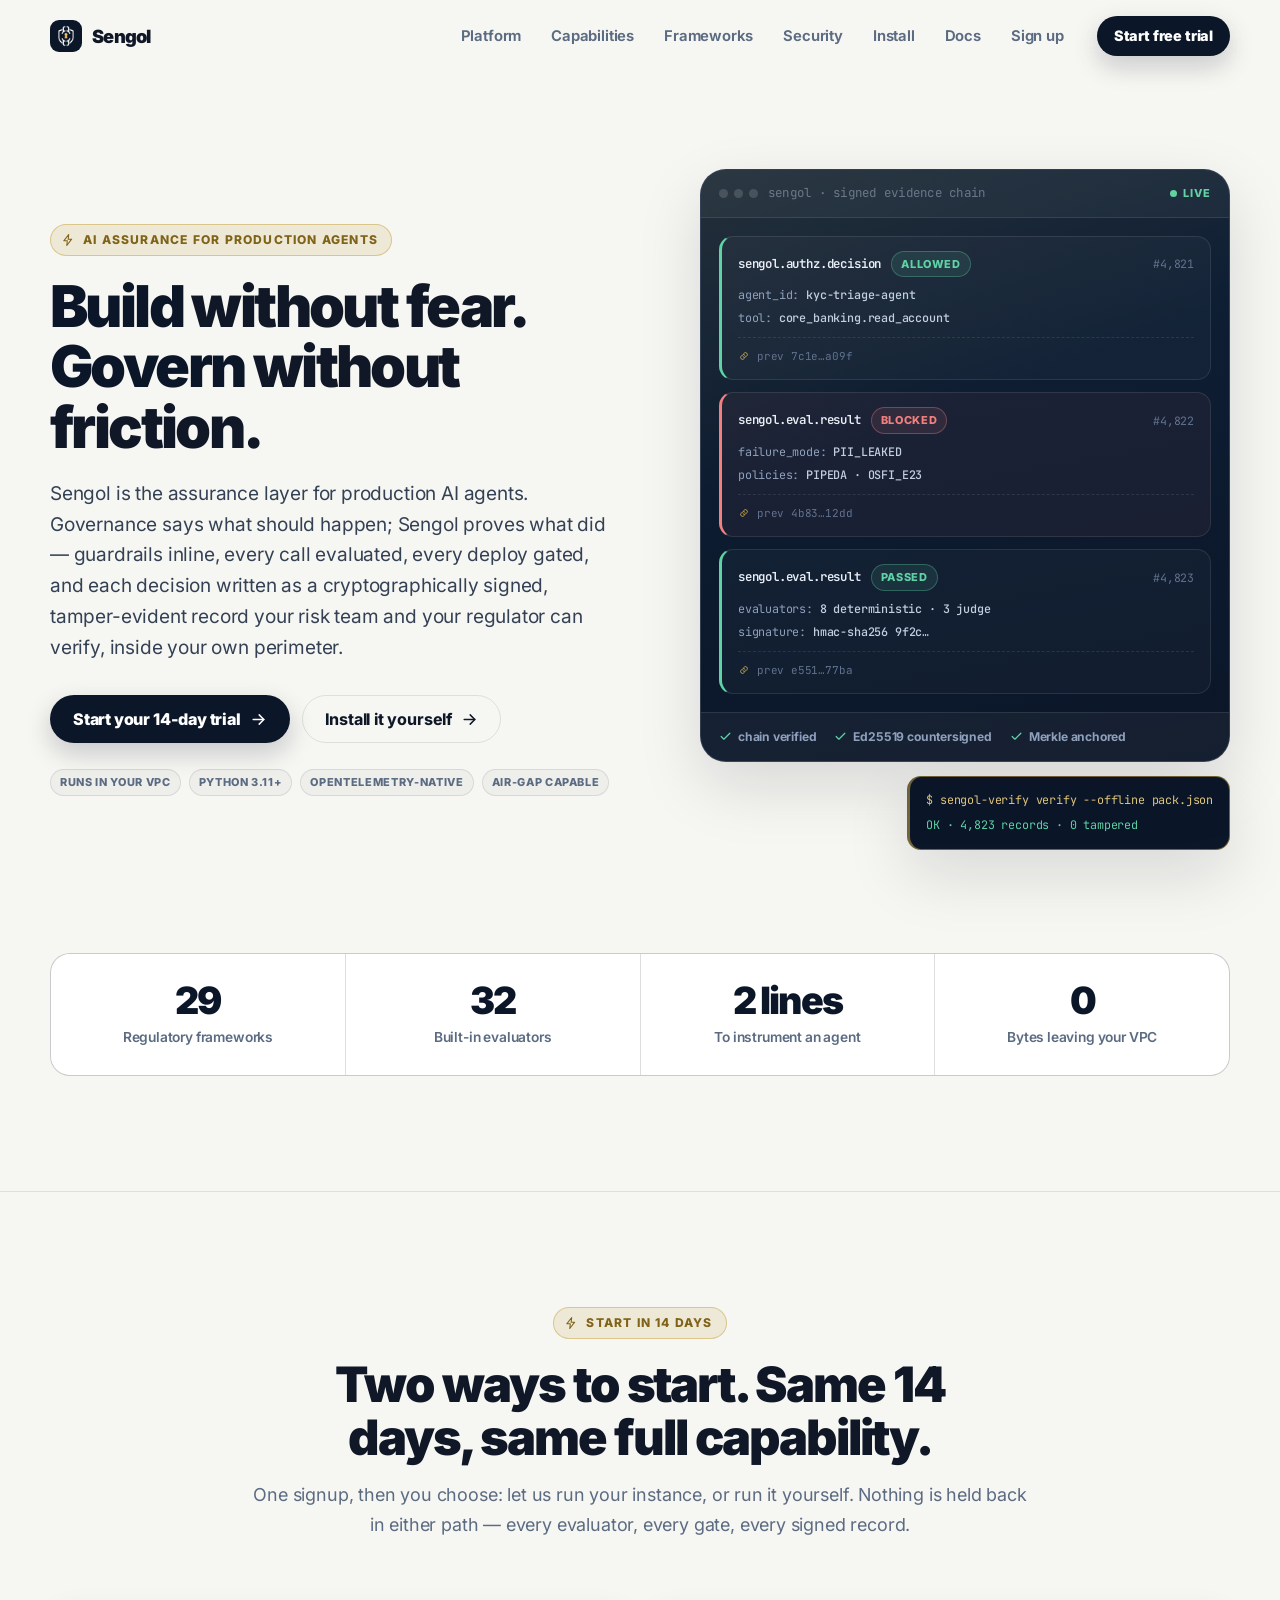
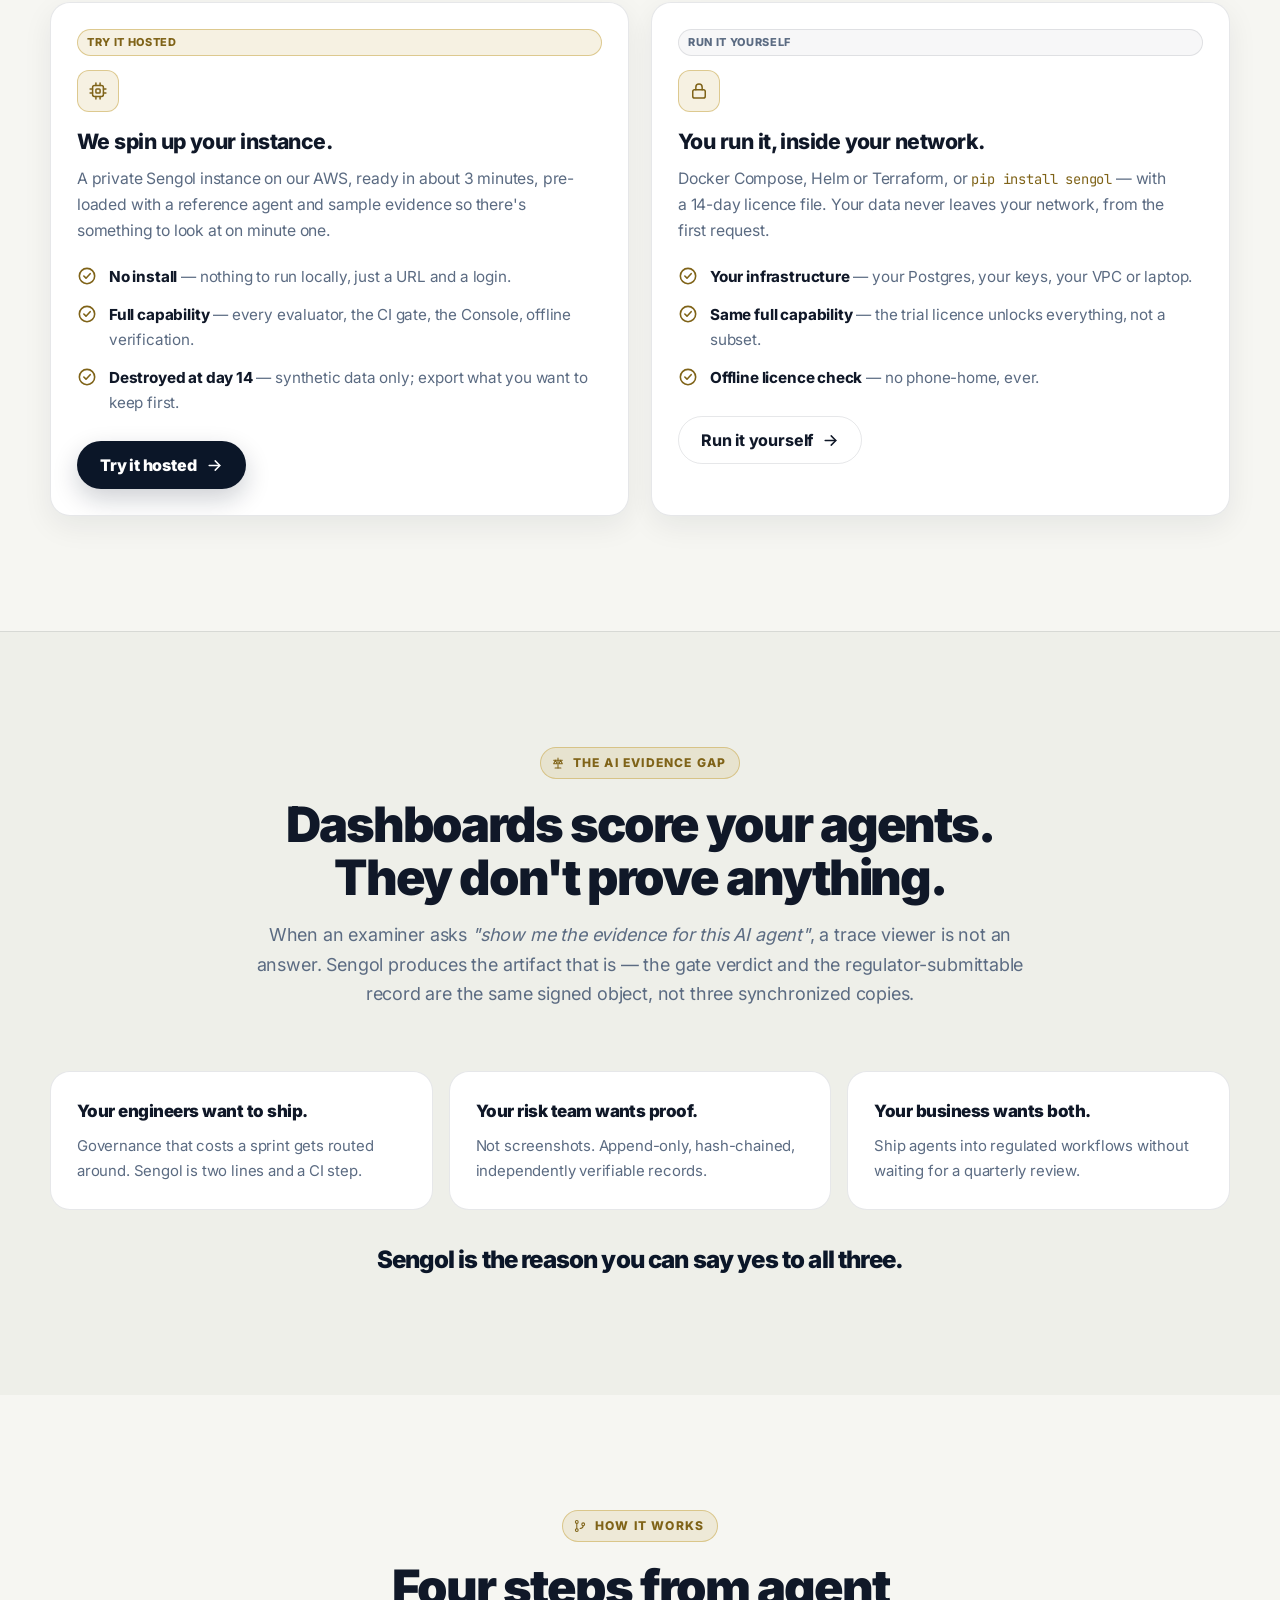
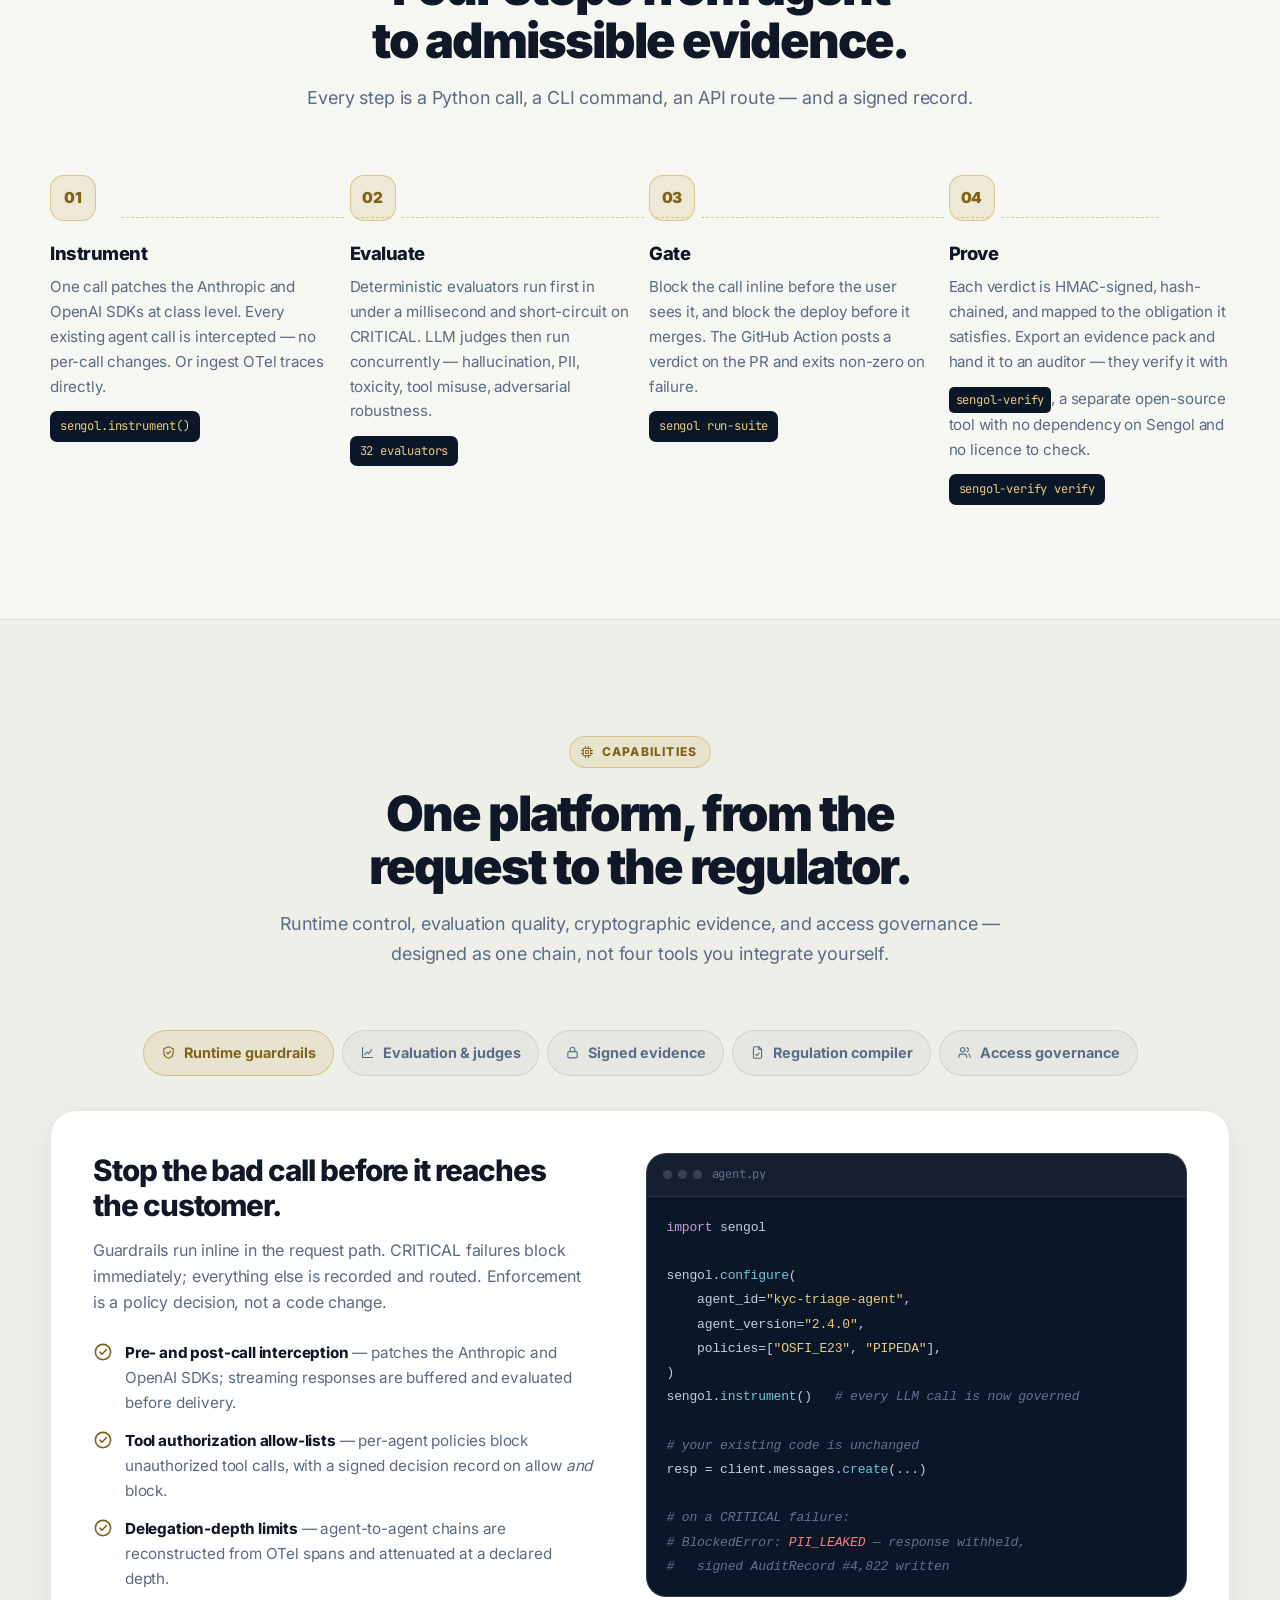
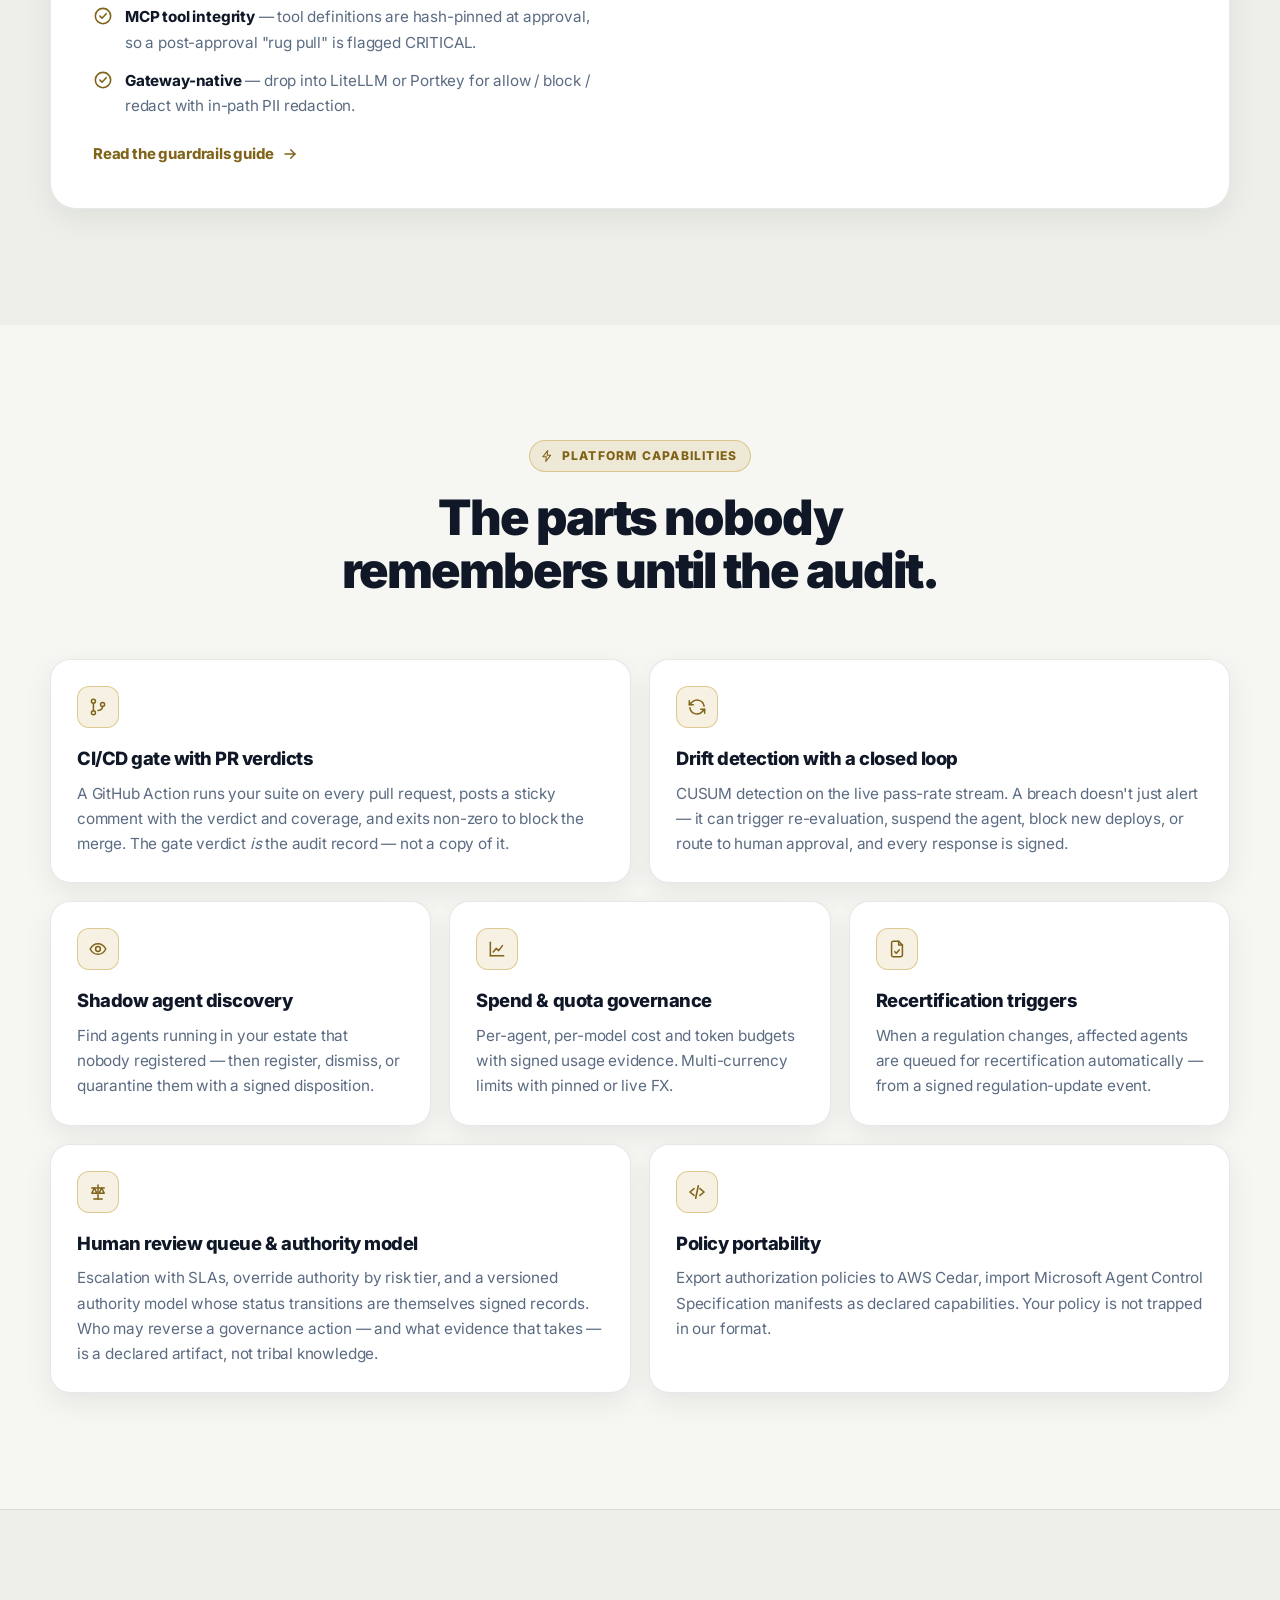
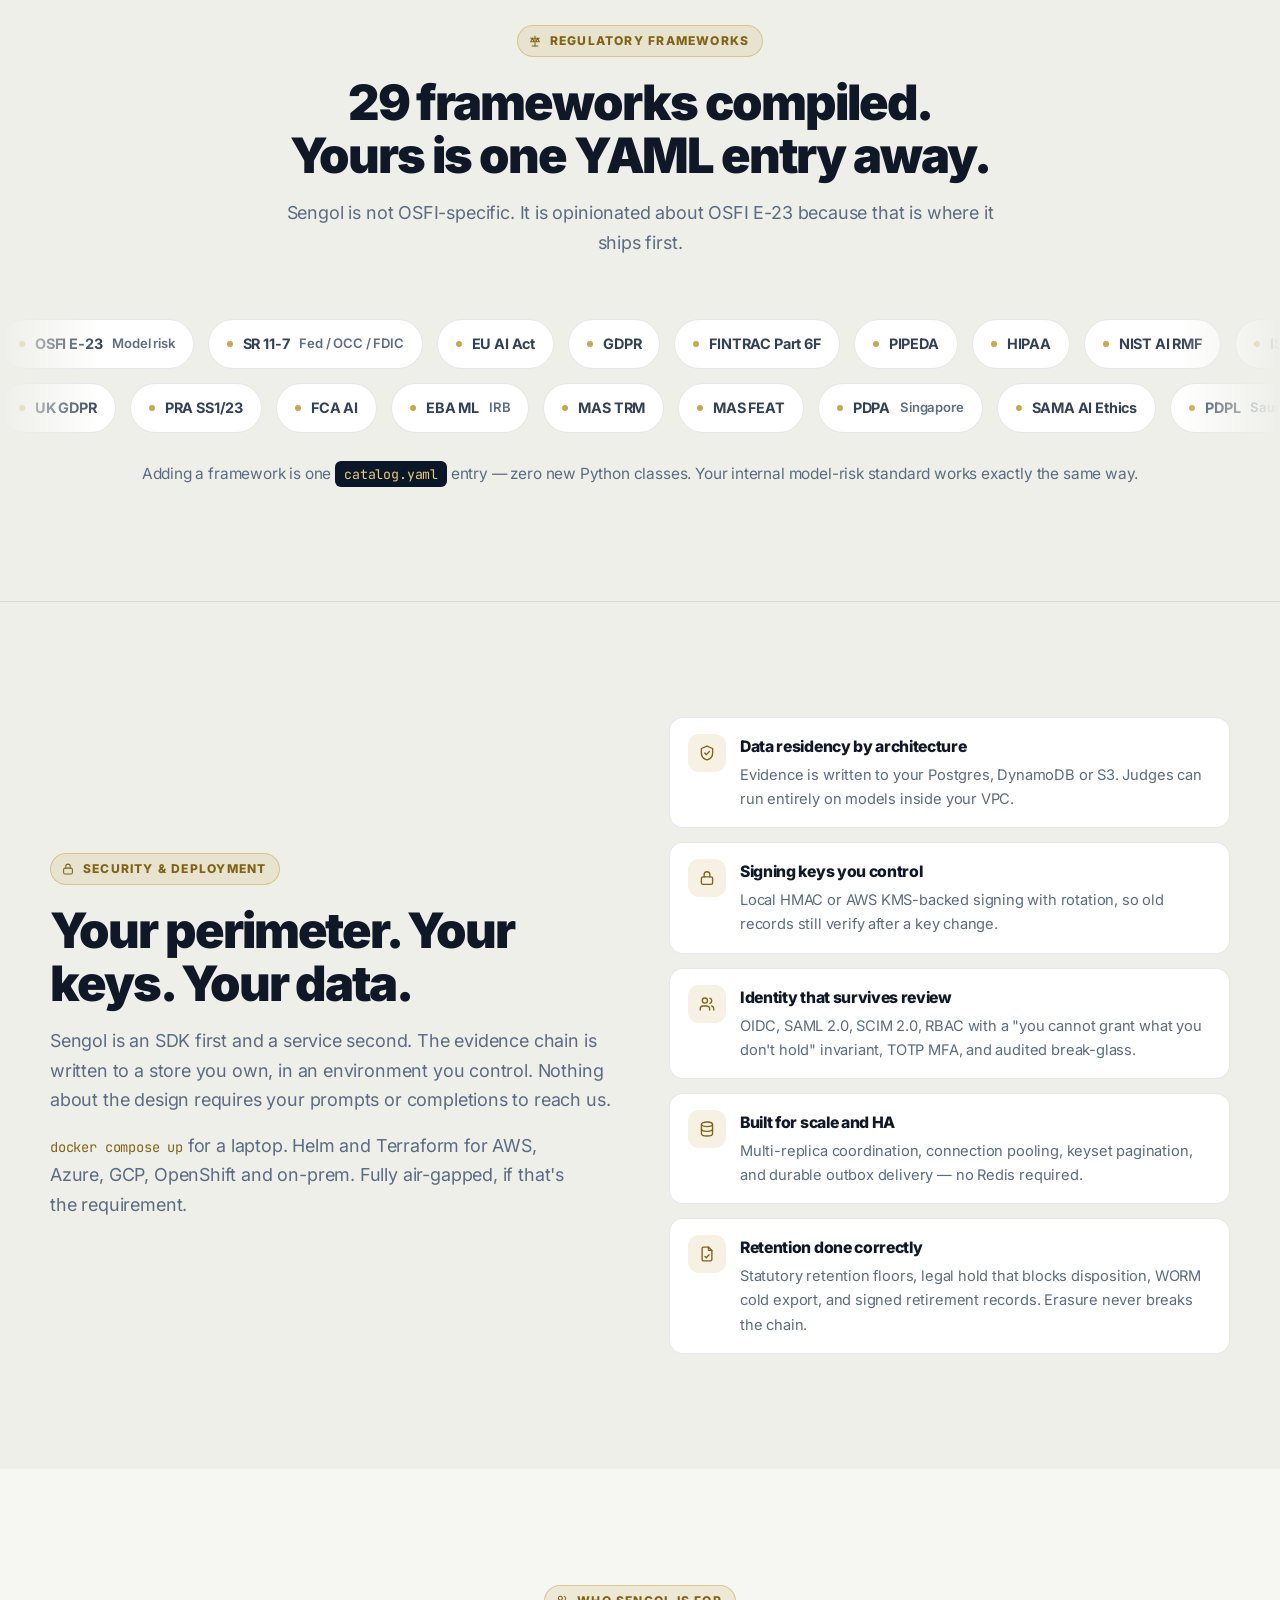
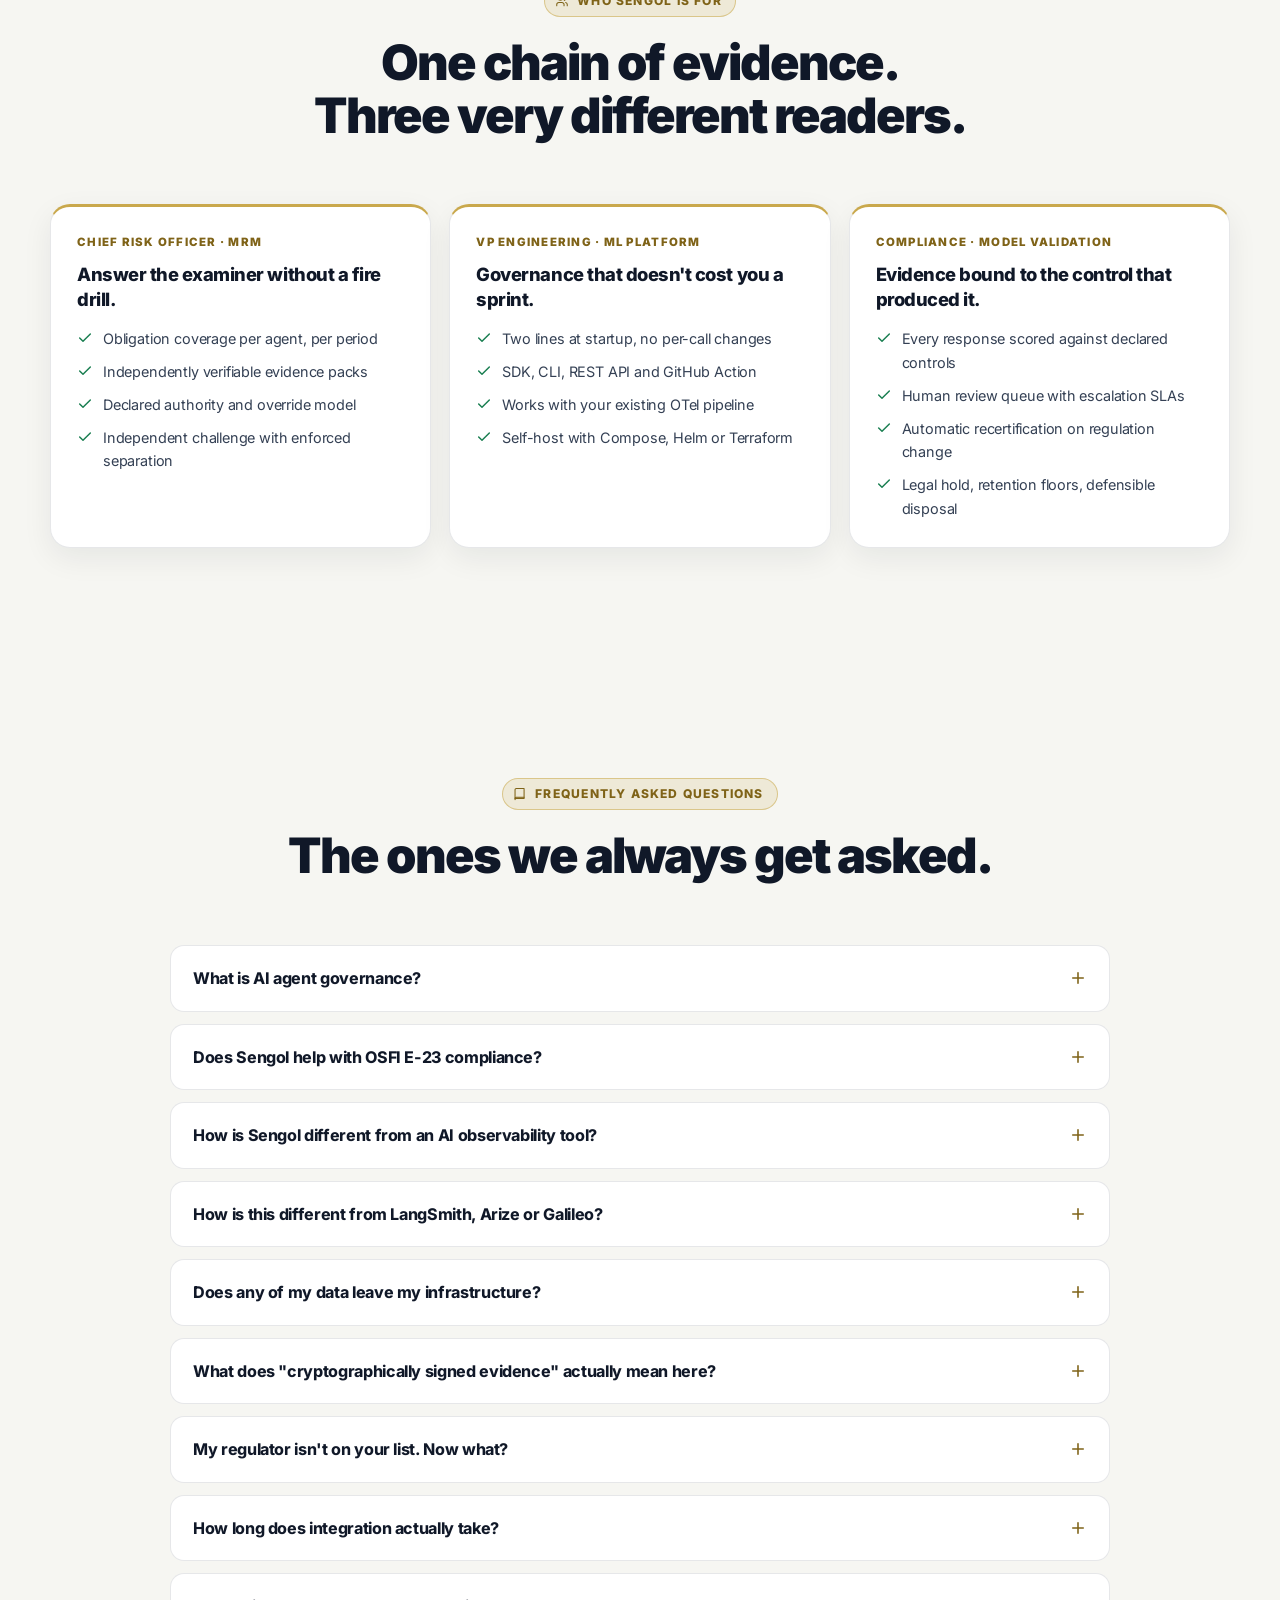
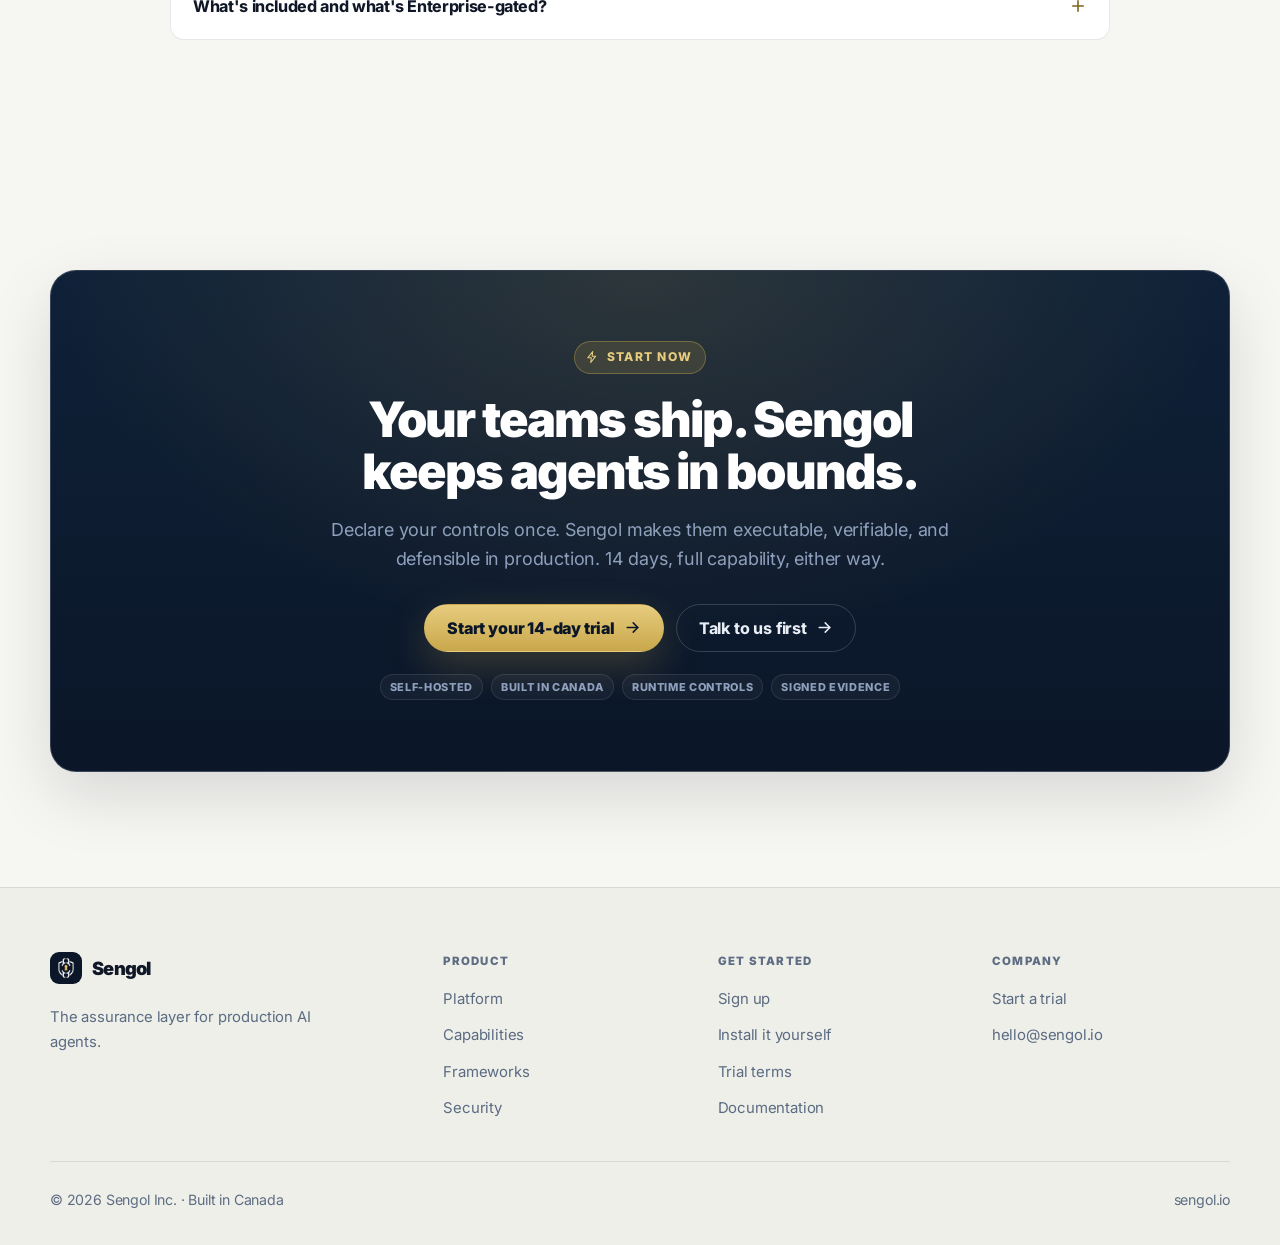
==== commit f9900f1a: "Light theme: contrast and focus fixes from review - Status chips inside the dark panels (evidence ch" ====
--- a/index.html
+++ b/index.html
@@ -533,7 +533,7 @@
             <article class="step">
               <div class="step__num">04</div>
               <h3>Prove</h3>
-              <p>Each verdict is HMAC-signed, hash-chained, and mapped to the obligation it satisfies. Export an evidence pack and hand it to an auditor — they verify it with <code style="font-family:var(--mono);font-size:0.76rem;background:var(--panel);padding:2px 6px;border-radius:5px;color:var(--gold-text)">sengol-verify</code>, a separate open-source tool with no dependency on Sengol and no licence to check.</p>
+              <p>Each verdict is HMAC-signed, hash-chained, and mapped to the obligation it satisfies. Export an evidence pack and hand it to an auditor — they verify it with <code style="font-family:var(--mono);font-size:0.76rem;background:var(--panel);padding:2px 6px;border-radius:5px;color:var(--gold-bright)">sengol-verify</code>, a separate open-source tool with no dependency on Sengol and no licence to check.</p>
               <code>sengol-verify verify</code>
             </article>
           </div>
@@ -636,7 +636,7 @@
                   <li><svg aria-hidden="true"><use href="#i-check-circle" /></svg><span><b>HMAC-SHA256 hash chain</b> — append-only, tamper-evident, with a canonical signed payload per record type.</span></li>
                   <li><svg aria-hidden="true"><use href="#i-check-circle" /></svg><span><b>Ed25519 countersignatures</b> — a second, asymmetric signature so a third party verifies without ever holding your secret.</span></li>
                   <li><svg aria-hidden="true"><use href="#i-check-circle" /></svg><span><b>Merkle anchoring</b> — periodic roots anchored to an RFC 3161 timestamp authority and Rekor, proving a record existed at a point in time.</span></li>
-                  <li><svg aria-hidden="true"><use href="#i-check-circle" /></svg><span><b>Offline verification</b> — export a portable bundle and verify it with <code style="font-family:var(--mono);font-size:0.82rem;background:var(--panel);padding:1px 6px;border-radius:5px;color:var(--gold-text)">sengol-verify</code>, a separate open-source tool that never talks to Sengol and never checks a licence.</span></li>
+                  <li><svg aria-hidden="true"><use href="#i-check-circle" /></svg><span><b>Offline verification</b> — export a portable bundle and verify it with <code style="font-family:var(--mono);font-size:0.82rem;background:var(--panel);padding:1px 6px;border-radius:5px;color:var(--gold-bright)">sengol-verify</code>, a separate open-source tool that never talks to Sengol and never checks a licence.</span></li>
                   <li><svg aria-hidden="true"><use href="#i-check-circle" /></svg><span><b>WORM-grade storage</b> — Postgres, DynamoDB, or S3 with Object Lock in COMPLIANCE mode.</span></li>
                 </ul>
                 <a class="panel__more" href="https://docs.sengol.io/concepts/audit-records">How audit records are signed<svg aria-hidden="true"><use href="#i-arrow" /></svg></a>
--- a/style.css
+++ b/style.css
@@ -62,7 +62,7 @@
       --text:        #101828;
       --text-soft:   #344054;
       --muted:       #5B6B82;
-      --faint:       #8593A8;
+      --faint:       #5E6D83;   /* 5.2:1 on white, 4.5:1 on --surface-2; still used for small text */
 
       /* lines + fills */
       --line:        rgba(16, 24, 40, 0.10);
@@ -133,6 +133,12 @@
     ul { padding: 0; list-style: none; }
     button, input { font: inherit; color: inherit; }
 
+    /* navy ring on light surfaces; inside the dark panels it would vanish,
+       so those switch to the bright gold ring */
+    .evidence :focus-visible,
+    .code :focus-visible,
+    .cta-box :focus-visible,
+    .cta-box .access-form input:focus-visible { outline-color: var(--gold-bright); }
     :focus-visible {
       outline: 2px solid var(--navy);
       outline-offset: 3px;
@@ -315,6 +321,14 @@
     .chip--ok    { border-color: rgba(27,127,82,0.35); background: rgba(27,127,82,0.09); color: var(--ok); }
     .chip--crit  { border-color: rgba(180,35,24,0.32); background: rgba(180,35,24,0.07); color: var(--crit); }
     .chip--info  { border-color: rgba(14,110,128,0.32); background: rgba(14,110,128,0.08); color: var(--info); }
+    /* the same chips inside a dark panel use the dark-panel signal colours */
+    .evidence .chip,
+    .code .chip,
+    .cta-box .chip     { border-color: var(--panel-line-strong); background: var(--panel-fill); color: var(--panel-muted); }
+    .evidence .chip--ok,   .code .chip--ok,   .cta-box .chip--ok   { border-color: rgba(95,211,166,0.32);  background: rgba(95,211,166,0.10);  color: var(--ok-dark); }
+    .evidence .chip--crit, .code .chip--crit, .cta-box .chip--crit { border-color: rgba(242,128,126,0.34); background: rgba(242,128,126,0.10); color: var(--crit-dark); }
+    .evidence .chip--info, .code .chip--info, .cta-box .chip--info { border-color: rgba(111,200,216,0.30); background: rgba(111,200,216,0.09); color: var(--info-dark); }
+    .evidence .chip--gold, .code .chip--gold, .cta-box .chip--gold { border-color: rgba(201,168,76,0.40);  background: var(--gold-dim);        color: var(--gold-bright); }
 
     /* card ----------------------------------------------------- */
     .card {
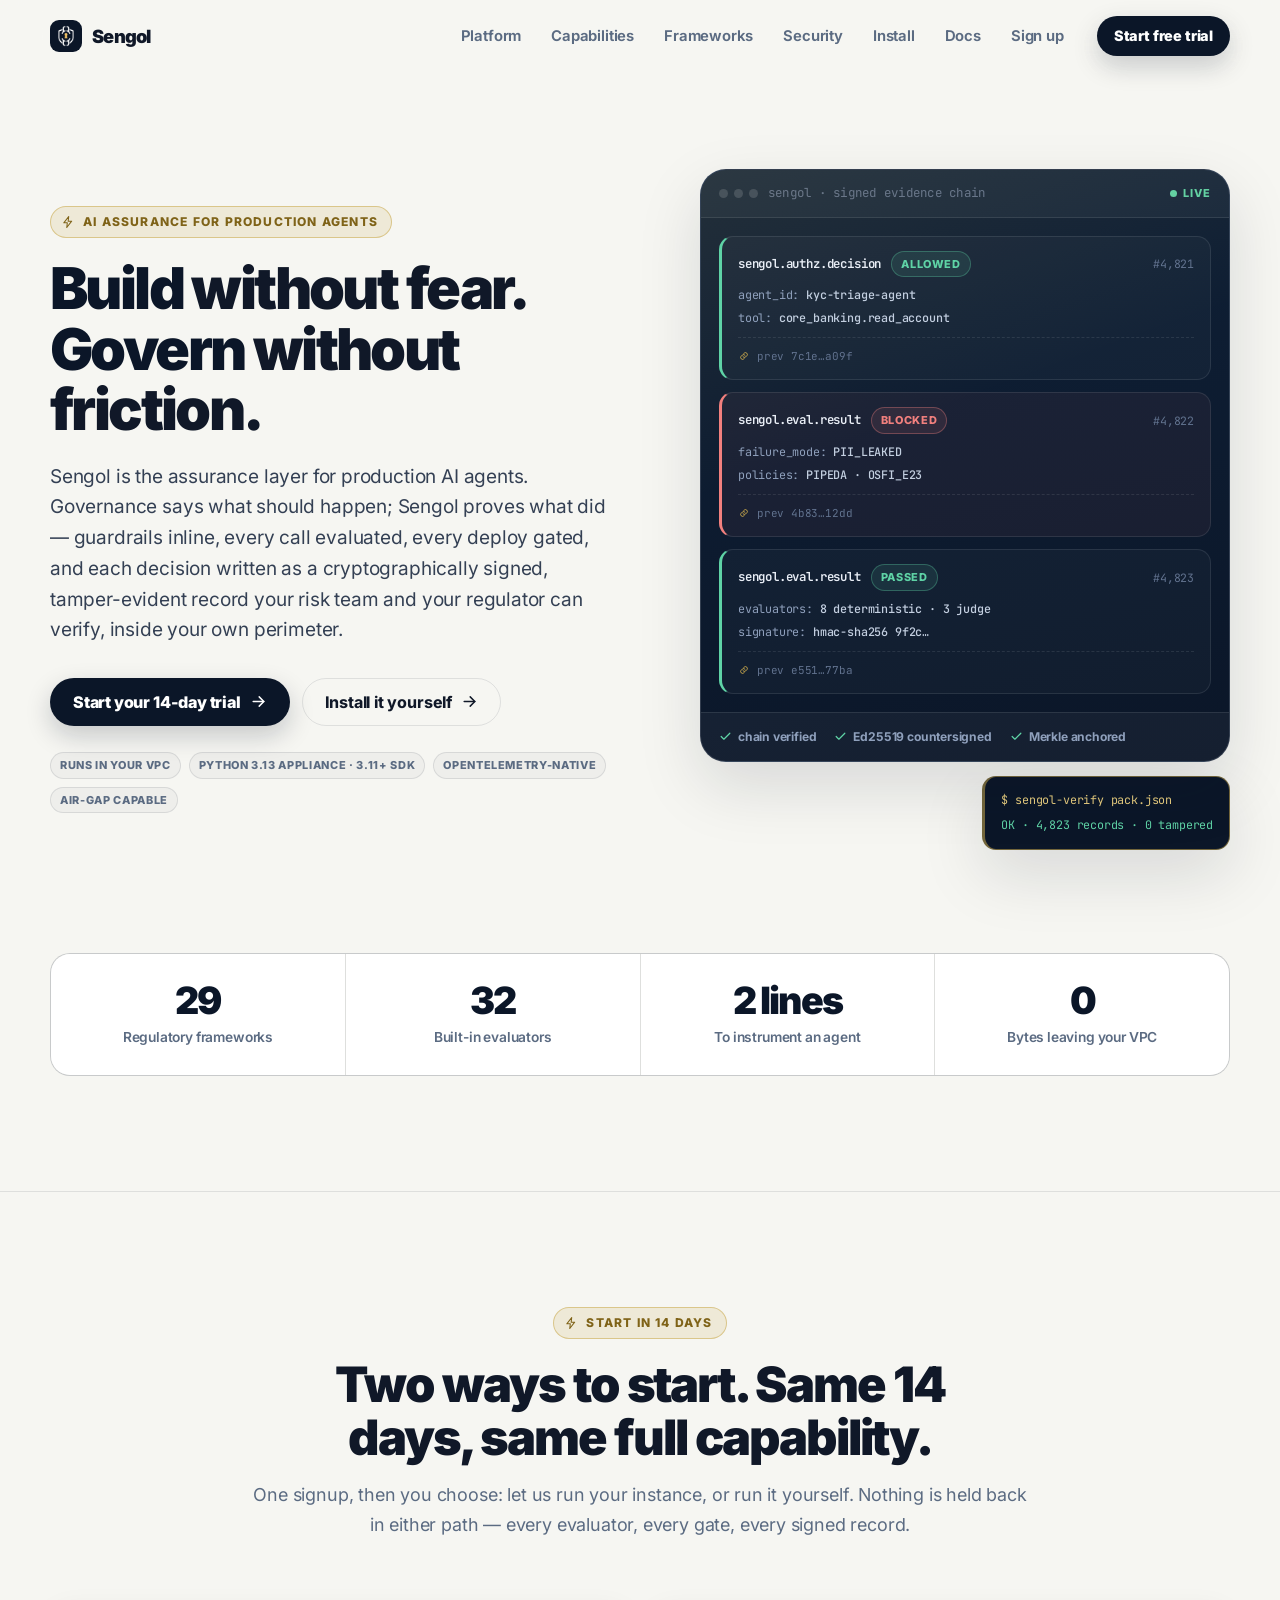
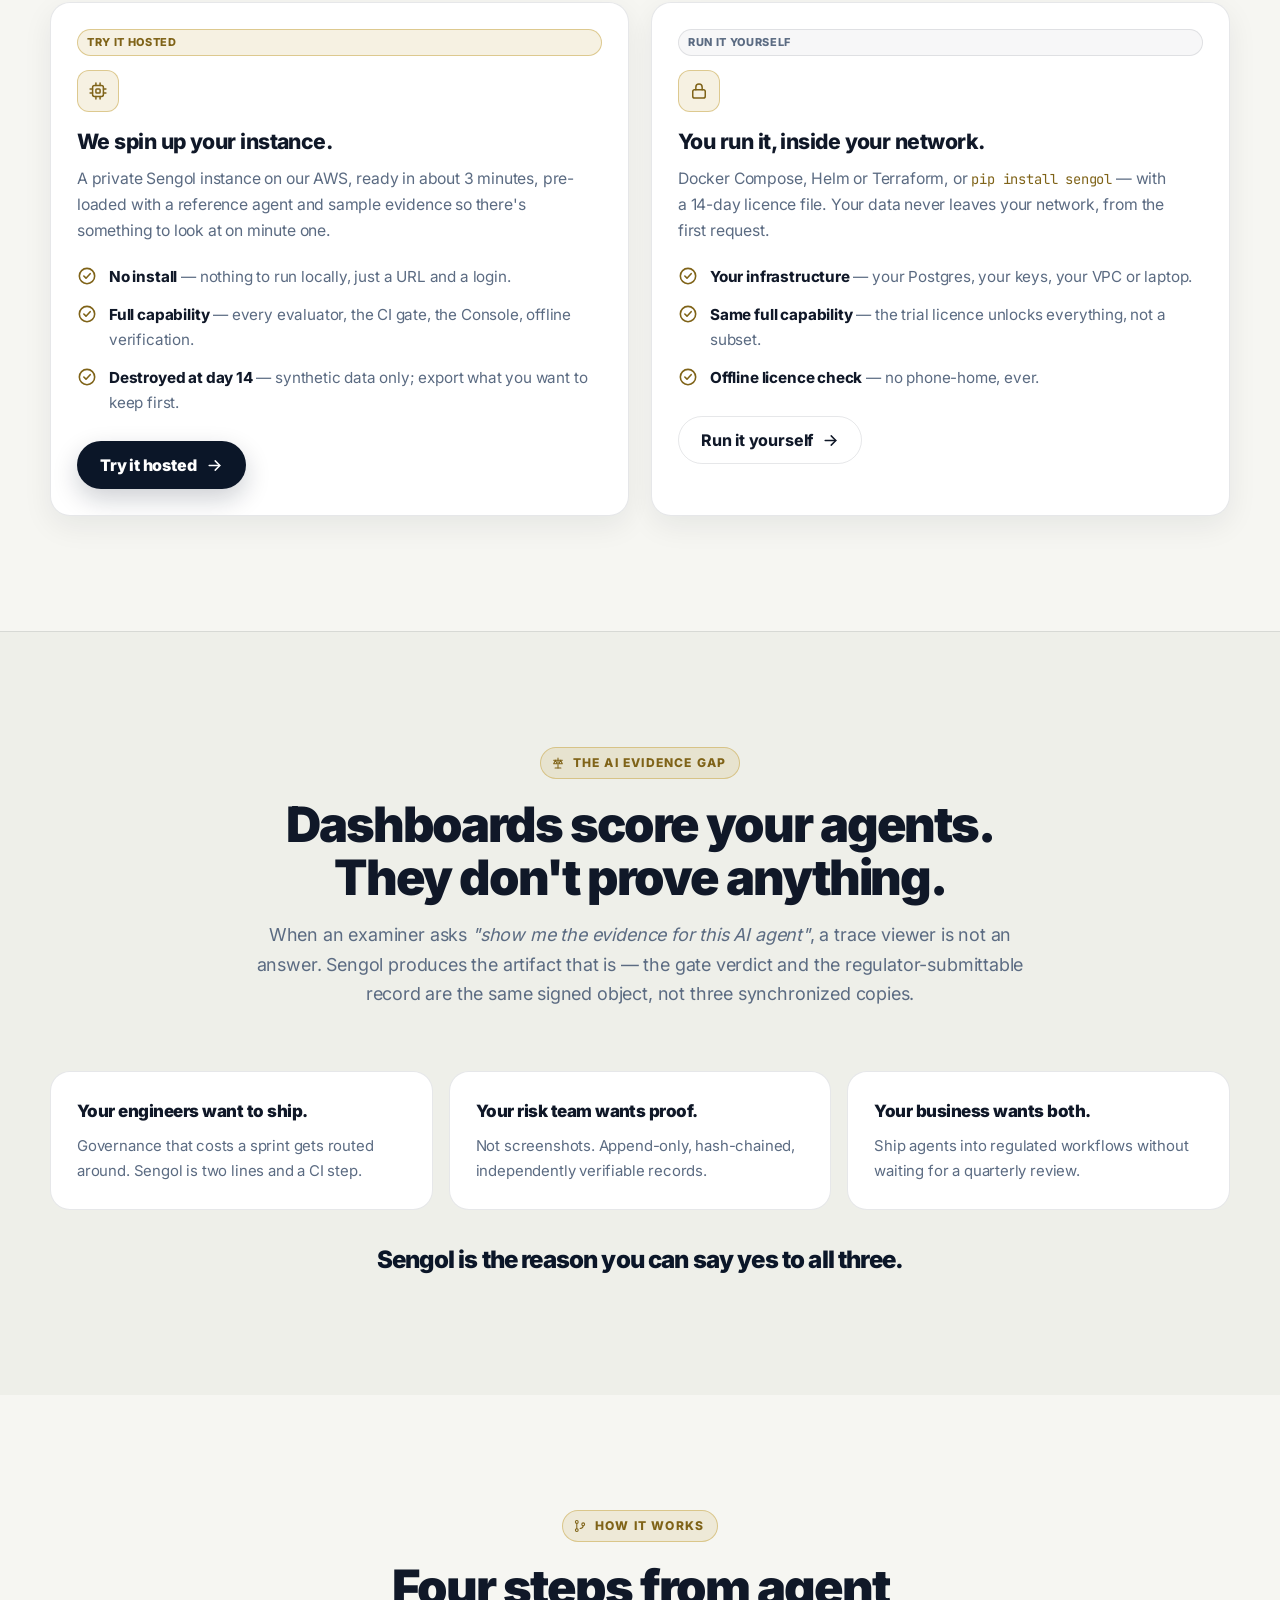
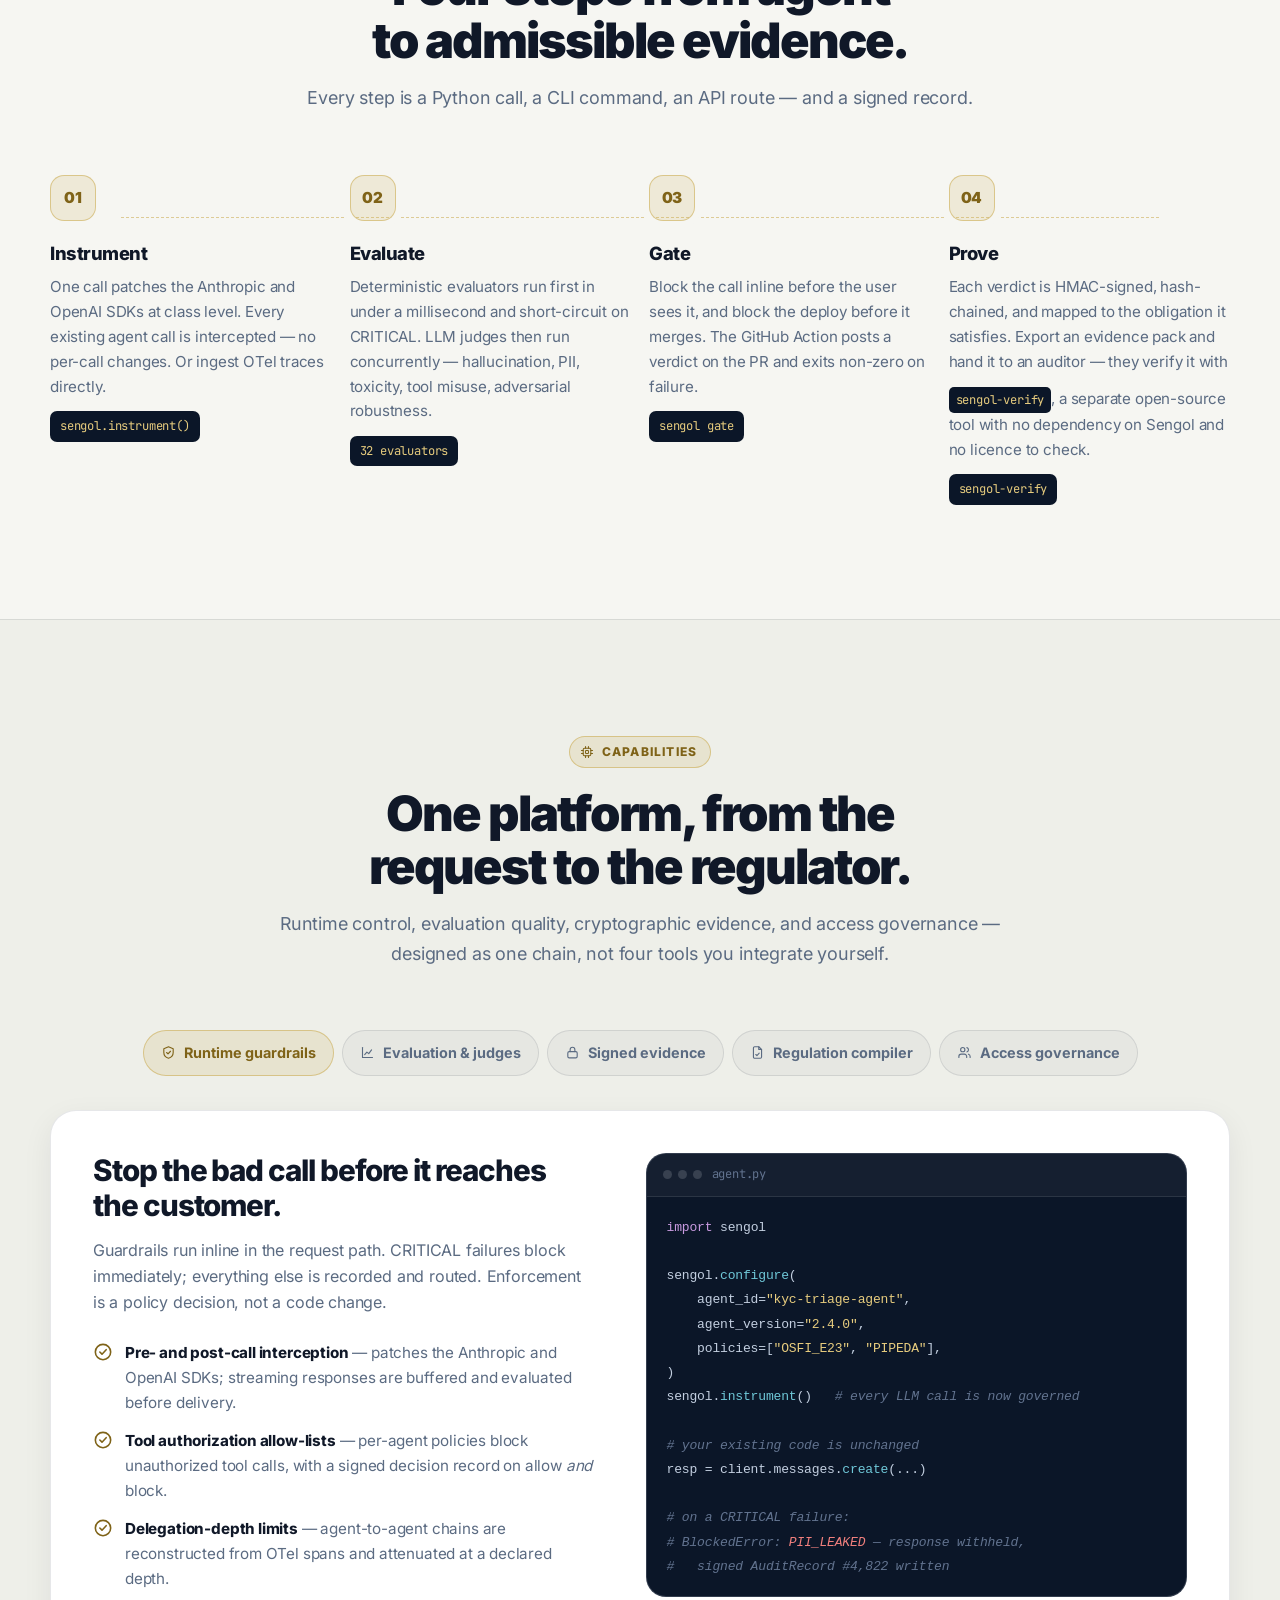
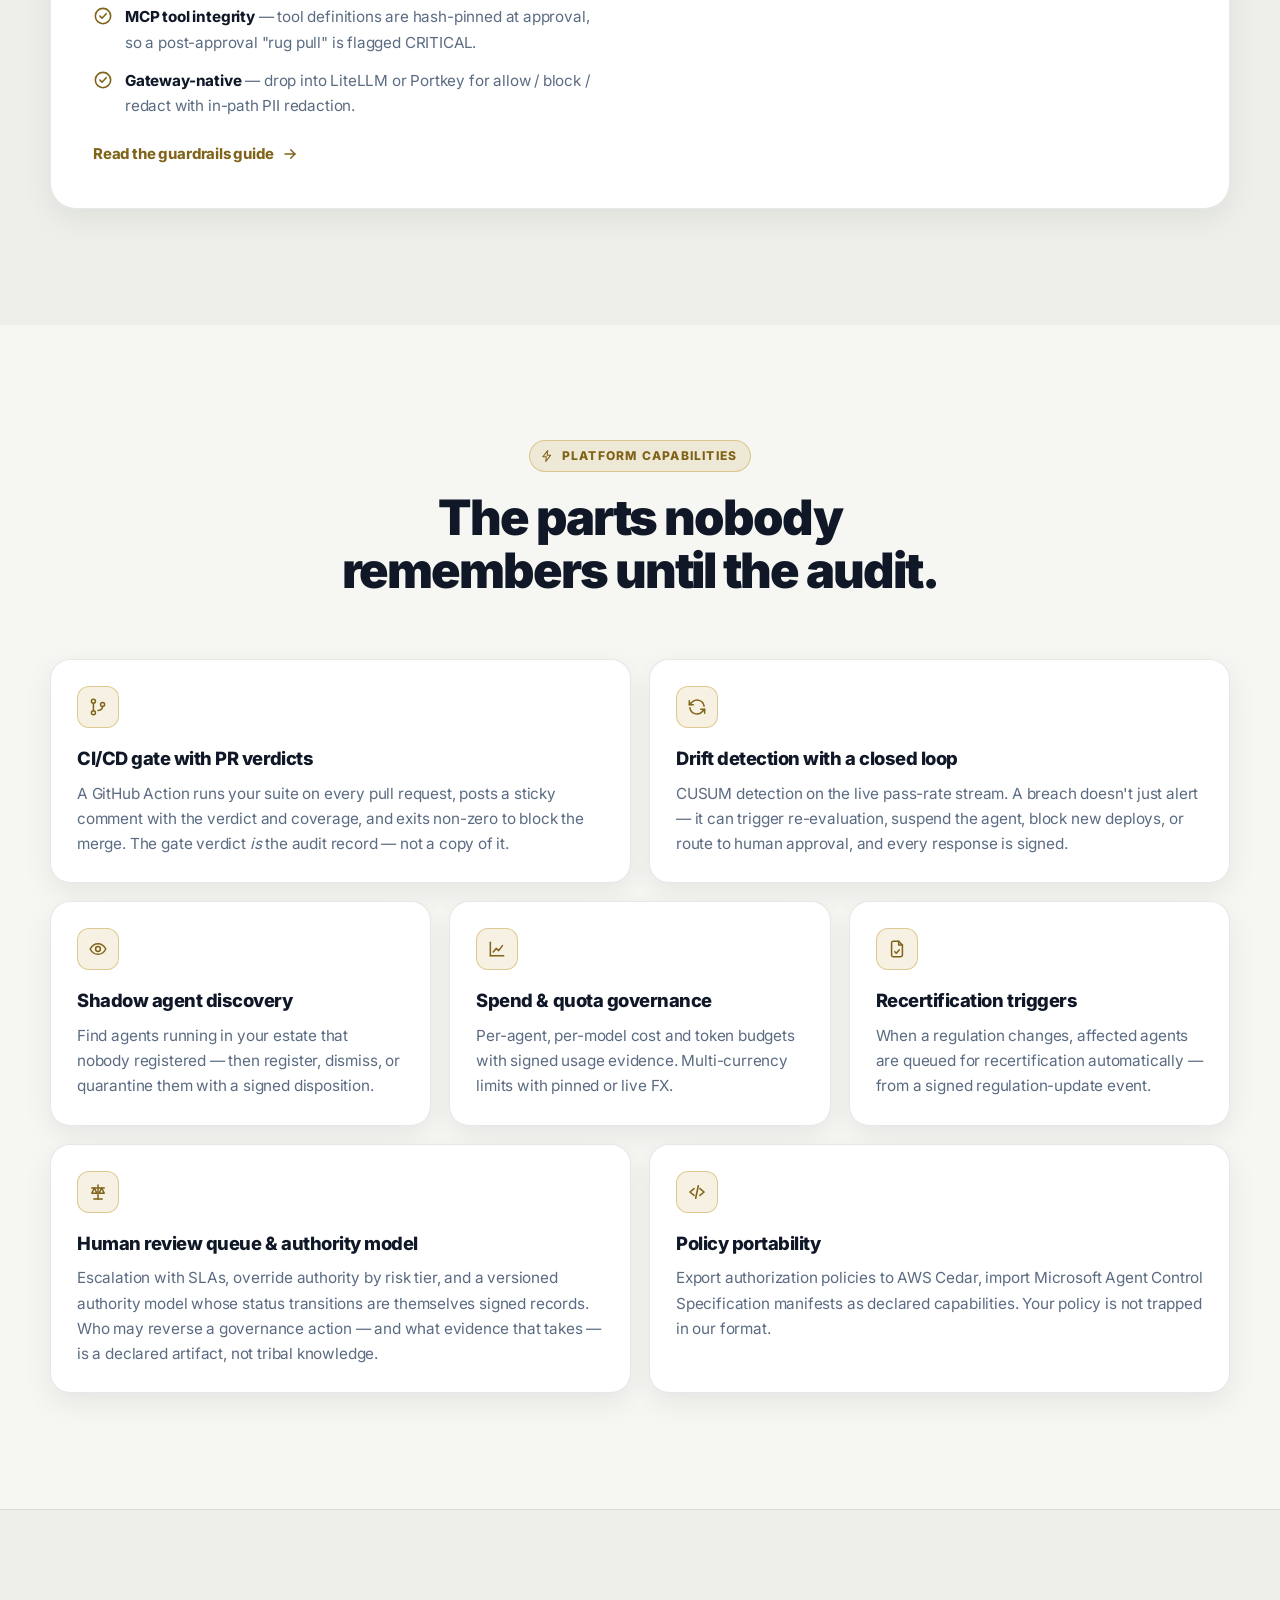
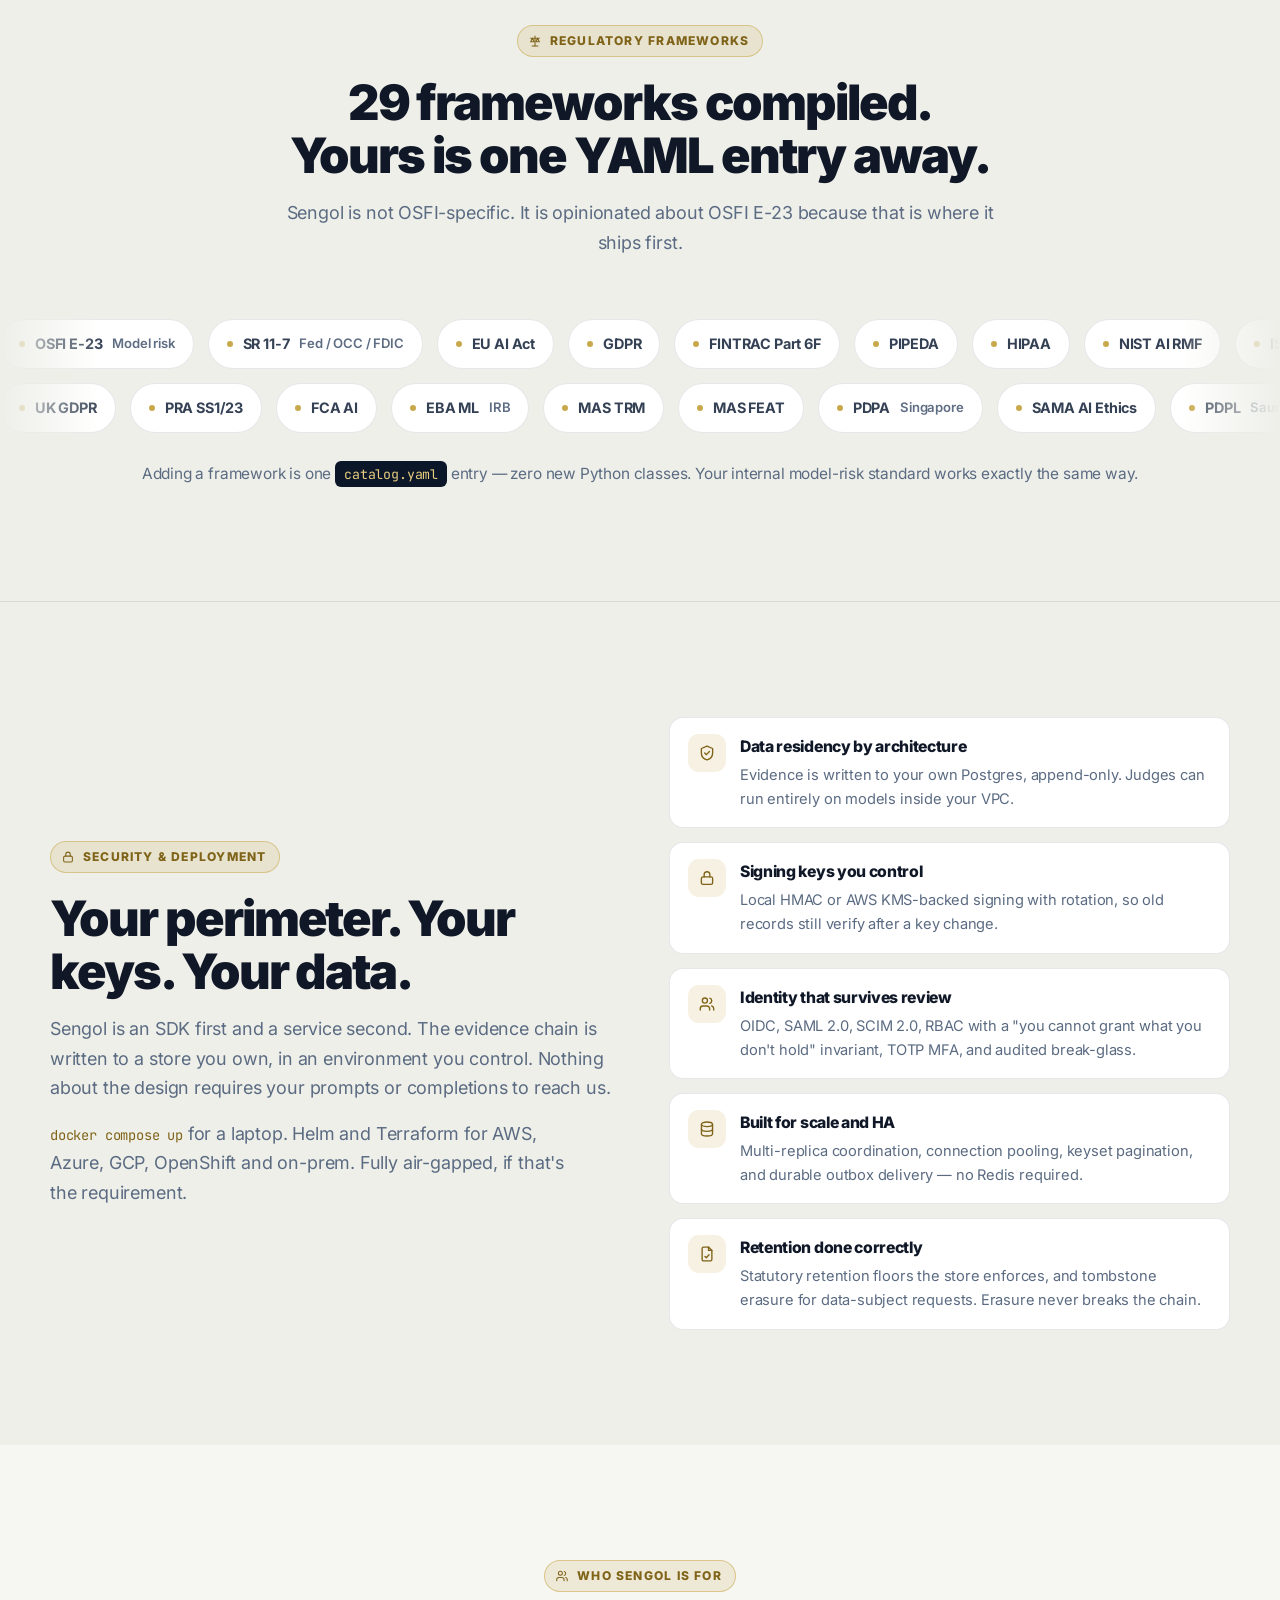
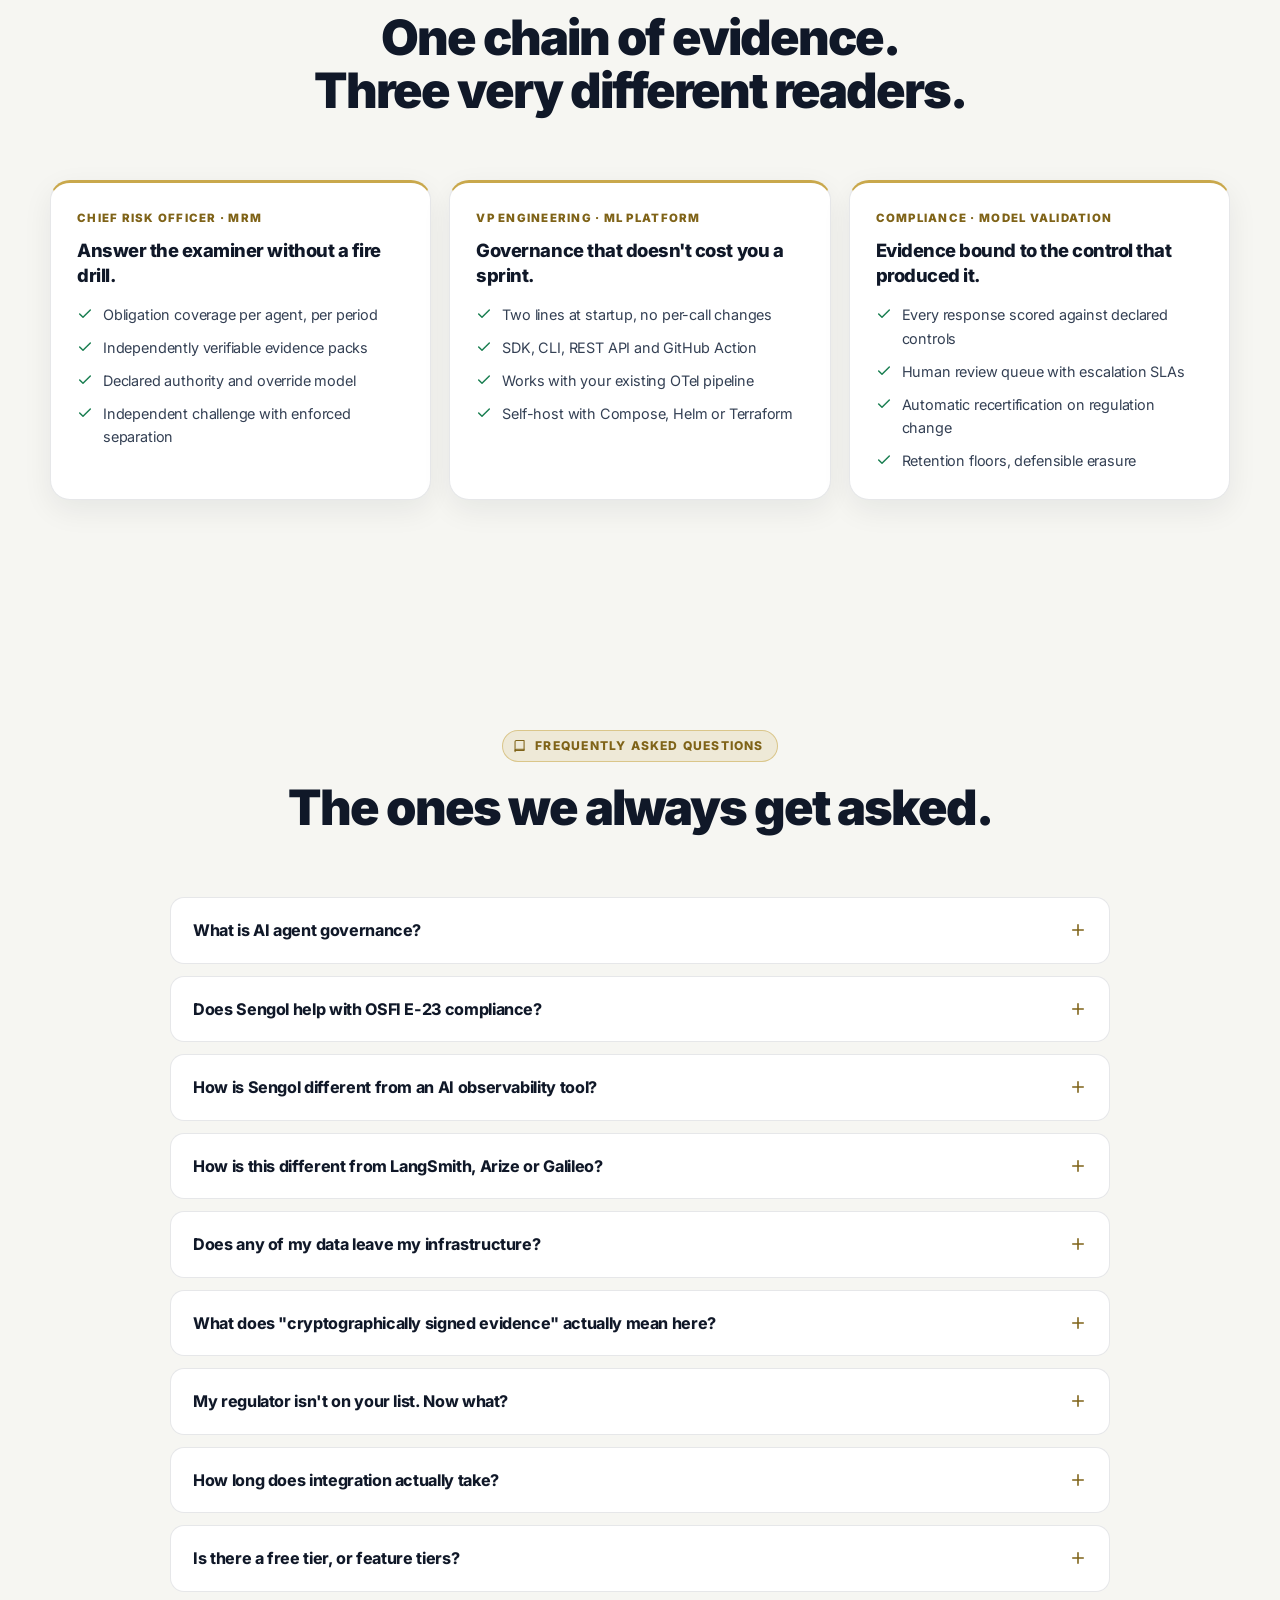
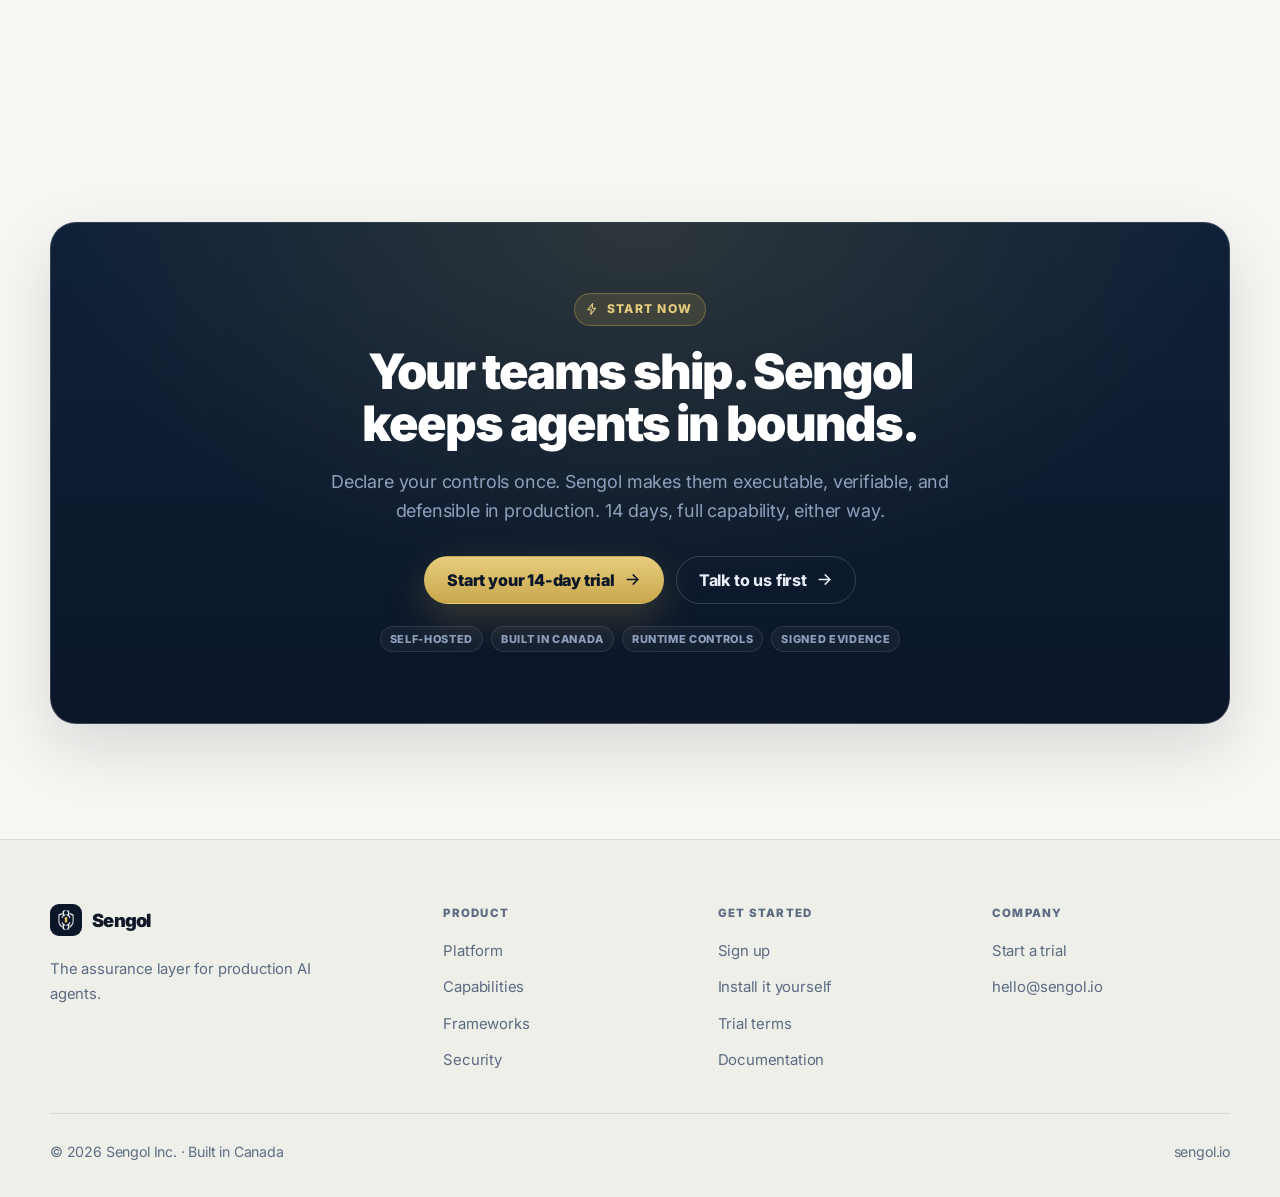
==== commit 28e0de6f: "Bring the copy in line with the decisions and add a claims register The site said there was a free c" ====
--- a/index.html
+++ b/index.html
@@ -78,7 +78,7 @@
       "publisher": {
         "@id": "https://sengol.io/#organization"
       },
-      "softwareRequirements": "Python 3.11 or later",
+      "softwareRequirements": "Appliance image on Python 3.13; SDK supports Python 3.11 or later",
       "description": "Sengol is the assurance layer for production AI agents. It runs runtime guardrails inline, evaluates every model call with 32 deterministic and LLM-judge evaluators, gates deployments in CI/CD, and records every decision as a cryptographically signed, hash-chained audit record that a third party can verify offline.",
       "featureList": [
         "Runtime guardrails and tool authorization for AI agents",
@@ -90,7 +90,7 @@
         "29 regulatory frameworks including OSFI E-23, EU AI Act, NIST AI RMF and ISO/IEC 42001",
         "Model drift detection with automated response policies",
         "Segregation of duties, SSO, SCIM and resource-scoped access",
-        "Retention, legal hold and right-to-erasure"
+        "Retention floors and right-to-erasure"
       ],
       "isAccessibleForFree": false
     },
@@ -135,7 +135,7 @@
           "name": "Does any of my data leave my infrastructure?",
           "acceptedAnswer": {
             "@type": "Answer",
-            "text": "Not by design. The SDK writes to an audit store you own — your Postgres, DynamoDB or S3 — in your own environment. Deploy with Docker Compose, Helm or Terraform inside your VPC, or fully air-gapped. If you use a hosted LLM judge, that provider sees the judge prompt; run a local model instead and nothing leaves at all."
+            "text": "Not by design. The SDK writes to an audit store you own — your own Postgres — in your own environment. Deploy with Docker Compose, Helm or Terraform inside your VPC, or fully air-gapped. If you use a hosted LLM judge, that provider sees the judge prompt; run a local model instead and nothing leaves at all."
           }
         },
         {
@@ -164,10 +164,10 @@
         },
         {
           "@type": "Question",
-          "name": "What's included and what's Enterprise-gated?",
+          "name": "Is there a free tier, or feature tiers?",
           "acceptedAnswer": {
             "@type": "Answer",
-            "text": "Included: the SDK, every built-in evaluator, the signed audit store, offline verification, the local Console, the CLI and the CI gate. Enterprise-gated: the certified regulatory packs and PDF reports, the Judge Builder pipeline, and managed deployment tooling — Helm, Terraform, air-gapped install and the hosted API."
+            "text": "No. Sengol is proprietary software from version 2.0 and there is no free tier and no feature tiers: one licence unlocks the whole appliance — the SDK, every evaluator, the signed audit store, the Console, the CLI and CI gate, judge governance, ControlBook-driven reports, and the Docker Compose, Helm and Terraform installs, air-gapped or not. The 14-day trial is the full product. The one exception runs the other way: sengol-verify, the offline verifier, is a separate Apache-2.0 tool that needs no licence at all."
           }
         }
       ]
@@ -345,7 +345,7 @@
 
               <div class="hero__meta">
                 <span class="chip">Runs in your VPC</span>
-                <span class="chip">Python 3.11+</span>
+                <span class="chip">Python 3.13 appliance · 3.11+ SDK</span>
                 <span class="chip">OpenTelemetry-native</span>
                 <span class="chip">Air-gap capable</span>
               </div>
@@ -409,7 +409,7 @@
               </div>
 
               <div class="verify-float" aria-hidden="true">
-                <code>$ sengol-verify verify --offline pack.json</code>
+                <code>$ sengol-verify pack.json</code>
                 <p>OK · 4,823 records · 0 tampered</p>
               </div>
             </div>
@@ -528,13 +528,13 @@
               <div class="step__num">03</div>
               <h3>Gate</h3>
               <p>Block the call inline before the user sees it, and block the deploy before it merges. The GitHub Action posts a verdict on the PR and exits non-zero on failure.</p>
-              <code>sengol run-suite</code>
+              <code>sengol gate</code>
             </article>
             <article class="step">
               <div class="step__num">04</div>
               <h3>Prove</h3>
               <p>Each verdict is HMAC-signed, hash-chained, and mapped to the obligation it satisfies. Export an evidence pack and hand it to an auditor — they verify it with <code style="font-family:var(--mono);font-size:0.76rem;background:var(--panel);padding:2px 6px;border-radius:5px;color:var(--gold-bright)">sengol-verify</code>, a separate open-source tool with no dependency on Sengol and no licence to check.</p>
-              <code>sengol-verify verify</code>
+              <code>sengol-verify</code>
             </article>
           </div>
         </div>
@@ -604,13 +604,13 @@
                   <li><svg aria-hidden="true"><use href="#i-check-circle" /></svg><span><b>Trajectory evaluation</b> — score the whole agent run, not just the final message: tool order, argument schemas, forbidden tools, intent resolution.</span></li>
                   <li><svg aria-hidden="true"><use href="#i-check-circle" /></svg><span><b>Ensembles and flake tolerance</b> — unanimous, majority or weighted vote; repeat an LLM check N times and require M passes.</span></li>
                   <li><svg aria-hidden="true"><use href="#i-check-circle" /></svg><span><b>Red teaming</b> — pluggable adversarial backends (Garak, PyRIT) surface probe breaches as CRITICAL findings.</span></li>
-                  <li><svg aria-hidden="true"><use href="#i-check-circle" /></svg><span><b>Own your judge</b> <span class="chip chip--gold">Enterprise</span> — mine your traces, calibrate against human labels, fine-tune a small model in your VPC, and gate it on TPR/TNR, Cohen's κ and position consistency before promotion.</span></li>
+                  <li><svg aria-hidden="true"><use href="#i-check-circle" /></svg><span><b>Own your judge</b> — your reviewers' signed decisions export as labelled training data; you train a candidate on your own ML platform, and Sengol calibrates it against the Judge Qualification Standard (TPR/TNR, Cohen's κ) and promotes it by signed id. Sengol never trains a model.</span></li>
                 </ul>
                 <a class="panel__more" href="https://docs.sengol.io/reference/evaluator-library">Browse the evaluator library<svg aria-hidden="true"><use href="#i-arrow" /></svg></a>
               </div>
               <div class="code">
-                <div class="code__bar"><span class="dots" aria-hidden="true"><i></i><i></i><i></i></span> ci · sengol run-suite</div>
-<pre><code><span class="c">$ sengol run-suite --controlbook osfi_e23.yaml \
+                <div class="code__bar"><span class="dots" aria-hidden="true"><i></i><i></i><i></i></span> ci · sengol gate</div>
+<pre><code><span class="c">$ sengol gate --controlbook osfi_e23.yaml \
     --dataset-path suites/kyc.jsonl --min-pass 0.95</span>
 
 evaluating  128 cases · 11 evaluators
@@ -637,13 +637,13 @@
                   <li><svg aria-hidden="true"><use href="#i-check-circle" /></svg><span><b>Ed25519 countersignatures</b> — a second, asymmetric signature so a third party verifies without ever holding your secret.</span></li>
                   <li><svg aria-hidden="true"><use href="#i-check-circle" /></svg><span><b>Merkle anchoring</b> — periodic roots anchored to an RFC 3161 timestamp authority and Rekor, proving a record existed at a point in time.</span></li>
                   <li><svg aria-hidden="true"><use href="#i-check-circle" /></svg><span><b>Offline verification</b> — export a portable bundle and verify it with <code style="font-family:var(--mono);font-size:0.82rem;background:var(--panel);padding:1px 6px;border-radius:5px;color:var(--gold-bright)">sengol-verify</code>, a separate open-source tool that never talks to Sengol and never checks a licence.</span></li>
-                  <li><svg aria-hidden="true"><use href="#i-check-circle" /></svg><span><b>WORM-grade storage</b> — Postgres, DynamoDB, or S3 with Object Lock in COMPLIANCE mode.</span></li>
+                  <li><svg aria-hidden="true"><use href="#i-check-circle" /></svg><span><b>Append-only Postgres store</b> — tamper-evident by the hash chain and the signatures, not by trusting the storage vendor.</span></li>
                 </ul>
                 <a class="panel__more" href="https://docs.sengol.io/concepts/audit-records">How audit records are signed<svg aria-hidden="true"><use href="#i-arrow" /></svg></a>
               </div>
               <div class="code">
                 <div class="code__bar"><span class="dots" aria-hidden="true"><i></i><i></i><i></i></span> examiner's laptop · air-gapped</div>
-<pre><code><span class="c">$ sengol-verify verify --offline pack.json</span>
+<pre><code><span class="c">$ sengol-verify pack.json</span>
 
 bundle       kyc-triage-agent · 2026-Q2
 records      4,823
@@ -669,7 +669,7 @@
                   <li><svg aria-hidden="true"><use href="#i-check-circle" /></svg><span><b>Bring your own policy</b> — an internal standard is one YAML entry. No new code, same signed evidence, same reports.</span></li>
                   <li><svg aria-hidden="true"><use href="#i-check-circle" /></svg><span><b>Cross-framework crosswalk</b> — one control node maps to many regimes, so a single run answers OSFI and the AI Act at once. OWASP ASI coverage included.</span></li>
                   <li><svg aria-hidden="true"><use href="#i-check-circle" /></svg><span><b>Obligation coverage, live</b> — see which obligations are covered, by which evaluator, by which record — and which are not.</span></li>
-                  <li><svg aria-hidden="true"><use href="#i-check-circle" /></svg><span><b>Regulator-shaped reports</b> <span class="chip chip--gold">Enterprise</span> — JSON evidence pack and CRO-readable PDF, driven by your ControlBook.</span></li>
+                  <li><svg aria-hidden="true"><use href="#i-check-circle" /></svg><span><b>Regulator-shaped reports</b> — JSON evidence pack and CRO-readable PDF, driven by your ControlBook.</span></li>
                 </ul>
                 <a class="panel__more" href="https://docs.sengol.io/concepts/controlbook">Read the ControlBook guide<svg aria-hidden="true"><use href="#i-arrow" /></svg></a>
               </div>
@@ -697,14 +697,14 @@
           <div class="panel" id="panel-access" role="tabpanel" aria-labelledby="tab-access" tabindex="0" hidden>
             <div class="panel__grid">
               <div>
-                <h3>Enterprise identity, segregation of duties, and legal hold.</h3>
+                <h3>Identity, segregation of duties, retention and erasure.</h3>
                 <p>Governance software that can't govern its own operators isn't evidence. Sengol enforces who may approve what, records it, and signs it.</p>
                 <ul class="feature-list">
                   <li><svg aria-hidden="true"><use href="#i-check-circle" /></svg><span><b>SSO and provisioning</b> — OIDC and SAML 2.0 sign-in, SCIM 2.0 user lifecycle, IdP group-to-role mapping re-derived on every login.</span></li>
                   <li><svg aria-hidden="true"><use href="#i-check-circle" /></svg><span><b>Segregation of duties</b> — object-scoped maker–checker: the person who builds a judge cannot be the person who promotes it. Overrides require a reason and a signed record.</span></li>
                   <li><svg aria-hidden="true"><use href="#i-check-circle" /></svg><span><b>Resource-scoped access</b> — bounded roles over label hierarchies, resolved server-side per request and pushed into the query, so a scoped auditor sees only their line of business.</span></li>
                   <li><svg aria-hidden="true"><use href="#i-check-circle" /></svg><span><b>Independent challenge</b> — an E-23 style validator review, attested by a challenger provably disjoint from the development actors.</span></li>
-                  <li><svg aria-hidden="true"><use href="#i-check-circle" /></svg><span><b>Legal hold, retention and erasure</b> — statutory retention floors, dual-control on any shortening, GDPR/PIPEDA erasure that purges data without breaking the chain.</span></li>
+                  <li><svg aria-hidden="true"><use href="#i-check-circle" /></svg><span><b>Retention and erasure</b> — statutory retention floors the store enforces, and GDPR/PIPEDA tombstone erasure that purges the data without breaking the chain.</span></li>
                 </ul>
                 <a class="panel__more" href="https://docs.sengol.io/guides/access-governance">Read the access governance guide<svg aria-hidden="true"><use href="#i-arrow" /></svg></a>
               </div>
@@ -899,7 +899,7 @@
             <ul class="sec-list reveal">
               <li>
                 <span class="ic"><svg aria-hidden="true"><use href="#i-shield" /></svg></span>
-                <div><b>Data residency by architecture</b><p>Evidence is written to your Postgres, DynamoDB or S3. Judges can run entirely on models inside your VPC.</p></div>
+                <div><b>Data residency by architecture</b><p>Evidence is written to your own Postgres, append-only. Judges can run entirely on models inside your VPC.</p></div>
               </li>
               <li>
                 <span class="ic"><svg aria-hidden="true"><use href="#i-lock" /></svg></span>
@@ -915,7 +915,7 @@
               </li>
               <li>
                 <span class="ic"><svg aria-hidden="true"><use href="#i-file" /></svg></span>
-                <div><b>Retention done correctly</b><p>Statutory retention floors, legal hold that blocks disposition, WORM cold export, and signed retirement records. Erasure never breaks the chain.</p></div>
+                <div><b>Retention done correctly</b><p>Statutory retention floors the store enforces, and tombstone erasure for data-subject requests. Erasure never breaks the chain.</p></div>
               </li>
             </ul>
           </div>
@@ -960,7 +960,7 @@
                 <li><svg aria-hidden="true"><use href="#i-check" /></svg><span>Every response scored against declared controls</span></li>
                 <li><svg aria-hidden="true"><use href="#i-check" /></svg><span>Human review queue with escalation SLAs</span></li>
                 <li><svg aria-hidden="true"><use href="#i-check" /></svg><span>Automatic recertification on regulation change</span></li>
-                <li><svg aria-hidden="true"><use href="#i-check" /></svg><span>Legal hold, retention floors, defensible disposal</span></li>
+                <li><svg aria-hidden="true"><use href="#i-check" /></svg><span>Retention floors, defensible erasure</span></li>
               </ul>
             </article>
           </div>
@@ -995,7 +995,7 @@
             </details>
             <details>
               <summary>Does any of my data leave my infrastructure?<svg class="plus" aria-hidden="true"><use href="#i-plus" /></svg></summary>
-              <p>Not by design. The SDK writes to an audit store you own — your Postgres, DynamoDB or S3 — in your own environment. Deploy with Docker Compose, Helm or Terraform inside your VPC, or fully air-gapped. If you use a hosted LLM judge, that provider sees the judge prompt; run a local model instead and nothing leaves at all.</p>
+              <p>Not by design. The SDK writes to an audit store you own — your own Postgres — in your own environment. Deploy with Docker Compose, Helm or Terraform inside your VPC, or fully air-gapped. If you use a hosted LLM judge, that provider sees the judge prompt; run a local model instead and nothing leaves at all.</p>
             </details>
             <details>
               <summary>What does "cryptographically signed evidence" actually mean here?<svg class="plus" aria-hidden="true"><use href="#i-plus" /></svg></summary>
@@ -1010,8 +1010,8 @@
               <p>Runtime instrumentation is two lines at process startup — <code>sengol.configure()</code> and <code>sengol.instrument()</code> — with no per-call changes to your agent code. The CI gate is one workflow step. Mapping your controls into a ControlBook is the part that takes real thought, and it is the part that produces the evidence.</p>
             </details>
             <details>
-              <summary>What's included and what's Enterprise-gated?<svg class="plus" aria-hidden="true"><use href="#i-plus" /></svg></summary>
-              <p>Included: the SDK, every built-in evaluator, the signed audit store, offline verification, the local Console, the CLI and the CI gate. Enterprise-gated: the certified regulatory packs and PDF reports, the Judge Builder pipeline, and managed deployment tooling — Helm, Terraform, air-gapped install and the hosted API.</p>
+              <summary>Is there a free tier, or feature tiers?<svg class="plus" aria-hidden="true"><use href="#i-plus" /></svg></summary>
+              <p>No. Sengol is proprietary software from version 2.0 and there is no free tier and no feature tiers: one licence unlocks the whole appliance — the SDK, every evaluator, the signed audit store, the Console, the CLI and CI gate, judge governance, ControlBook-driven reports, and the Docker Compose, Helm and Terraform installs, air-gapped or not. The 14-day trial is the full product. The one exception runs the other way: sengol-verify, the offline verifier, is a separate Apache-2.0 tool that needs no licence at all.</p>
             </details>
           </div>
         </div>
--- a/style.css
+++ b/style.css
@@ -146,6 +146,12 @@
     }
 
     ::selection { background: rgba(201, 168, 76, 0.35); color: var(--text); }
+    /* inside the dark panels the gold highlight composites to a dark olive,
+       so selected text stays white there */
+    .evidence ::selection,
+    .code ::selection,
+    .verify-float ::selection,
+    .cta-box ::selection { background: rgba(201, 168, 76, 0.45); color: #fff; }
 
     .sr-only {
       position: absolute; width: 1px; height: 1px;
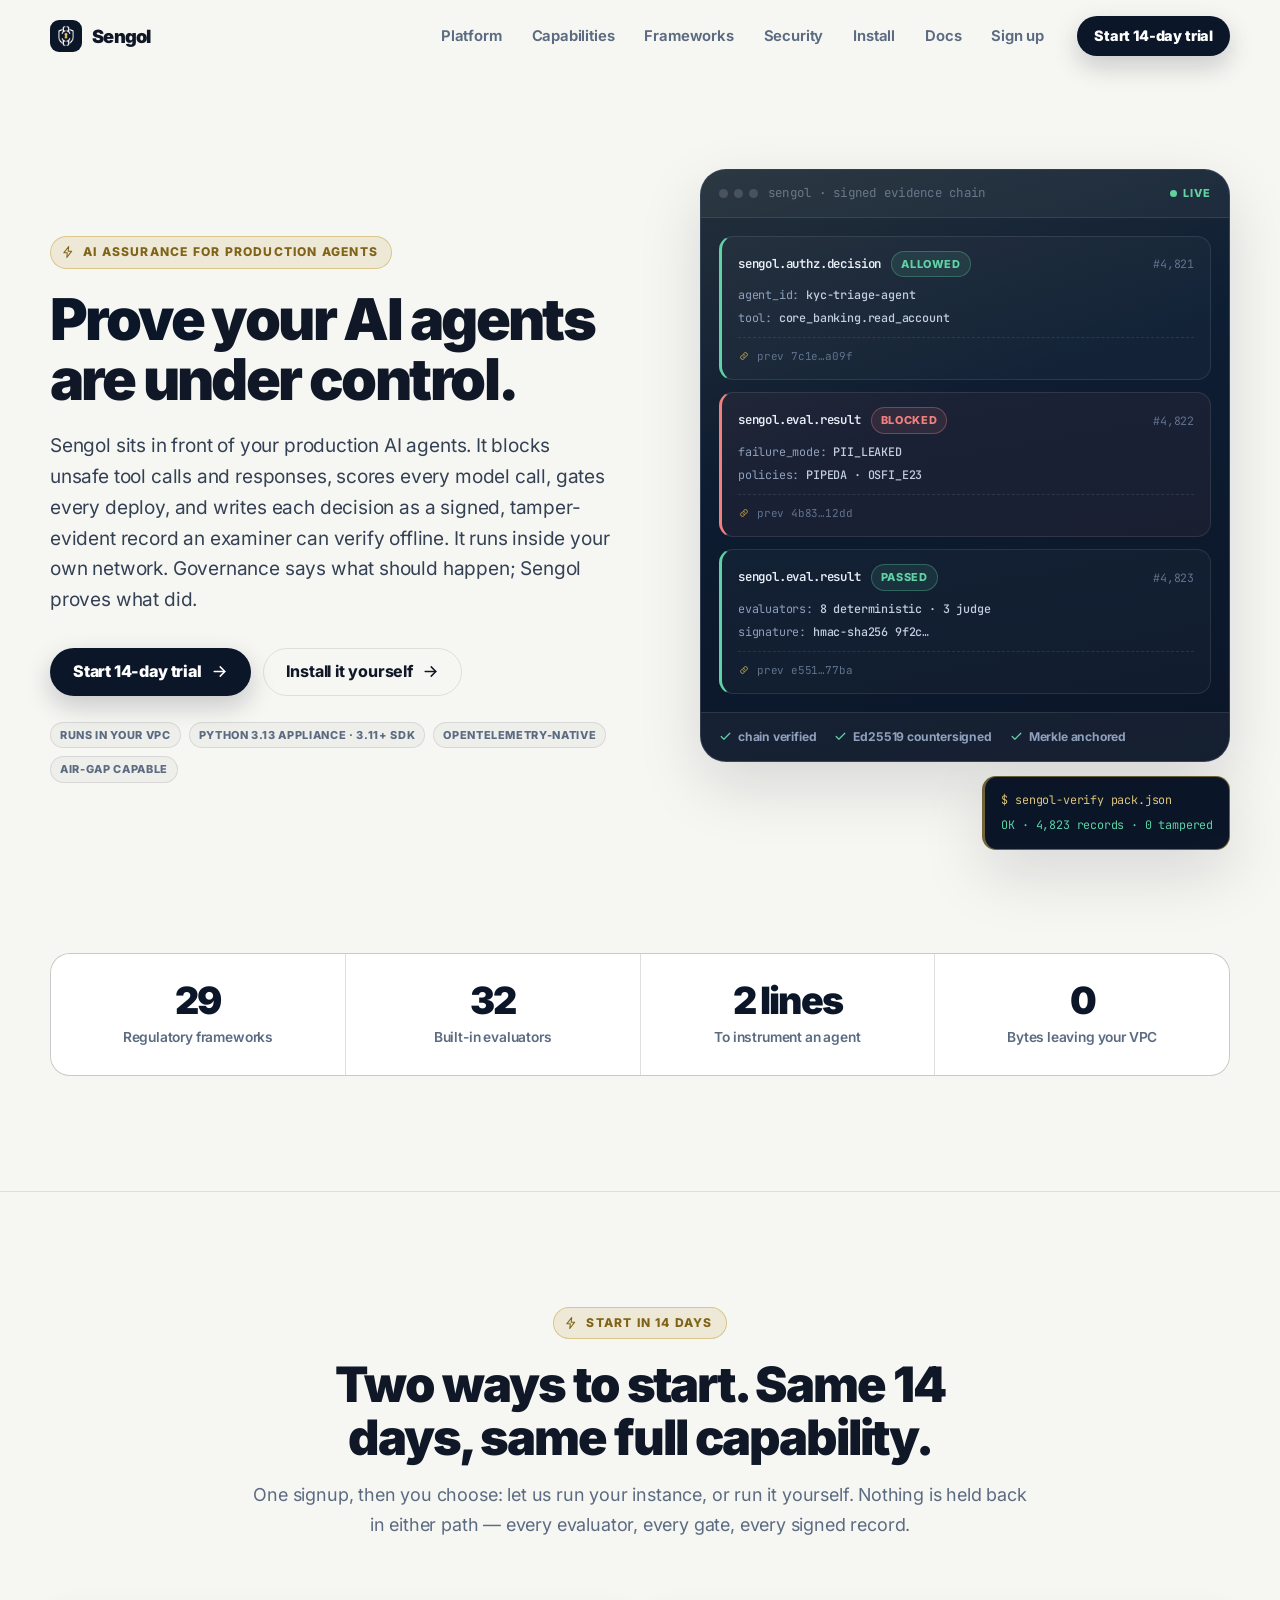
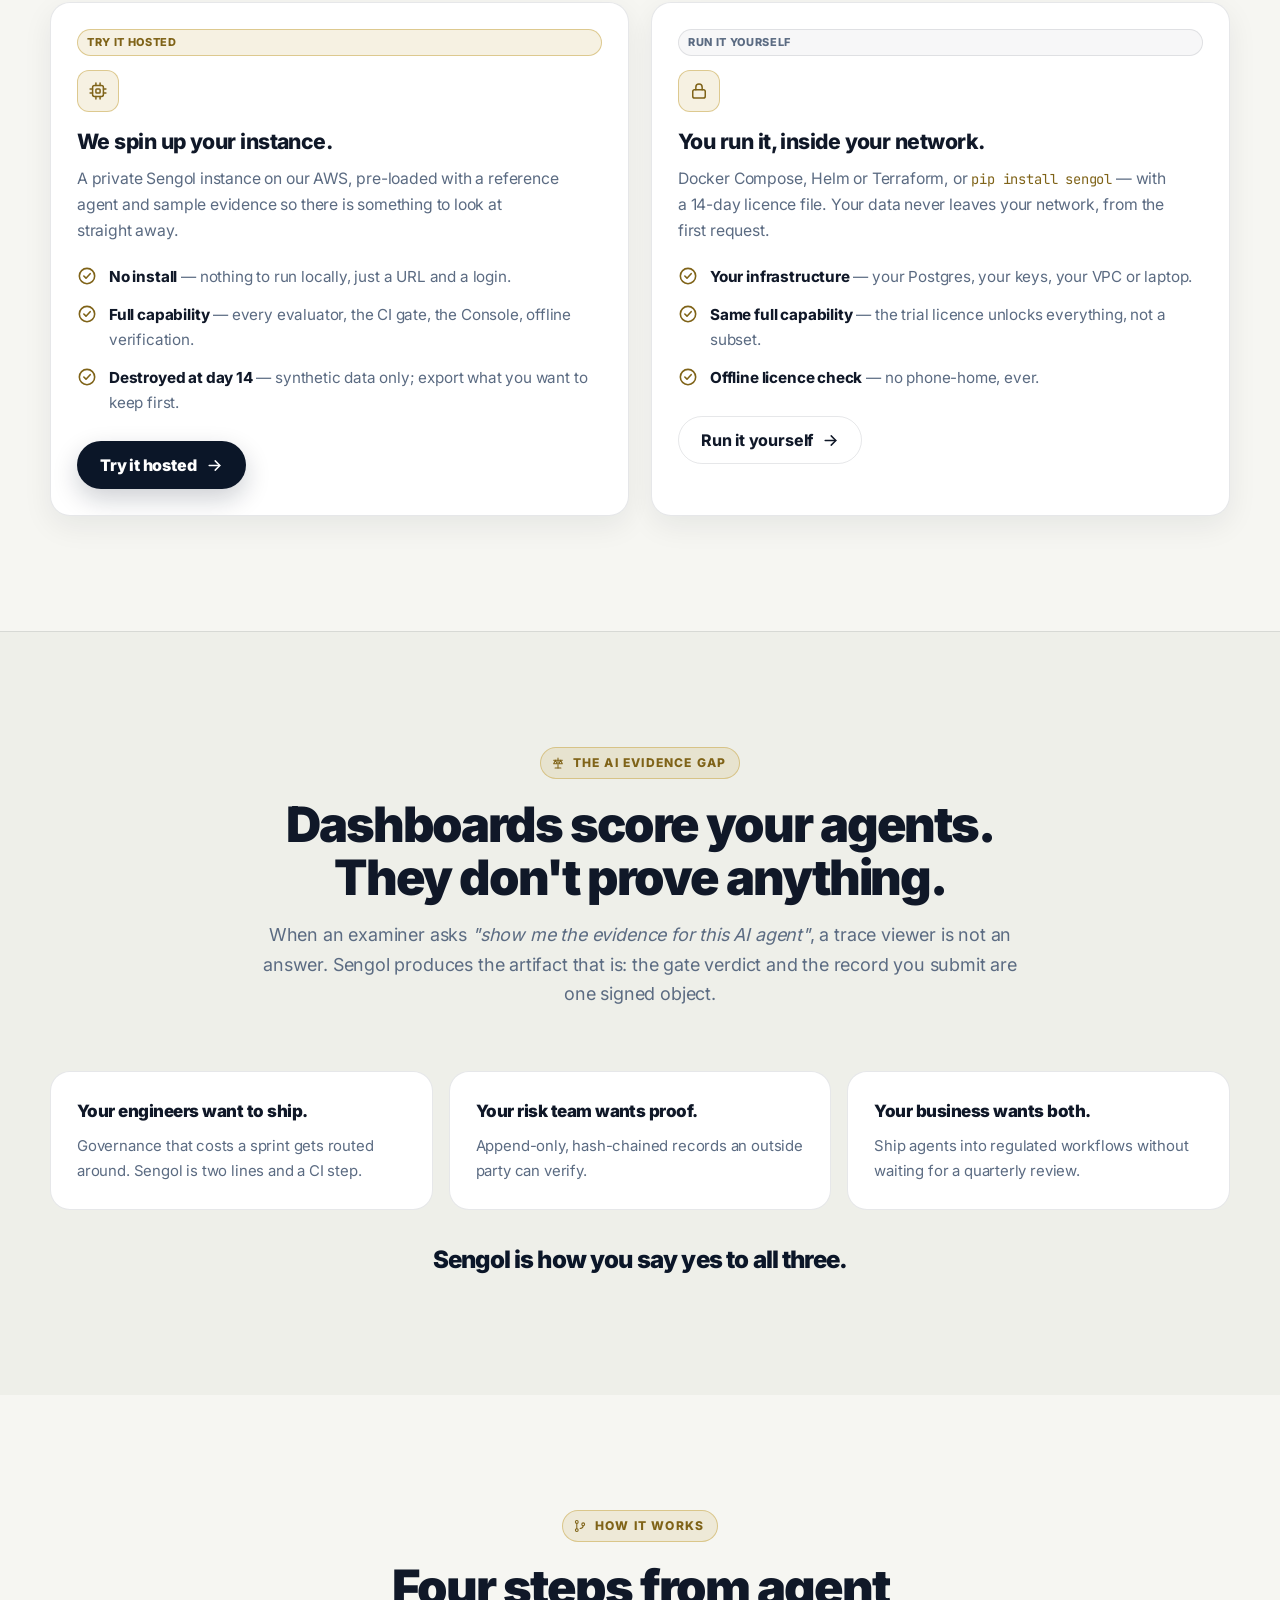
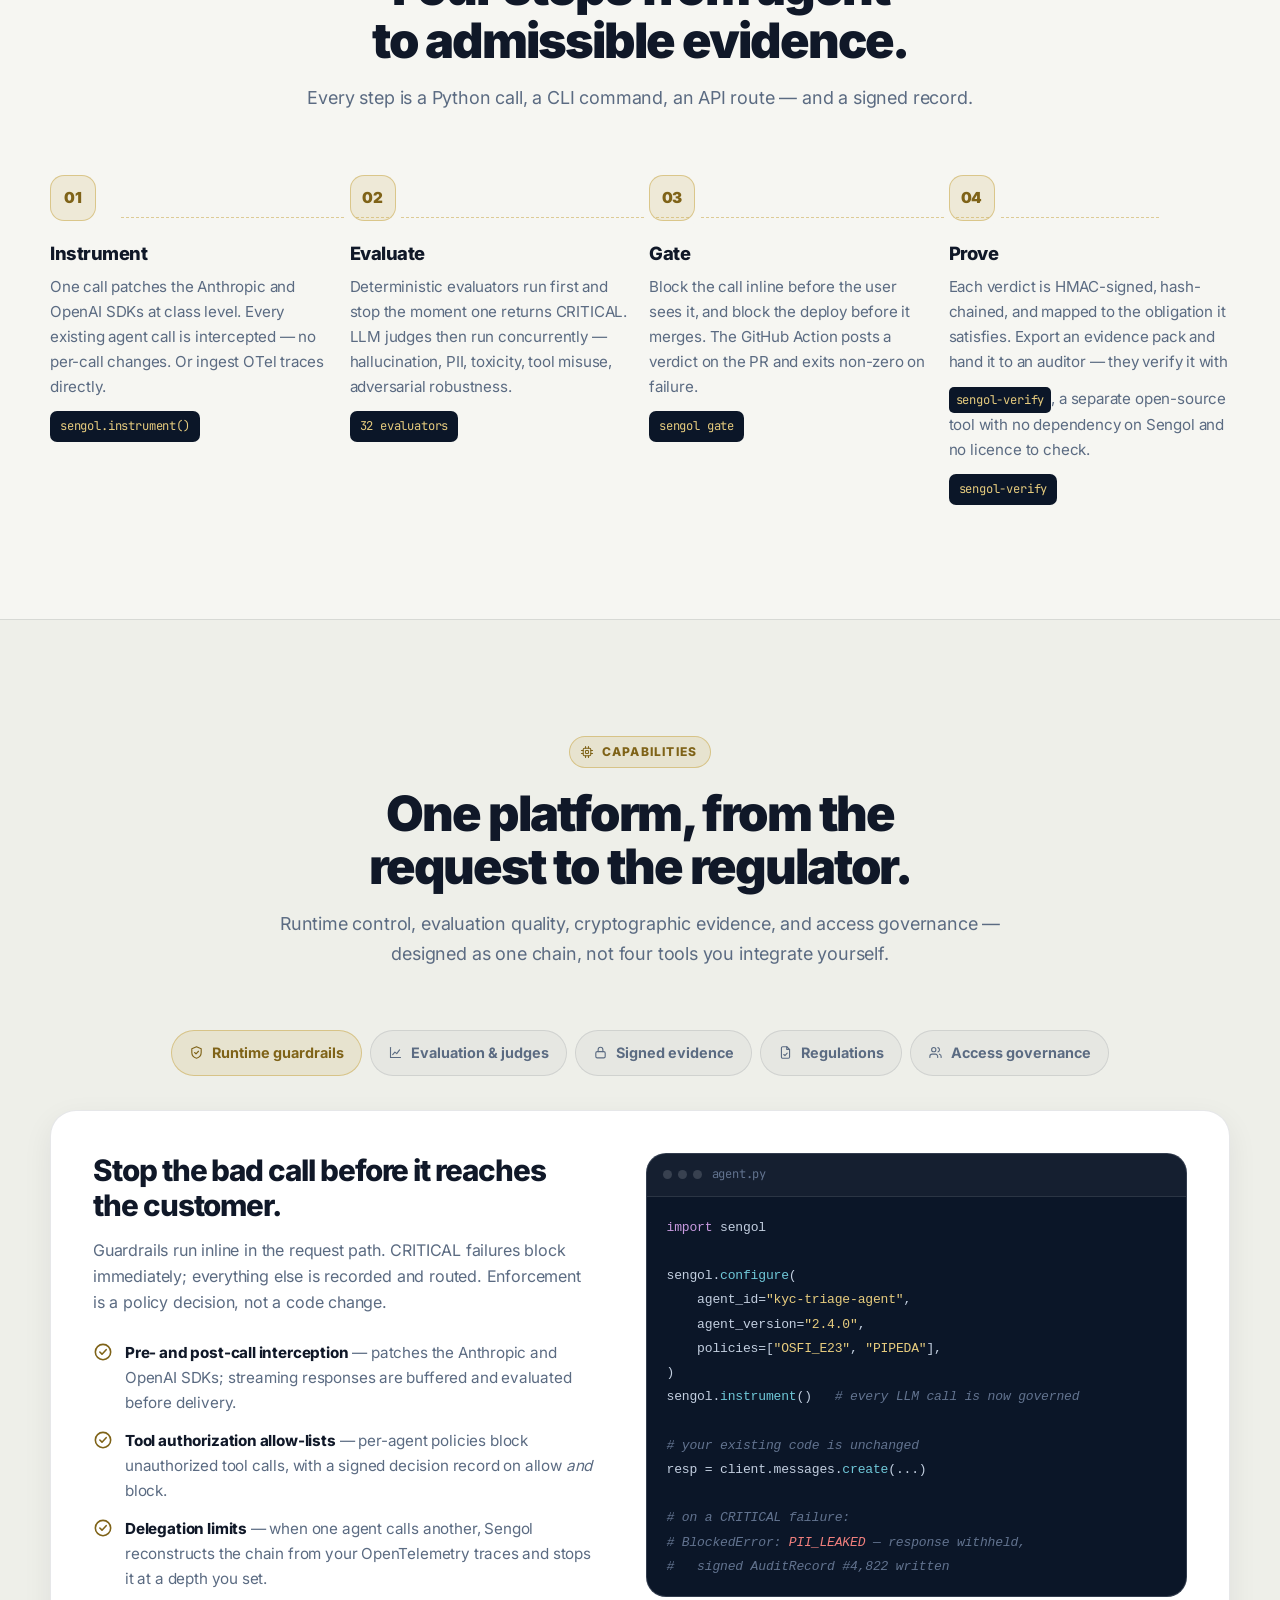
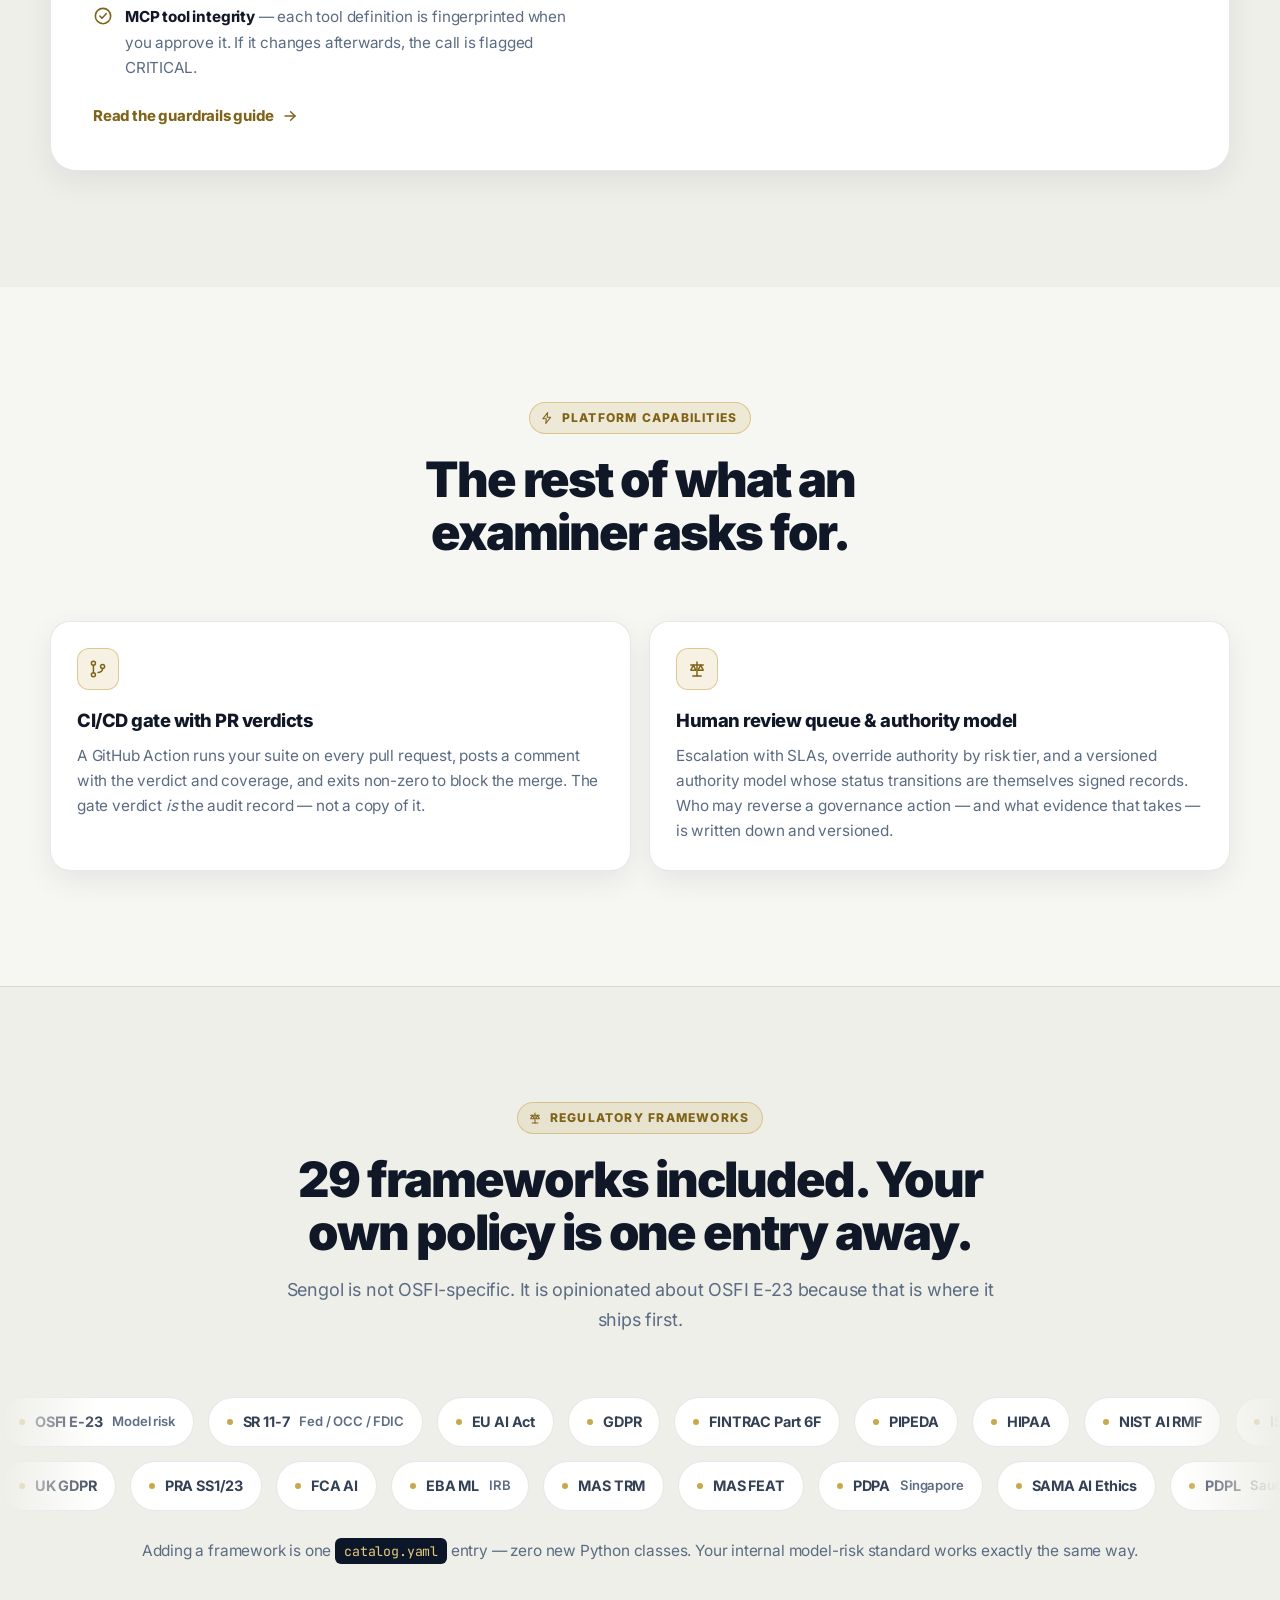
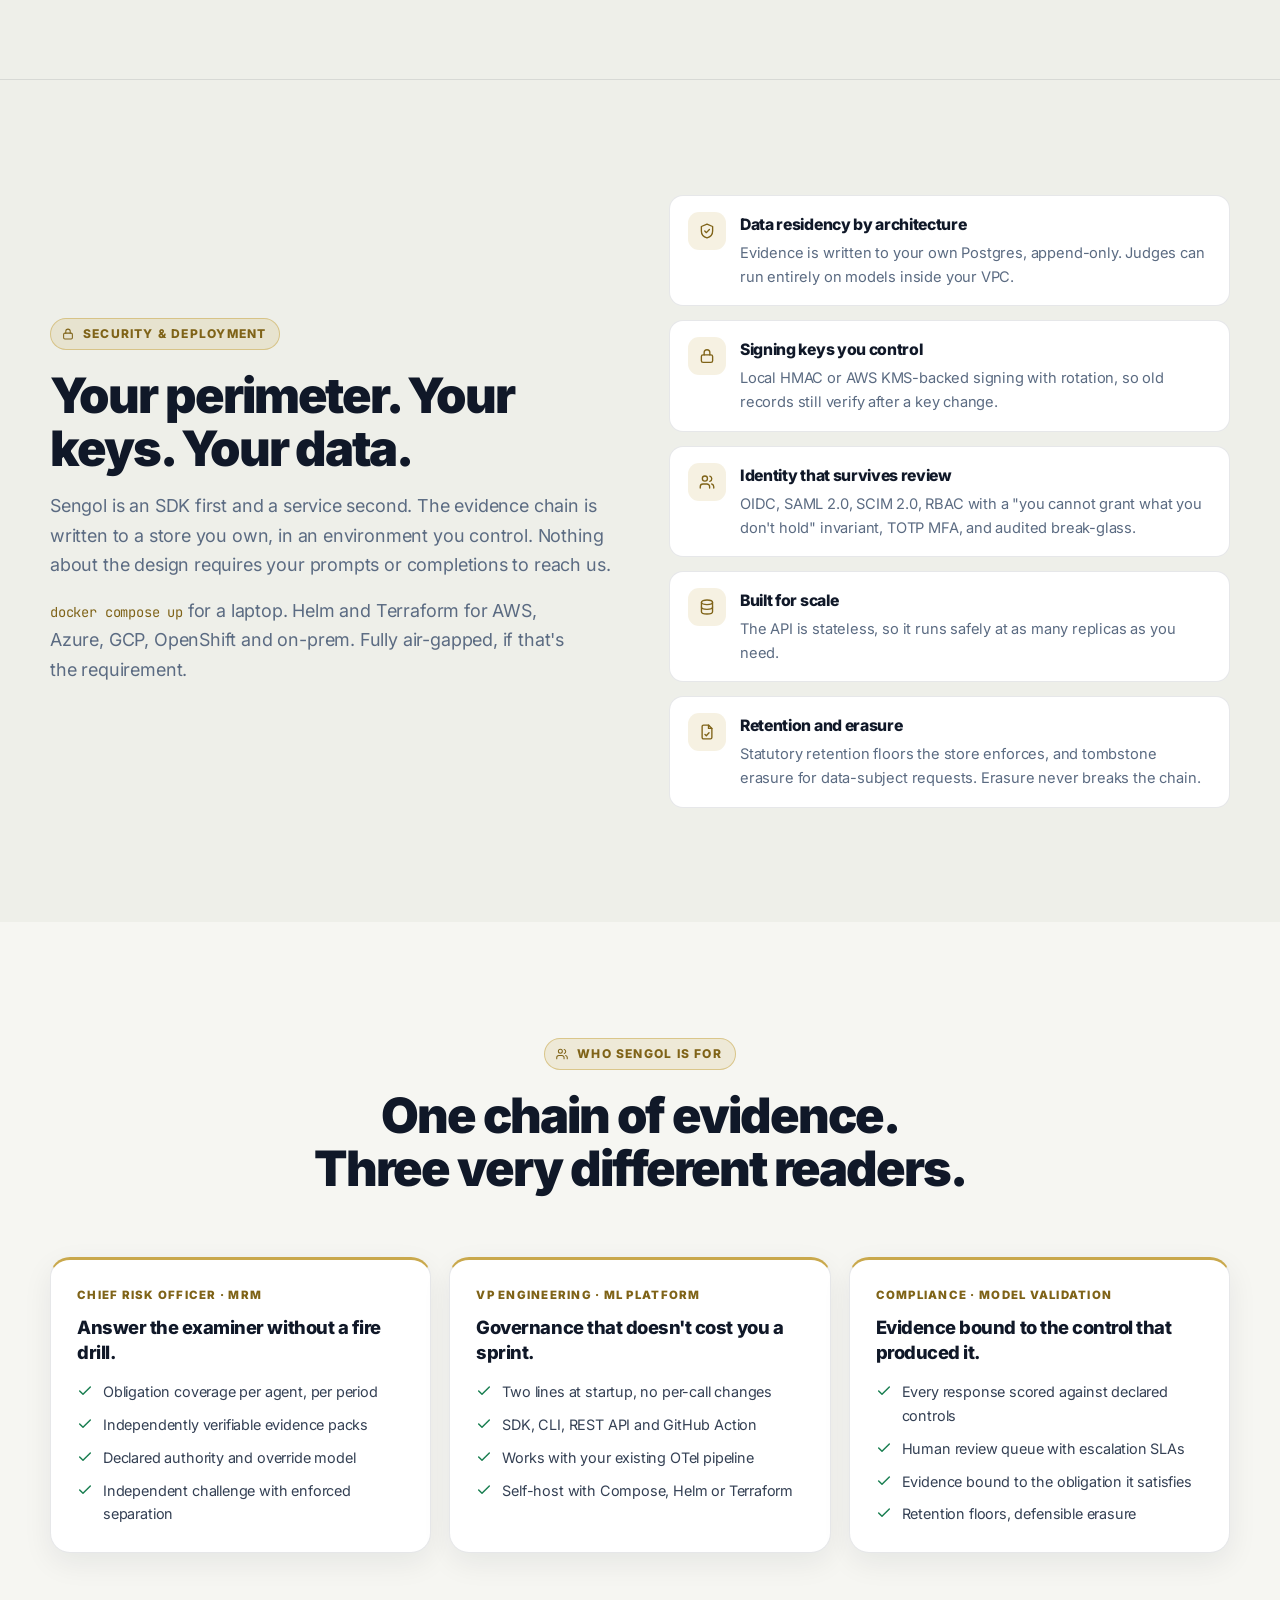
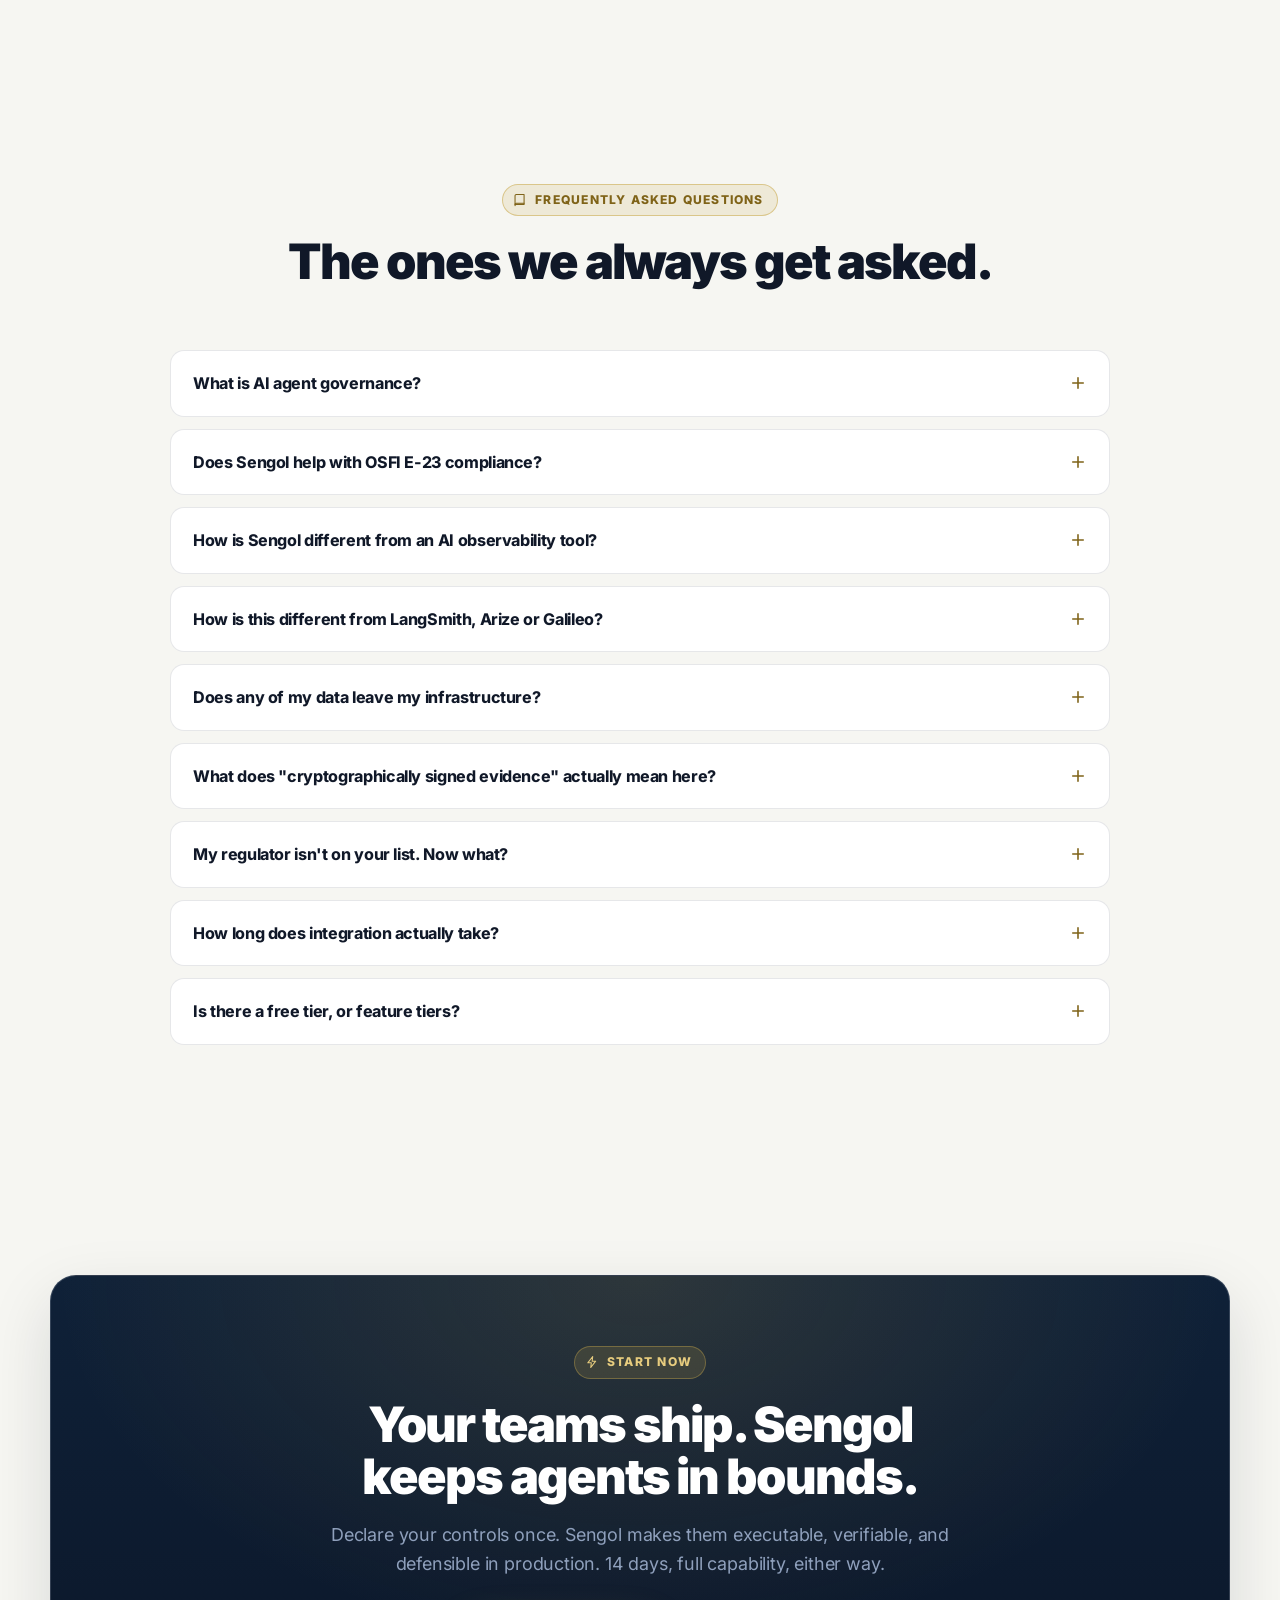
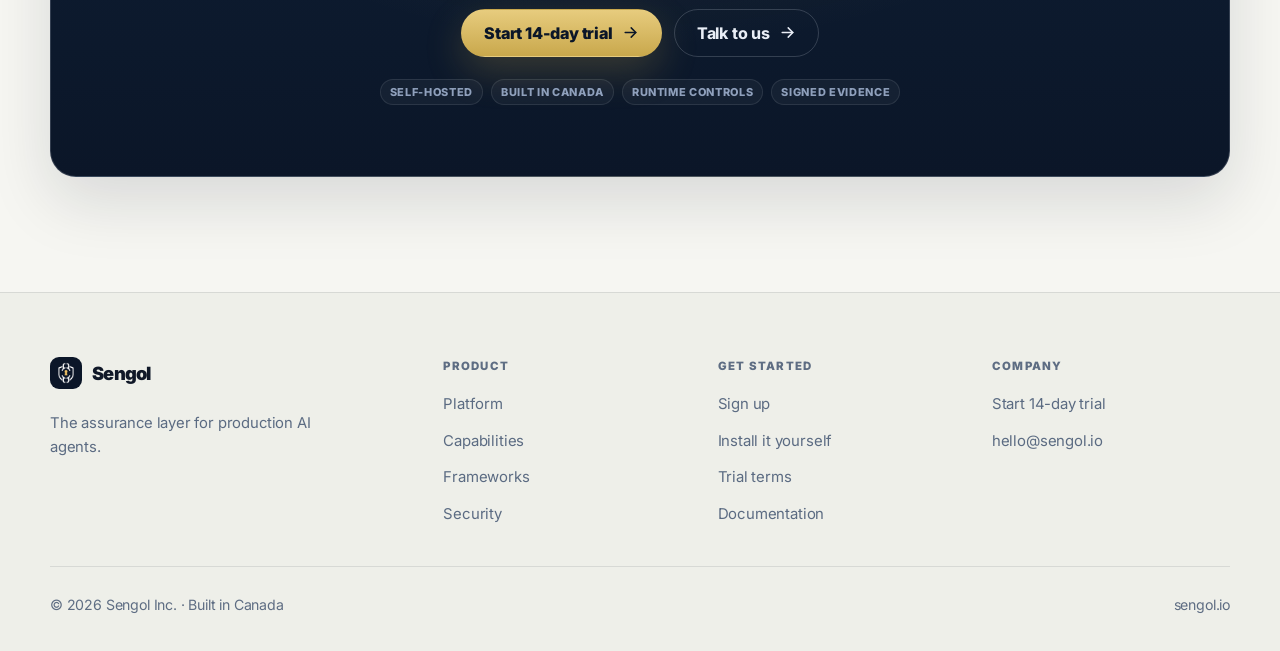
==== commit 8c1439e8: "Rewrite site copy in a plainer register; remove unsourced claims The homepage carried two registers:" ====
--- a/index.html
+++ b/index.html
@@ -14,7 +14,7 @@
   <meta property="og:locale" content="en_US" />
   <meta property="og:url" content="https://sengol.io/" />
   <meta property="og:title" content="AI Agent Assurance & Governance Platform | Sengol" />
-  <meta property="og:description" content="The assurance layer for production AI agents. Governance says what should happen; Sengol proves what did — every decision a cryptographically signed record your regulator can verify offline, inside your own perimeter." />
+  <meta property="og:description" content="Sengol sits in front of your production AI agents. It blocks unsafe tool calls and responses, scores every model call, gates every deploy, and writes each decision as a signed record an examiner can verify offline. Governance says what should happen; Sengol proves what did." />
   <meta property="og:image" content="https://sengol.io/og-image.png" />
   <meta property="og:image:width" content="1200" />
   <meta property="og:image:height" content="630" />
@@ -22,7 +22,7 @@
 
   <meta name="twitter:card" content="summary_large_image" />
   <meta name="twitter:title" content="AI Agent Assurance & Governance Platform | Sengol" />
-  <meta name="twitter:description" content="The assurance layer for production AI agents. Governance says what should happen; Sengol proves what did — every decision a cryptographically signed record your regulator can verify offline, inside your own perimeter." />
+  <meta name="twitter:description" content="Sengol sits in front of your production AI agents. It blocks unsafe tool calls and responses, scores every model call, gates every deploy, and writes each decision as a signed record an examiner can verify offline. Governance says what should happen; Sengol proves what did." />
   <meta name="twitter:image" content="https://sengol.io/og-image.png" />
 
   <link rel="icon" href="/favicon.ico" sizes="16x16 32x32 48x48" />
@@ -49,7 +49,7 @@
         "width": 180,
         "height": 180
       },
-      "description": "Sengol builds the AI agent governance and signed-evidence platform for regulated industries.",
+      "description": "Sengol builds the AI agent assurance platform for regulated industries: runtime governance controls, and signed evidence an examiner can verify offline.",
       "email": "hello@sengol.io",
       "foundingLocation": {
         "@type": "Place",
@@ -88,8 +88,7 @@
         "Offline evidence verification with no vendor server",
         "CI/CD deployment gate with pull request verdicts",
         "29 regulatory frameworks including OSFI E-23, EU AI Act, NIST AI RMF and ISO/IEC 42001",
-        "Model drift detection with automated response policies",
-        "Segregation of duties, SSO, SCIM and resource-scoped access",
+          "Segregation of duties, SSO, SCIM and resource-scoped access",
         "Retention floors and right-to-erasure"
       ],
       "isAccessibleForFree": false
@@ -127,7 +126,7 @@
           "name": "How is this different from LangSmith, Arize or Galileo?",
           "acceptedAnswer": {
             "@type": "Answer",
-            "text": "Those are developer observability tools — they help engineers debug agents faster, and they do it well. They produce dashboards and scores. Sengol produces evidence: a signed, hash-chained, offline-verifiable record bound to the specific obligation it satisfies, plus the runtime controls that decide what happens next. The gate verdict and the record you hand an examiner are the same object."
+            "text": "Those are developer observability tools — they help engineers debug agents faster, and they do it well. They produce dashboards and scores. Sengol produces evidence: a signed, hash-chained, offline-verifiable record bound to the specific obligation it satisfies, plus the runtime controls that decide what happens next."
           }
         },
         {
@@ -284,7 +283,7 @@
           </nav>
 
           <div class="nav__cta">
-            <a class="btn btn--primary btn--sm" href="/signup.html">Start free trial</a>
+            <a class="btn btn--primary btn--sm" href="/signup.html">Start 14-day trial</a>
           </div>
 
           <button class="nav__toggle" id="navToggle" aria-expanded="false" aria-controls="drawer" aria-label="Open menu">
@@ -300,7 +299,7 @@
           <a href="/install.html">Install</a>
           <a href="https://docs.sengol.io">Docs</a>
           <a href="/signup.html">Sign up</a>
-          <a class="btn btn--primary" href="/signup.html">Start free trial</a>
+          <a class="btn btn--primary" href="/signup.html">Start 14-day trial</a>
         </div>
       </div>
     </header>
@@ -320,21 +319,21 @@
               </span>
 
               <h1>
-                <span class="verb">Build</span> without fear.<br />
-                <span class="verb">Govern</span> without friction.
+                <span class="verb">Prove</span> your AI agents<br />
+                are under control.
               </h1>
 
               <p class="hero__sub">
-                Sengol is the assurance layer for production AI agents. Governance says what
-                should happen; Sengol proves what did — guardrails inline, every call evaluated,
-                every deploy gated, and each decision written as a cryptographically signed,
-                tamper-evident record your risk team and your regulator can verify, inside your
-                own perimeter.
+                Sengol sits in front of your production AI agents. It blocks unsafe tool calls
+                and responses, scores every model call, gates every deploy, and writes each
+                decision as a signed, tamper-evident record an examiner can verify offline. It
+                runs inside your own network. Governance says what should happen; Sengol proves
+                what did.
               </p>
 
               <div class="hero__actions">
                 <a class="btn btn--primary" href="/signup.html">
-                  Start your 14-day trial
+                  Start 14-day trial
                   <svg aria-hidden="true"><use href="#i-arrow" /></svg>
                 </a>
                 <a class="btn btn--ghost" href="/install.html">
@@ -444,7 +443,7 @@
               <span class="door__badge chip chip--gold">Try it hosted</span>
               <div class="card__icon"><svg aria-hidden="true"><use href="#i-cpu" /></svg></div>
               <h3>We spin up your instance.</h3>
-              <p class="lede">A private Sengol instance on our AWS, ready in about 3 minutes, pre-loaded with a reference agent and sample evidence so there's something to look at on minute one.</p>
+              <p class="lede">A private Sengol instance on our AWS, pre-loaded with a reference agent and sample evidence so there is something to look at straight away.</p>
               <ul class="feature-list">
                 <li><svg aria-hidden="true"><use href="#i-check-circle" /></svg><span><b>No install</b> — nothing to run locally, just a URL and a login.</span></li>
                 <li><svg aria-hidden="true"><use href="#i-check-circle" /></svg><span><b>Full capability</b> — every evaluator, the CI gate, the Console, offline verification.</span></li>
@@ -477,9 +476,8 @@
             <h2>Dashboards score your agents. They don't prove anything.</h2>
             <p class="lede">
               When an examiner asks <em>"show me the evidence for this AI agent"</em>, a trace
-              viewer is not an answer. Sengol produces the artifact that is — the gate verdict
-              and the regulator-submittable record are the same signed object, not three
-              synchronized copies.
+              viewer is not an answer. Sengol produces the artifact that is: the gate verdict
+              and the record you submit are one signed object.
             </p>
           </div>
 
@@ -490,7 +488,7 @@
             </div>
             <div class="tension__item">
               <b>Your risk team wants proof.</b>
-              <span>Not screenshots. Append-only, hash-chained, independently verifiable records.</span>
+              <span>Append-only, hash-chained records an outside party can verify.</span>
             </div>
             <div class="tension__item">
               <b>Your business wants both.</b>
@@ -498,7 +496,7 @@
             </div>
           </div>
 
-          <p class="tension__promise reveal">Sengol is the reason you can say yes to all three.</p>
+          <p class="tension__promise reveal">Sengol is how you say yes to all three.</p>
         </div>
       </section>
 
@@ -521,7 +519,7 @@
             <article class="step">
               <div class="step__num">02</div>
               <h3>Evaluate</h3>
-              <p>Deterministic evaluators run first in under a millisecond and short-circuit on CRITICAL. LLM judges then run concurrently — hallucination, PII, toxicity, tool misuse, adversarial robustness.</p>
+              <p>Deterministic evaluators run first and stop the moment one returns CRITICAL. LLM judges then run concurrently — hallucination, PII, toxicity, tool misuse, adversarial robustness.</p>
               <code>32 evaluators</code>
             </article>
             <article class="step">
@@ -553,7 +551,7 @@
             <button class="tab" role="tab" id="tab-runtime"  aria-controls="panel-runtime"  aria-selected="true"><svg aria-hidden="true"><use href="#i-shield" /></svg> Runtime guardrails</button>
             <button class="tab" role="tab" id="tab-eval"     aria-controls="panel-eval"     aria-selected="false"><svg aria-hidden="true"><use href="#i-chart" /></svg> Evaluation &amp; judges</button>
             <button class="tab" role="tab" id="tab-evidence" aria-controls="panel-evidence" aria-selected="false"><svg aria-hidden="true"><use href="#i-lock" /></svg> Signed evidence</button>
-            <button class="tab" role="tab" id="tab-reg"      aria-controls="panel-reg"      aria-selected="false"><svg aria-hidden="true"><use href="#i-file" /></svg> Regulation compiler</button>
+            <button class="tab" role="tab" id="tab-reg"      aria-controls="panel-reg"      aria-selected="false"><svg aria-hidden="true"><use href="#i-file" /></svg> Regulations</button>
             <button class="tab" role="tab" id="tab-access"   aria-controls="panel-access"   aria-selected="false"><svg aria-hidden="true"><use href="#i-users" /></svg> Access governance</button>
           </div>
 
@@ -566,9 +564,8 @@
                 <ul class="feature-list">
                   <li><svg aria-hidden="true"><use href="#i-check-circle" /></svg><span><b>Pre- and post-call interception</b> — patches the Anthropic and OpenAI SDKs; streaming responses are buffered and evaluated before delivery.</span></li>
                   <li><svg aria-hidden="true"><use href="#i-check-circle" /></svg><span><b>Tool authorization allow-lists</b> — per-agent policies block unauthorized tool calls, with a signed decision record on allow <em>and</em> block.</span></li>
-                  <li><svg aria-hidden="true"><use href="#i-check-circle" /></svg><span><b>Delegation-depth limits</b> — agent-to-agent chains are reconstructed from OTel spans and attenuated at a declared depth.</span></li>
-                  <li><svg aria-hidden="true"><use href="#i-check-circle" /></svg><span><b>MCP tool integrity</b> — tool definitions are hash-pinned at approval, so a post-approval "rug pull" is flagged CRITICAL.</span></li>
-                  <li><svg aria-hidden="true"><use href="#i-check-circle" /></svg><span><b>Gateway-native</b> — drop into LiteLLM or Portkey for allow / block / redact with in-path PII redaction.</span></li>
+                  <li><svg aria-hidden="true"><use href="#i-check-circle" /></svg><span><b>Delegation limits</b> — when one agent calls another, Sengol reconstructs the chain from your OpenTelemetry traces and stops it at a depth you set.</span></li>
+                  <li><svg aria-hidden="true"><use href="#i-check-circle" /></svg><span><b>MCP tool integrity</b> — each tool definition is fingerprinted when you approve it. If it changes afterwards, the call is flagged CRITICAL.</span></li>
                 </ul>
                 <a class="panel__more" href="https://docs.sengol.io/guides/guardrails">Read the guardrails guide<svg aria-hidden="true"><use href="#i-arrow" /></svg></a>
               </div>
@@ -602,9 +599,8 @@
                 <ul class="feature-list">
                   <li><svg aria-hidden="true"><use href="#i-check-circle" /></svg><span><b>32 built-in evaluators</b> — hallucination, faithfulness, PII, toxicity, refusal accuracy, explainability, adversarial robustness, AML typology, tool-call correctness.</span></li>
                   <li><svg aria-hidden="true"><use href="#i-check-circle" /></svg><span><b>Trajectory evaluation</b> — score the whole agent run, not just the final message: tool order, argument schemas, forbidden tools, intent resolution.</span></li>
-                  <li><svg aria-hidden="true"><use href="#i-check-circle" /></svg><span><b>Ensembles and flake tolerance</b> — unanimous, majority or weighted vote; repeat an LLM check N times and require M passes.</span></li>
-                  <li><svg aria-hidden="true"><use href="#i-check-circle" /></svg><span><b>Red teaming</b> — pluggable adversarial backends (Garak, PyRIT) surface probe breaches as CRITICAL findings.</span></li>
-                  <li><svg aria-hidden="true"><use href="#i-check-circle" /></svg><span><b>Own your judge</b> — your reviewers' signed decisions export as labelled training data; you train a candidate on your own ML platform, and Sengol calibrates it against the Judge Qualification Standard (TPR/TNR, Cohen's κ) and promotes it by signed id. Sengol never trains a model.</span></li>
+                  <li><svg aria-hidden="true"><use href="#i-check-circle" /></svg><span><b>Ensembles and repeat runs</b> — unanimous, majority or weighted vote; repeat an LLM check N times and require M passes.</span></li>
+                  <li><svg aria-hidden="true"><use href="#i-check-circle" /></svg><span><b>Own your judge</b> — your reviewers' signed decisions export as labelled training data; you train a candidate on your own ML platform, and Sengol calibrates it against the Judge Qualification Standard — the TPR, TNR and Cohen's κ thresholds you set — and promotes it by signed id. Sengol never trains a model.</span></li>
                 </ul>
                 <a class="panel__more" href="https://docs.sengol.io/reference/evaluator-library">Browse the evaluator library<svg aria-hidden="true"><use href="#i-arrow" /></svg></a>
               </div>
@@ -630,13 +626,13 @@
           <div class="panel" id="panel-evidence" role="tabpanel" aria-labelledby="tab-evidence" tabindex="0" hidden>
             <div class="panel__grid">
               <div>
-                <h3>Evidence, not logs. Verifiable by someone who doesn't trust you.</h3>
+                <h3>Records anyone can verify — including people who don't trust you.</h3>
                 <p>Every verdict is a signed, append-only record in a per-agent hash chain. Change one byte anywhere in the history and verification fails — loudly, and provably.</p>
                 <ul class="feature-list">
                   <li><svg aria-hidden="true"><use href="#i-check-circle" /></svg><span><b>HMAC-SHA256 hash chain</b> — append-only, tamper-evident, with a canonical signed payload per record type.</span></li>
                   <li><svg aria-hidden="true"><use href="#i-check-circle" /></svg><span><b>Ed25519 countersignatures</b> — a second, asymmetric signature so a third party verifies without ever holding your secret.</span></li>
-                  <li><svg aria-hidden="true"><use href="#i-check-circle" /></svg><span><b>Merkle anchoring</b> — periodic roots anchored to an RFC 3161 timestamp authority and Rekor, proving a record existed at a point in time.</span></li>
-                  <li><svg aria-hidden="true"><use href="#i-check-circle" /></svg><span><b>Offline verification</b> — export a portable bundle and verify it with <code style="font-family:var(--mono);font-size:0.82rem;background:var(--panel);padding:1px 6px;border-radius:5px;color:var(--gold-bright)">sengol-verify</code>, a separate open-source tool that never talks to Sengol and never checks a licence.</span></li>
+                  <li><svg aria-hidden="true"><use href="#i-check-circle" /></svg><span><b>Timestamp anchoring</b> — periodically a fingerprint of the chain is lodged with an independent timestamp authority (RFC 3161) and a public transparency log (Rekor), proving the records existed at that time.</span></li>
+                  <li><svg aria-hidden="true"><use href="#i-check-circle" /></svg><span><b>Offline verification</b> — export a portable bundle and verify it with <code style="font-family:var(--mono);font-size:0.82rem;background:var(--panel);padding:1px 6px;border-radius:5px;color:var(--gold-bright)">sengol-verify</code>.</span></li>
                   <li><svg aria-hidden="true"><use href="#i-check-circle" /></svg><span><b>Append-only Postgres store</b> — tamper-evident by the hash chain and the signatures, not by trusting the storage vendor.</span></li>
                 </ul>
                 <a class="panel__more" href="https://docs.sengol.io/concepts/audit-records">How audit records are signed<svg aria-hidden="true"><use href="#i-arrow" /></svg></a>
@@ -662,14 +658,14 @@
           <div class="panel" id="panel-reg" role="tabpanel" aria-labelledby="tab-reg" tabindex="0" hidden>
             <div class="panel__grid">
               <div>
-                <h3>Regulations as executable objects, not PDFs.</h3>
-                <p>A framework is a catalog entry, not a Python class. Sengol compiles it into obligations, routes each obligation to the evaluators that satisfy it, and keeps the evidence bound to the exact control that ran.</p>
+                <h3>Each regulation becomes a list of obligations.</h3>
+                <p>Sengol compiles a framework into obligations, routes each obligation to the evaluators that satisfy it, and keeps the evidence bound to the exact control that ran.</p>
                 <ul class="feature-list">
                   <li><svg aria-hidden="true"><use href="#i-check-circle" /></svg><span><b>29 frameworks out of the box</b> — OSFI E-23, SR 11-7, EU AI Act, GDPR, HIPAA, FINTRAC, MAS, SAMA, APRA, ISO 42001, NIST AI RMF and more.</span></li>
                   <li><svg aria-hidden="true"><use href="#i-check-circle" /></svg><span><b>Bring your own policy</b> — an internal standard is one YAML entry. No new code, same signed evidence, same reports.</span></li>
-                  <li><svg aria-hidden="true"><use href="#i-check-circle" /></svg><span><b>Cross-framework crosswalk</b> — one control node maps to many regimes, so a single run answers OSFI and the AI Act at once. OWASP ASI coverage included.</span></li>
+                  <li><svg aria-hidden="true"><use href="#i-check-circle" /></svg><span><b>Cross-framework crosswalk</b> — one control node maps to many regimes, so a single run answers OSFI and the AI Act at once.</span></li>
                   <li><svg aria-hidden="true"><use href="#i-check-circle" /></svg><span><b>Obligation coverage, live</b> — see which obligations are covered, by which evaluator, by which record — and which are not.</span></li>
-                  <li><svg aria-hidden="true"><use href="#i-check-circle" /></svg><span><b>Regulator-shaped reports</b> — JSON evidence pack and CRO-readable PDF, driven by your ControlBook.</span></li>
+                  <li><svg aria-hidden="true"><use href="#i-check-circle" /></svg><span><b>Reports for the regulator</b> — a JSON evidence pack and a PDF written for the risk committee, both driven by your ControlBook: the file where you declare which controls apply to which agent, and what passing means.</span></li>
                 </ul>
                 <a class="panel__more" href="https://docs.sengol.io/concepts/controlbook">Read the ControlBook guide<svg aria-hidden="true"><use href="#i-arrow" /></svg></a>
               </div>
@@ -697,13 +693,13 @@
           <div class="panel" id="panel-access" role="tabpanel" aria-labelledby="tab-access" tabindex="0" hidden>
             <div class="panel__grid">
               <div>
-                <h3>Identity, segregation of duties, retention and erasure.</h3>
-                <p>Governance software that can't govern its own operators isn't evidence. Sengol enforces who may approve what, records it, and signs it.</p>
+                <h3>Who can do what, provable after the fact.</h3>
+                <p>Sengol enforces who may approve what, records it, and signs it.</p>
                 <ul class="feature-list">
                   <li><svg aria-hidden="true"><use href="#i-check-circle" /></svg><span><b>SSO and provisioning</b> — OIDC and SAML 2.0 sign-in, SCIM 2.0 user lifecycle, IdP group-to-role mapping re-derived on every login.</span></li>
-                  <li><svg aria-hidden="true"><use href="#i-check-circle" /></svg><span><b>Segregation of duties</b> — object-scoped maker–checker: the person who builds a judge cannot be the person who promotes it. Overrides require a reason and a signed record.</span></li>
-                  <li><svg aria-hidden="true"><use href="#i-check-circle" /></svg><span><b>Resource-scoped access</b> — bounded roles over label hierarchies, resolved server-side per request and pushed into the query, so a scoped auditor sees only their line of business.</span></li>
-                  <li><svg aria-hidden="true"><use href="#i-check-circle" /></svg><span><b>Independent challenge</b> — an E-23 style validator review, attested by a challenger provably disjoint from the development actors.</span></li>
+                  <li><svg aria-hidden="true"><use href="#i-check-circle" /></svg><span><b>Segregation of duties</b> — maker–checker on every promotion: the person who builds a judge cannot be the one who promotes it. Overrides require a reason and a signed record.</span></li>
+                  <li><svg aria-hidden="true"><use href="#i-check-circle" /></svg><span><b>Scoped access</b> — an auditor for one line of business sees only that line of business, enforced in the query rather than hidden in the screen.</span></li>
+                  <li><svg aria-hidden="true"><use href="#i-check-circle" /></svg><span><b>Independent challenge</b> — an E-23 style validator review, carried out by someone who had no hand in building the agent, and the record proves it.</span></li>
                   <li><svg aria-hidden="true"><use href="#i-check-circle" /></svg><span><b>Retention and erasure</b> — statutory retention floors the store enforces, and GDPR/PIPEDA tombstone erasure that purges the data without breaking the chain.</span></li>
                 </ul>
                 <a class="panel__more" href="https://docs.sengol.io/guides/access-governance">Read the access governance guide<svg aria-hidden="true"><use href="#i-arrow" /></svg></a>
@@ -734,51 +730,22 @@
         <div class="container">
           <div class="section-head reveal">
             <span class="eyebrow"><svg aria-hidden="true"><use href="#i-bolt" /></svg> Platform capabilities</span>
-            <h2>The parts nobody remembers until the audit.</h2>
+            <h2>The rest of what an examiner asks for.</h2>
           </div>
 
           <div class="bento reveal">
             <article class="card card--wide">
               <div class="card__icon"><svg aria-hidden="true"><use href="#i-branch" /></svg></div>
               <div class="card__head"><h3>CI/CD gate with PR verdicts</h3></div>
-              <p>A GitHub Action runs your suite on every pull request, posts a sticky comment with the verdict and coverage, and exits non-zero to block the merge. The gate verdict <em>is</em> the audit record — not a copy of it.</p>
-            </article>
-
-            <article class="card card--wide">
-              <div class="card__icon"><svg aria-hidden="true"><use href="#i-refresh" /></svg></div>
-              <div class="card__head"><h3>Drift detection with a closed loop</h3></div>
-              <p>CUSUM detection on the live pass-rate stream. A breach doesn't just alert — it can trigger re-evaluation, suspend the agent, block new deploys, or route to human approval, and every response is signed.</p>
-            </article>
-
-            <article class="card">
-              <div class="card__icon"><svg aria-hidden="true"><use href="#i-eye" /></svg></div>
-              <div class="card__head"><h3>Shadow agent discovery</h3></div>
-              <p>Find agents running in your estate that nobody registered — then register, dismiss, or quarantine them with a signed disposition.</p>
-            </article>
-
-            <article class="card">
-              <div class="card__icon"><svg aria-hidden="true"><use href="#i-chart" /></svg></div>
-              <div class="card__head"><h3>Spend &amp; quota governance</h3></div>
-              <p>Per-agent, per-model cost and token budgets with signed usage evidence. Multi-currency limits with pinned or live FX.</p>
-            </article>
-
-            <article class="card">
-              <div class="card__icon"><svg aria-hidden="true"><use href="#i-file" /></svg></div>
-              <div class="card__head"><h3>Recertification triggers</h3></div>
-              <p>When a regulation changes, affected agents are queued for recertification automatically — from a signed regulation-update event.</p>
+              <p>A GitHub Action runs your suite on every pull request, posts a comment with the verdict and coverage, and exits non-zero to block the merge. The gate verdict <em>is</em> the audit record — not a copy of it.</p>
             </article>
 
             <article class="card card--wide">
               <div class="card__icon"><svg aria-hidden="true"><use href="#i-scale" /></svg></div>
               <div class="card__head"><h3>Human review queue &amp; authority model</h3></div>
-              <p>Escalation with SLAs, override authority by risk tier, and a versioned authority model whose status transitions are themselves signed records. Who may reverse a governance action — and what evidence that takes — is a declared artifact, not tribal knowledge.</p>
+              <p>Escalation with SLAs, override authority by risk tier, and a versioned authority model whose status transitions are themselves signed records. Who may reverse a governance action — and what evidence that takes — is written down and versioned.</p>
             </article>
 
-            <article class="card card--wide">
-              <div class="card__icon"><svg aria-hidden="true"><use href="#i-code" /></svg></div>
-              <div class="card__head"><h3>Policy portability</h3></div>
-              <p>Export authorization policies to AWS Cedar, import Microsoft Agent Control Specification manifests as declared capabilities. Your policy is not trapped in our format.</p>
-            </article>
           </div>
         </div>
       </section>
@@ -788,7 +755,7 @@
         <div class="container">
           <div class="section-head reveal">
             <span class="eyebrow"><svg aria-hidden="true"><use href="#i-scale" /></svg> Regulatory frameworks</span>
-            <h2>29 frameworks compiled. Yours is one YAML entry away.</h2>
+            <h2>29 frameworks included. Your own policy is one entry away.</h2>
             <p class="lede">Sengol is not OSFI-specific. It is opinionated about OSFI E-23 because that is where it ships first.</p>
           </div>
         </div>
@@ -911,11 +878,11 @@
               </li>
               <li>
                 <span class="ic"><svg aria-hidden="true"><use href="#i-db" /></svg></span>
-                <div><b>Built for scale and HA</b><p>Multi-replica coordination, connection pooling, keyset pagination, and durable outbox delivery — no Redis required.</p></div>
+                <div><b>Built for scale</b><p>The API is stateless, so it runs safely at as many replicas as you need.</p></div>
               </li>
               <li>
                 <span class="ic"><svg aria-hidden="true"><use href="#i-file" /></svg></span>
-                <div><b>Retention done correctly</b><p>Statutory retention floors the store enforces, and tombstone erasure for data-subject requests. Erasure never breaks the chain.</p></div>
+                <div><b>Retention and erasure</b><p>Statutory retention floors the store enforces, and tombstone erasure for data-subject requests. Erasure never breaks the chain.</p></div>
               </li>
             </ul>
           </div>
@@ -959,7 +926,7 @@
               <ul>
                 <li><svg aria-hidden="true"><use href="#i-check" /></svg><span>Every response scored against declared controls</span></li>
                 <li><svg aria-hidden="true"><use href="#i-check" /></svg><span>Human review queue with escalation SLAs</span></li>
-                <li><svg aria-hidden="true"><use href="#i-check" /></svg><span>Automatic recertification on regulation change</span></li>
+                <li><svg aria-hidden="true"><use href="#i-check" /></svg><span>Evidence bound to the obligation it satisfies</span></li>
                 <li><svg aria-hidden="true"><use href="#i-check" /></svg><span>Retention floors, defensible erasure</span></li>
               </ul>
             </article>
@@ -991,7 +958,7 @@
             </details>
             <details>
               <summary>How is this different from LangSmith, Arize or Galileo?<svg class="plus" aria-hidden="true"><use href="#i-plus" /></svg></summary>
-              <p>Those are developer observability tools — they help engineers debug agents faster, and they do it well. They produce dashboards and scores. Sengol produces evidence: a signed, hash-chained, offline-verifiable record bound to the specific obligation it satisfies, plus the runtime controls that decide what happens next. The gate verdict and the record you hand an examiner are the same object.</p>
+              <p>Those are developer observability tools — they help engineers debug agents faster, and they do it well. They produce dashboards and scores. Sengol produces evidence: a signed, hash-chained, offline-verifiable record bound to the specific obligation it satisfies, plus the runtime controls that decide what happens next.</p>
             </details>
             <details>
               <summary>Does any of my data leave my infrastructure?<svg class="plus" aria-hidden="true"><use href="#i-plus" /></svg></summary>
@@ -1030,11 +997,11 @@
 
             <div class="hero__actions" style="justify-content:center;margin-top:30px">
               <a class="btn btn--primary" href="/signup.html">
-                Start your 14-day trial
+                Start 14-day trial
                 <svg aria-hidden="true"><use href="#i-arrow" /></svg>
               </a>
               <a class="btn btn--ghost" href="mailto:hello@sengol.io">
-                Talk to us first
+                Talk to us
                 <svg aria-hidden="true"><use href="#i-arrow" /></svg>
               </a>
             </div>
@@ -1087,7 +1054,7 @@
           <div>
             <h4>Company</h4>
             <ul>
-              <li><a href="/signup.html">Start a trial</a></li>
+              <li><a href="/signup.html">Start 14-day trial</a></li>
               <li><a href="mailto:hello@sengol.io">hello@sengol.io</a></li>
             </ul>
           </div>
